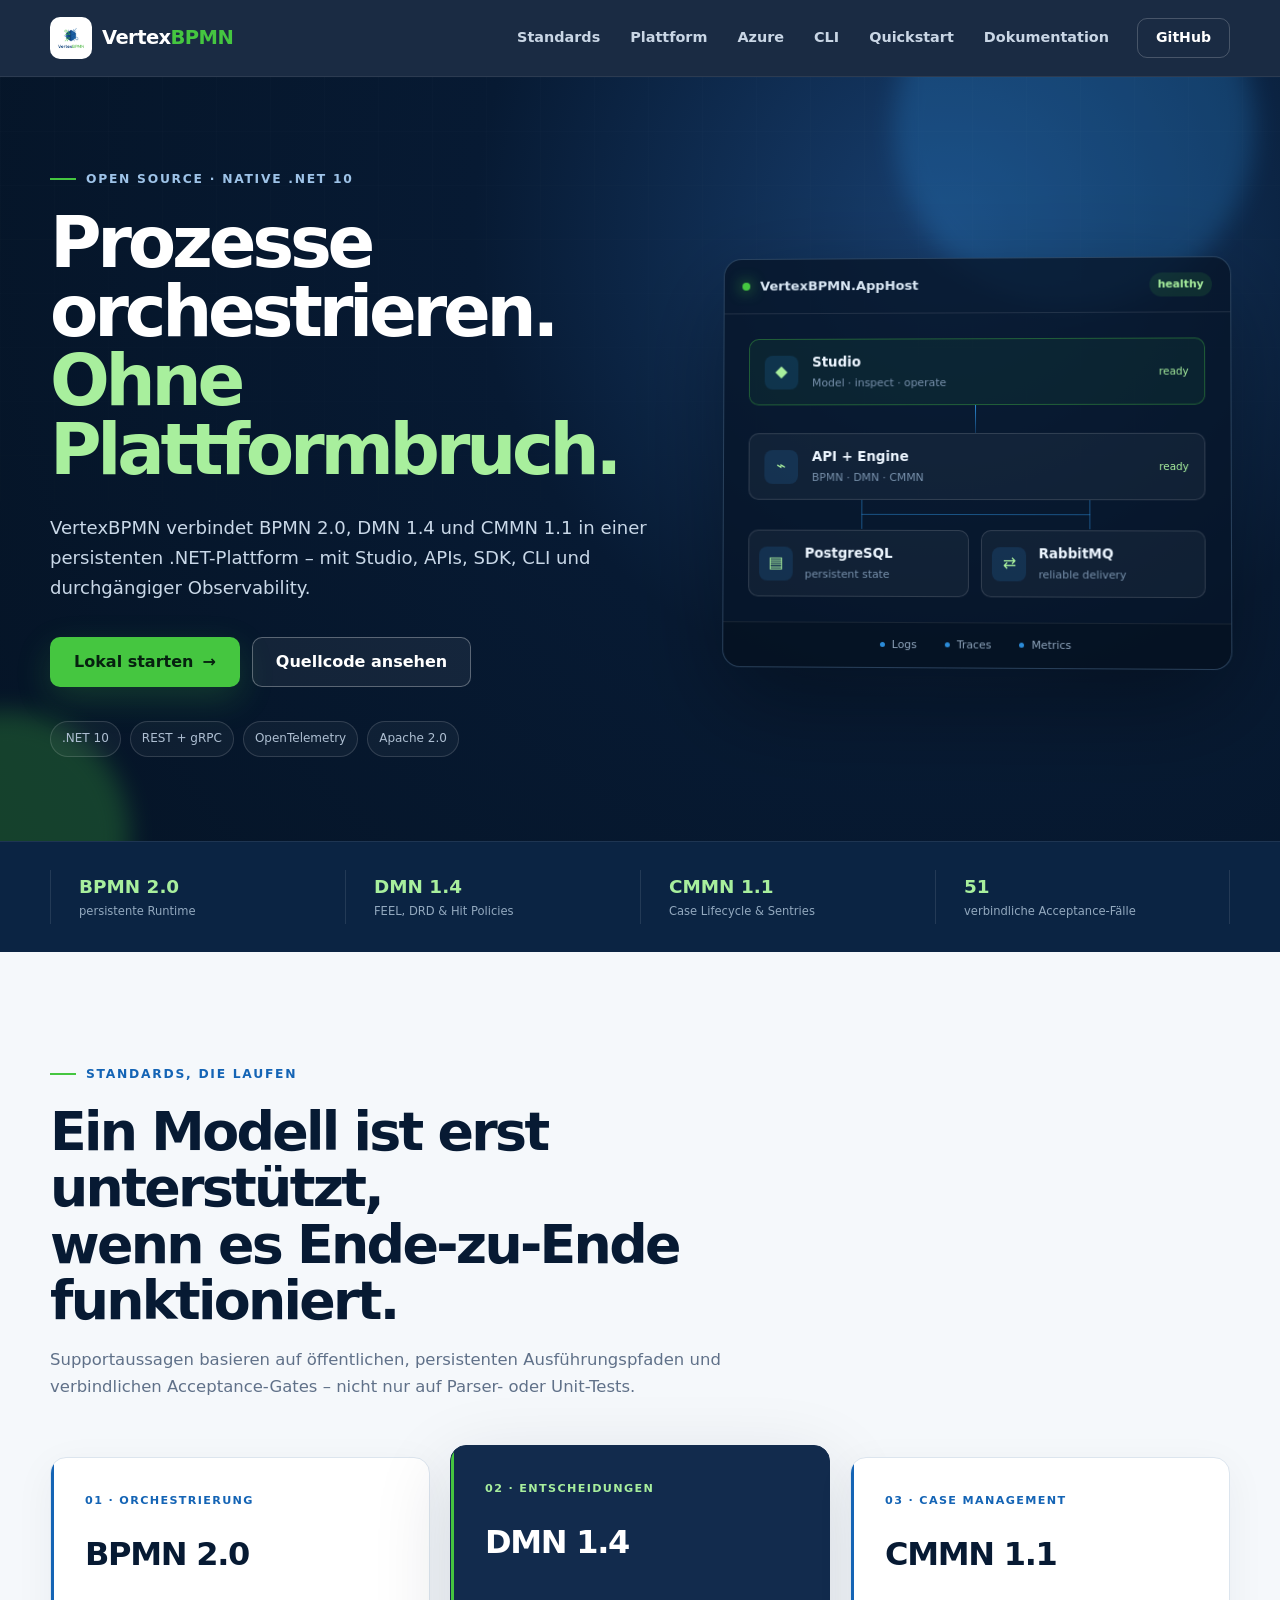
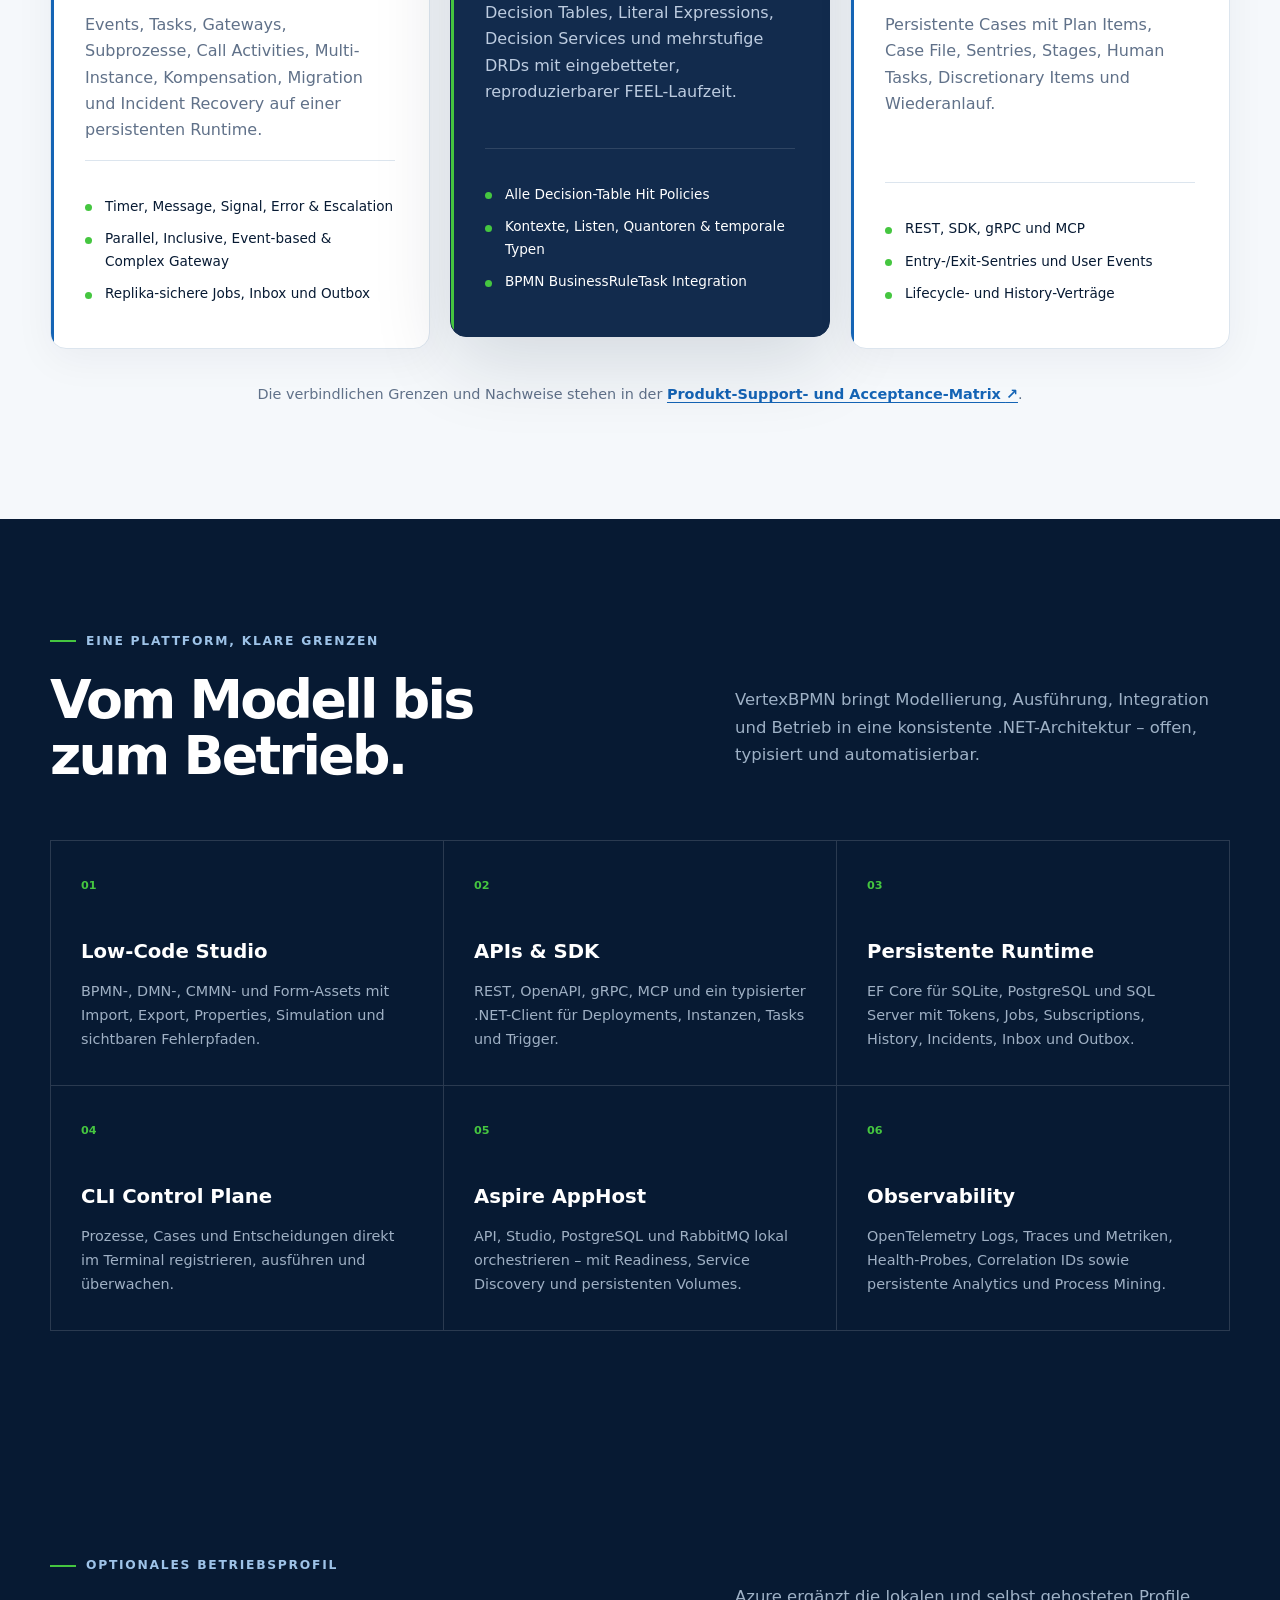
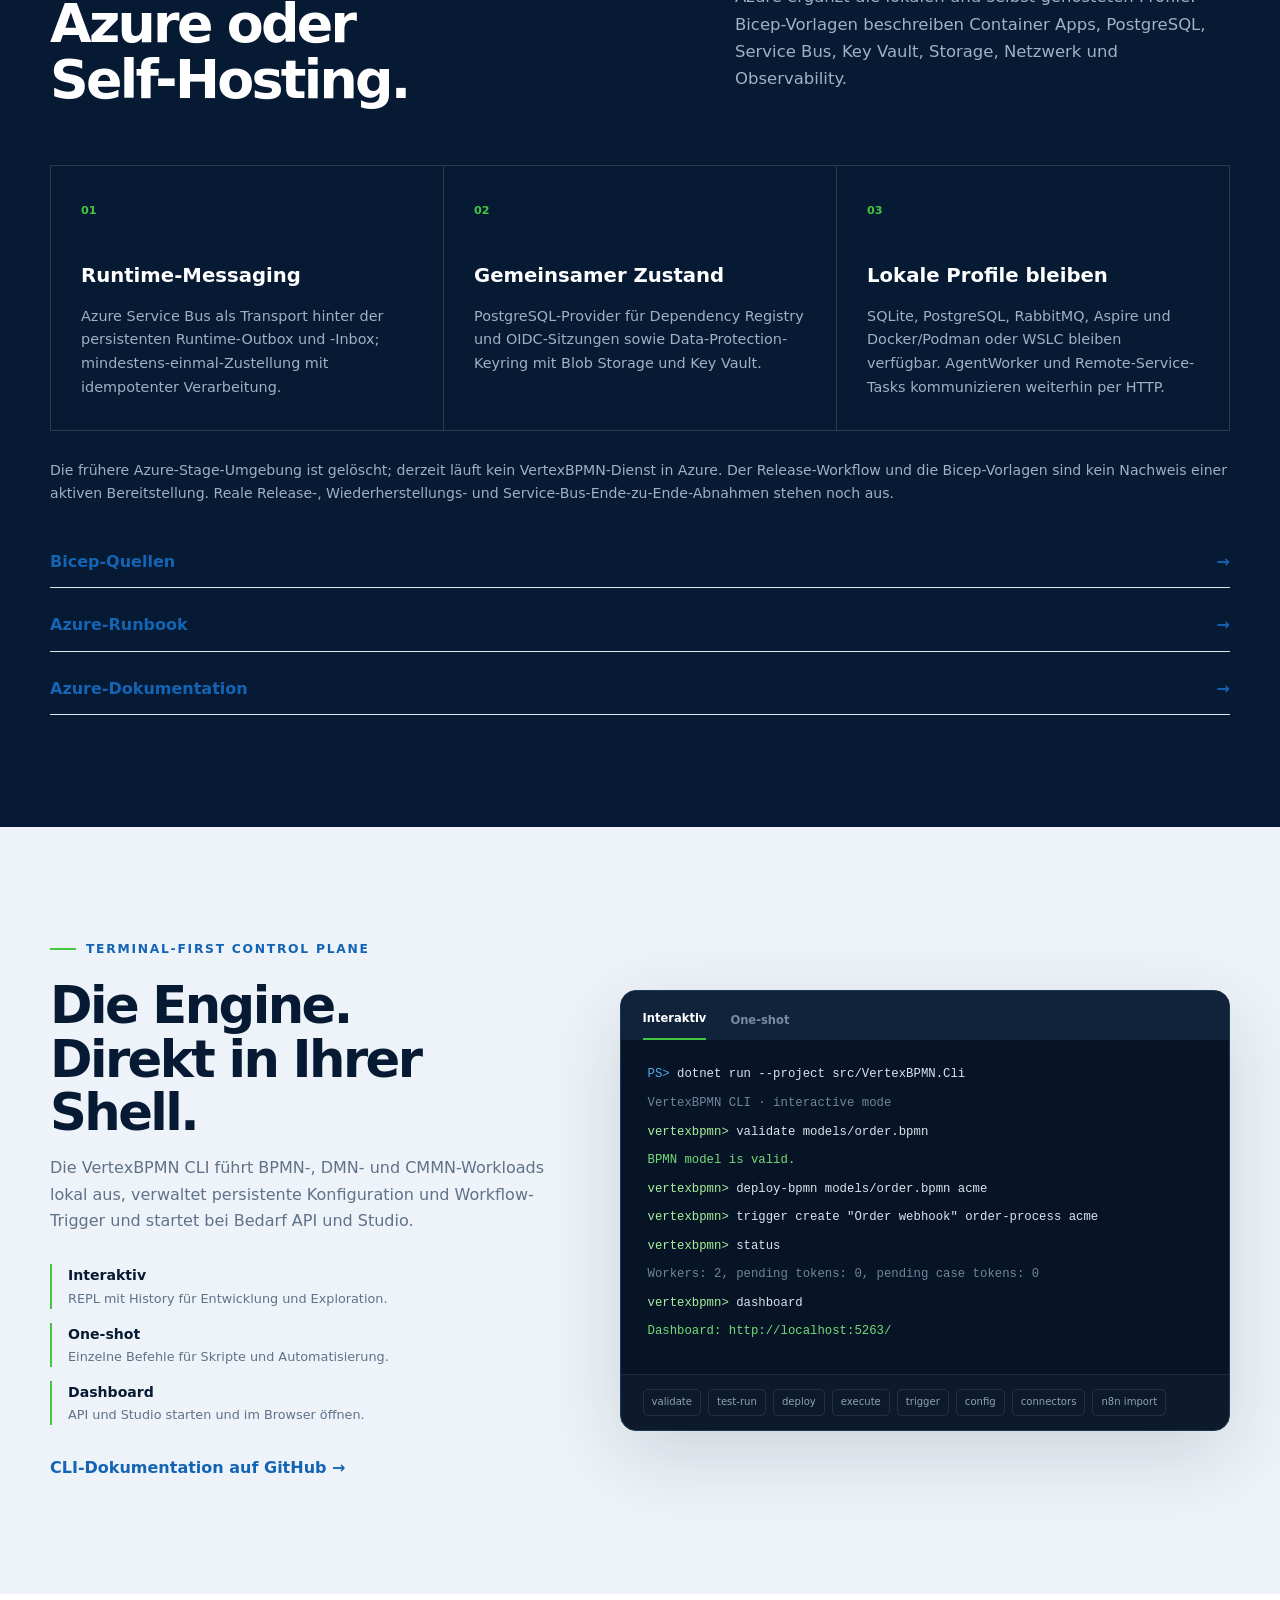
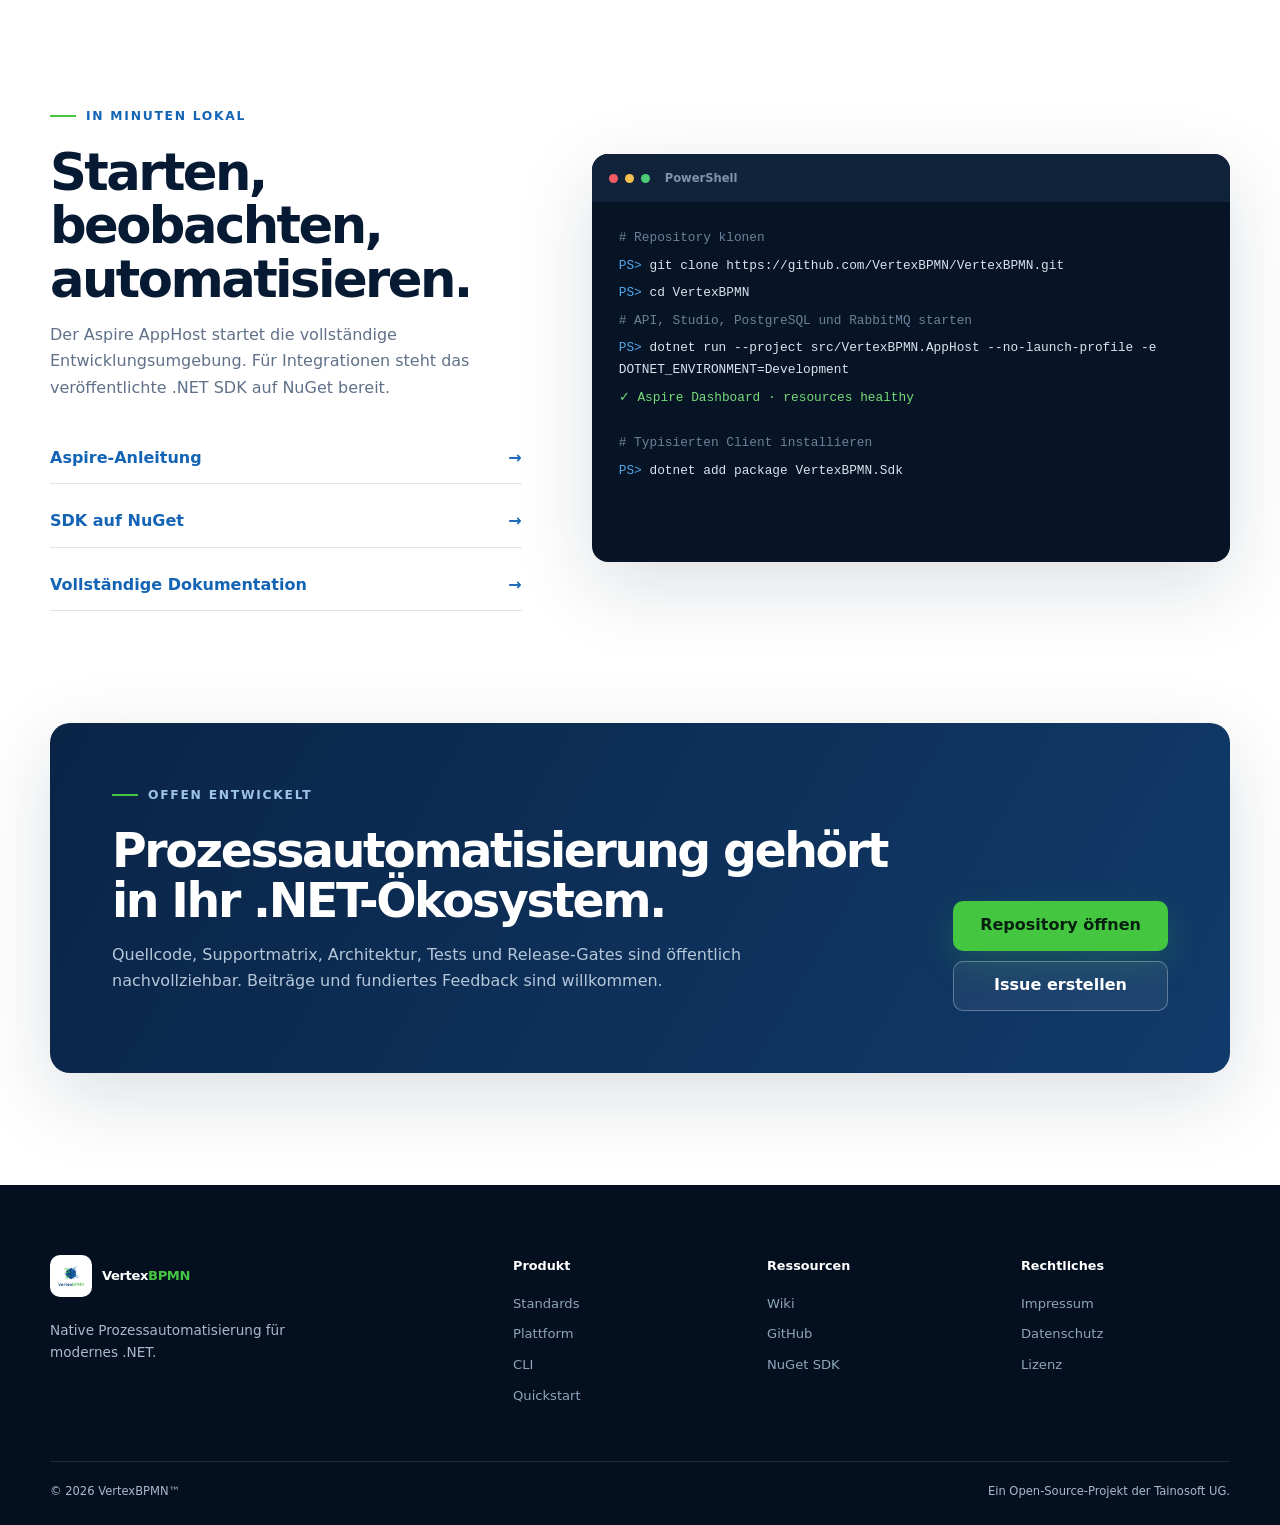
==== index.html @ 053baef5 "feat: document optional Azure hosting profile" ====
<!doctype html>
<html lang="de">
<head>
  <meta charset="utf-8">
  <meta name="viewport" content="width=device-width, initial-scale=1">
  <title>VertexBPMN – Prozessautomatisierung für .NET 10</title>
  <meta name="description" content="VertexBPMN ist eine offene Prozessautomatisierungsplattform für .NET 10 mit qualifizierter BPMN-, DMN- und CMMN-Unterstützung, Studio, REST, gRPC, SDK, CLI und Aspire AppHost.">
  <meta name="theme-color" content="#071a33">
  <meta property="og:type" content="website">
  <meta property="og:locale" content="de_DE">
  <meta property="og:title" content="VertexBPMN – Prozessautomatisierung für .NET 10">
  <meta property="og:description" content="Modelle ausführen, Entscheidungen automatisieren und Cases steuern – persistent, beobachtbar und cloud-native.">
  <meta property="og:image" content="https://vertexbpmn.com/assets/Hauptlogo.png">
  <meta property="og:url" content="https://vertexbpmn.com/">
  <link rel="canonical" href="https://vertexbpmn.com/">
  <link rel="icon" href="assets/logo.png">
  <link rel="stylesheet" href="styles.css">
</head>
<body>
  <a class="skip-link" href="#main">Zum Inhalt springen</a>

  <header class="site-header">
    <div class="container nav-shell">
      <a class="brand" href="#top" aria-label="VertexBPMN Startseite">
        <img src="assets/logo.png" alt="" width="44" height="44">
        <span>Vertex<span>BPMN</span></span>
      </a>
      <nav class="site-nav" aria-label="Hauptnavigation">
        <a href="#standards">Standards</a>
        <a href="#platform">Plattform</a>
        <a href="#deployment">Azure</a>
        <a href="#cli">CLI</a>
        <a href="#start">Quickstart</a>
        <a href="https://github.com/VertexBPMN/VertexBPMN/wiki">Dokumentation</a>
      </nav>
      <a class="button button-small button-ghost" href="https://github.com/VertexBPMN/VertexBPMN">GitHub</a>
    </div>
  </header>

  <main id="main">
    <section class="hero" id="top">
      <div class="hero-glow hero-glow-one"></div>
      <div class="hero-glow hero-glow-two"></div>
      <div class="container hero-grid">
        <div class="hero-copy">
          <p class="eyebrow"><span></span> Open Source · Native .NET 10</p>
          <h1>Prozesse orchestrieren.<br><strong>Ohne Plattformbruch.</strong></h1>
          <p class="hero-lead">VertexBPMN verbindet BPMN 2.0, DMN 1.4 und CMMN 1.1 in einer persistenten .NET-Plattform – mit Studio, APIs, SDK, CLI und durchgängiger Observability.</p>
          <div class="hero-actions">
            <a class="button button-primary" href="#start">Lokal starten <span aria-hidden="true">→</span></a>
            <a class="button button-secondary" href="https://github.com/VertexBPMN/VertexBPMN">Quellcode ansehen</a>
          </div>
          <div class="hero-badges" aria-label="Technologien">
            <span>.NET 10</span>
            <span>REST + gRPC</span>
            <span>OpenTelemetry</span>
            <span>Apache 2.0</span>
          </div>
        </div>

        <div class="runtime-card" aria-label="VertexBPMN Laufzeittopologie">
          <div class="runtime-header">
            <span class="status-dot"></span>
            <span>VertexBPMN.AppHost</span>
            <span class="runtime-state">healthy</span>
          </div>
          <div class="runtime-flow">
            <div class="runtime-node runtime-node-accent">
              <span class="node-icon">◆</span>
              <span><strong>Studio</strong><small>Model · inspect · operate</small></span>
              <span class="node-state">ready</span>
            </div>
            <div class="flow-line"><span></span></div>
            <div class="runtime-node">
              <span class="node-icon">⌁</span>
              <span><strong>API + Engine</strong><small>BPMN · DMN · CMMN</small></span>
              <span class="node-state">ready</span>
            </div>
            <div class="flow-split"><span></span><span></span></div>
            <div class="runtime-bottom">
              <div class="runtime-node compact"><span class="node-icon">▤</span><span><strong>PostgreSQL</strong><small>persistent state</small></span></div>
              <div class="runtime-node compact"><span class="node-icon">⇄</span><span><strong>RabbitMQ</strong><small>reliable delivery</small></span></div>
            </div>
          </div>
          <div class="telemetry-row"><span><i></i> Logs</span><span><i></i> Traces</span><span><i></i> Metrics</span></div>
        </div>
      </div>
    </section>

    <section class="proof-strip" aria-label="Qualifizierungsübersicht">
      <div class="container proof-grid">
        <div><strong>BPMN 2.0</strong><span>persistente Runtime</span></div>
        <div><strong>DMN 1.4</strong><span>FEEL, DRD &amp; Hit Policies</span></div>
        <div><strong>CMMN 1.1</strong><span>Case Lifecycle &amp; Sentries</span></div>
        <div><strong>51</strong><span>verbindliche Acceptance-Fälle</span></div>
      </div>
    </section>

    <section class="section" id="standards">
      <div class="container">
        <div class="section-heading">
          <p class="eyebrow dark"><span></span> Standards, die laufen</p>
          <h2>Ein Modell ist erst unterstützt,<br>wenn es Ende-zu-Ende funktioniert.</h2>
          <p>Supportaussagen basieren auf öffentlichen, persistenten Ausführungspfaden und verbindlichen Acceptance-Gates – nicht nur auf Parser- oder Unit-Tests.</p>
        </div>
        <div class="standard-grid">
          <article class="standard-card">
            <div class="card-kicker">01 · Orchestrierung</div>
            <h3>BPMN 2.0</h3>
            <p>Events, Tasks, Gateways, Subprozesse, Call Activities, Multi-Instance, Kompensation, Migration und Incident Recovery auf einer persistenten Runtime.</p>
            <ul><li>Timer, Message, Signal, Error &amp; Escalation</li><li>Parallel, Inclusive, Event-based &amp; Complex Gateway</li><li>Replika-sichere Jobs, Inbox und Outbox</li></ul>
          </article>
          <article class="standard-card featured">
            <div class="card-kicker">02 · Entscheidungen</div>
            <h3>DMN 1.4</h3>
            <p>Decision Tables, Literal Expressions, Decision Services und mehrstufige DRDs mit eingebetteter, reproduzierbarer FEEL-Laufzeit.</p>
            <ul><li>Alle Decision-Table Hit Policies</li><li>Kontexte, Listen, Quantoren &amp; temporale Typen</li><li>BPMN BusinessRuleTask Integration</li></ul>
          </article>
          <article class="standard-card">
            <div class="card-kicker">03 · Case Management</div>
            <h3>CMMN 1.1</h3>
            <p>Persistente Cases mit Plan Items, Case File, Sentries, Stages, Human Tasks, Discretionary Items und Wiederanlauf.</p>
            <ul><li>REST, SDK, gRPC und MCP</li><li>Entry-/Exit-Sentries und User Events</li><li>Lifecycle- und History-Verträge</li></ul>
          </article>
        </div>
        <p class="evidence-link">Die verbindlichen Grenzen und Nachweise stehen in der <a href="https://github.com/VertexBPMN/VertexBPMN/blob/master/docs/reference/product-support-matrix.md">Produkt-Support- und Acceptance-Matrix <span aria-hidden="true">↗</span></a>.</p>
      </div>
    </section>

    <section class="section platform-section" id="platform">
      <div class="container">
        <div class="section-heading split-heading">
          <div><p class="eyebrow"><span></span> Eine Plattform, klare Grenzen</p><h2>Vom Modell bis<br>zum Betrieb.</h2></div>
          <p>VertexBPMN bringt Modellierung, Ausführung, Integration und Betrieb in eine konsistente .NET-Architektur – offen, typisiert und automatisierbar.</p>
        </div>
        <div class="capability-grid">
          <article><span class="cap-number">01</span><h3>Low-Code Studio</h3><p>BPMN-, DMN-, CMMN- und Form-Assets mit Import, Export, Properties, Simulation und sichtbaren Fehlerpfaden.</p></article>
          <article><span class="cap-number">02</span><h3>APIs &amp; SDK</h3><p>REST, OpenAPI, gRPC, MCP und ein typisierter .NET-Client für Deployments, Instanzen, Tasks und Trigger.</p></article>
          <article><span class="cap-number">03</span><h3>Persistente Runtime</h3><p>EF Core für SQLite, PostgreSQL und SQL Server mit Tokens, Jobs, Subscriptions, History, Incidents, Inbox und Outbox.</p></article>
          <article><span class="cap-number">04</span><h3>CLI Control Plane</h3><p>Prozesse, Cases und Entscheidungen direkt im Terminal registrieren, ausführen und überwachen.</p></article>
          <article><span class="cap-number">05</span><h3>Aspire AppHost</h3><p>API, Studio, PostgreSQL und RabbitMQ lokal orchestrieren – mit Readiness, Service Discovery und persistenten Volumes.</p></article>
          <article><span class="cap-number">06</span><h3>Observability</h3><p>OpenTelemetry Logs, Traces und Metriken, Health-Probes, Correlation IDs sowie persistente Analytics und Process Mining.</p></article>
        </div>
      </div>
    </section>

    <section class="section platform-section" id="deployment">
      <div class="container">
        <div class="section-heading split-heading">
          <div><p class="eyebrow"><span></span> Optionales Betriebsprofil</p><h2>Azure oder<br>Self-Hosting.</h2></div>
          <p>Azure ergänzt die lokalen und selbst gehosteten Profile. Bicep-Vorlagen beschreiben Container Apps, PostgreSQL, Service Bus, Key Vault, Storage, Netzwerk und Observability.</p>
        </div>
        <div class="capability-grid">
          <article><span class="cap-number">01</span><h3>Runtime-Messaging</h3><p>Azure Service Bus als Transport hinter der persistenten Runtime-Outbox und -Inbox; mindestens-einmal-Zustellung mit idempotenter Verarbeitung.</p></article>
          <article><span class="cap-number">02</span><h3>Gemeinsamer Zustand</h3><p>PostgreSQL-Provider für Dependency Registry und OIDC-Sitzungen sowie Data-Protection-Keyring mit Blob Storage und Key Vault.</p></article>
          <article><span class="cap-number">03</span><h3>Lokale Profile bleiben</h3><p>SQLite, PostgreSQL, RabbitMQ, Aspire und Docker/Podman oder WSLC bleiben verfügbar. AgentWorker und Remote-Service-Tasks kommunizieren weiterhin per HTTP.</p></article>
        </div>
        <p class="section-note">Die frühere Azure-Stage-Umgebung ist gelöscht; derzeit läuft kein VertexBPMN-Dienst in Azure. Der Release-Workflow und die Bicep-Vorlagen sind kein Nachweis einer aktiven Bereitstellung. Reale Release-, Wiederherstellungs- und Service-Bus-Ende-zu-Ende-Abnahmen stehen noch aus.</p>
        <div class="quick-links">
          <a href="https://github.com/VertexBPMN/VertexBPMN/tree/master/infra">Bicep-Quellen <span aria-hidden="true">→</span></a>
          <a href="https://github.com/VertexBPMN/VertexBPMN/blob/master/docs/runbooks/azure-release.md">Azure-Runbook <span aria-hidden="true">→</span></a>
          <a href="https://github.com/VertexBPMN/VertexBPMN/wiki/Azure-Deployment">Azure-Dokumentation <span aria-hidden="true">→</span></a>
        </div>
      </div>
    </section>

    <section class="section cli-section" id="cli">
      <div class="container cli-grid">
        <div class="cli-copy">
          <p class="eyebrow dark"><span></span> Terminal-first Control Plane</p>
          <h2>Die Engine.<br>Direkt in Ihrer Shell.</h2>
          <p>Die VertexBPMN CLI führt BPMN-, DMN- und CMMN-Workloads lokal aus, verwaltet persistente Konfiguration und Workflow-Trigger und startet bei Bedarf API und Studio.</p>
          <div class="cli-modes">
            <div><strong>Interaktiv</strong><span>REPL mit History für Entwicklung und Exploration.</span></div>
            <div><strong>One-shot</strong><span>Einzelne Befehle für Skripte und Automatisierung.</span></div>
            <div><strong>Dashboard</strong><span>API und Studio starten und im Browser öffnen.</span></div>
          </div>
          <a class="text-link" href="https://github.com/VertexBPMN/VertexBPMN/blob/master/src/VertexBPMN.Cli/README.md">CLI-Dokumentation auf GitHub <span aria-hidden="true">→</span></a>
        </div>
        <div class="cli-console" aria-label="Beispiele für die VertexBPMN CLI">
          <div class="cli-console-tabs"><span class="active">Interaktiv</span><span>One-shot</span></div>
          <div class="cli-console-body">
            <p><span class="shell-prompt">PS&gt;</span> dotnet run --project src/VertexBPMN.Cli</p>
            <p class="console-muted">VertexBPMN CLI · interactive mode</p>
            <p><span class="vertex-prompt">vertexbpmn&gt;</span> validate models/order.bpmn</p>
            <p class="console-ok">BPMN model is valid.</p>
            <p><span class="vertex-prompt">vertexbpmn&gt;</span> deploy-bpmn models/order.bpmn acme</p>
            <p><span class="vertex-prompt">vertexbpmn&gt;</span> trigger create "Order webhook" order-process acme</p>
            <p><span class="vertex-prompt">vertexbpmn&gt;</span> status</p>
            <p class="console-muted">Workers: 2, pending tokens: 0, pending case tokens: 0</p>
            <p><span class="vertex-prompt">vertexbpmn&gt;</span> dashboard</p>
            <p class="console-ok">Dashboard: http://localhost:5263/</p>
          </div>
          <div class="cli-command-list"><span>validate</span><span>test-run</span><span>deploy</span><span>execute</span><span>trigger</span><span>config</span><span>connectors</span><span>n8n import</span></div>
        </div>
      </div>
    </section>

    <section class="section quickstart" id="start">
      <div class="container quickstart-grid">
        <div class="quickstart-copy">
          <p class="eyebrow dark"><span></span> In Minuten lokal</p>
          <h2>Starten, beobachten,<br>automatisieren.</h2>
          <p>Der Aspire AppHost startet die vollständige Entwicklungsumgebung. Für Integrationen steht das veröffentlichte .NET SDK auf NuGet bereit.</p>
          <div class="quick-links">
            <a href="https://github.com/VertexBPMN/VertexBPMN/wiki/Aspire-AppHost">Aspire-Anleitung <span aria-hidden="true">→</span></a>
            <a href="https://www.nuget.org/packages/VertexBPMN.Sdk">SDK auf NuGet <span aria-hidden="true">→</span></a>
            <a href="https://github.com/VertexBPMN/VertexBPMN/wiki">Vollständige Dokumentation <span aria-hidden="true">→</span></a>
          </div>
        </div>
        <div class="terminal" aria-label="Quickstart-Befehle">
          <div class="terminal-bar"><span></span><span></span><span></span><strong>PowerShell</strong></div>
          <div class="terminal-body">
            <p class="terminal-comment"># Repository klonen</p>
            <p><span class="prompt">PS&gt;</span> git clone https://github.com/VertexBPMN/VertexBPMN.git</p>
            <p><span class="prompt">PS&gt;</span> cd VertexBPMN</p>
            <p class="terminal-comment"># API, Studio, PostgreSQL und RabbitMQ starten</p>
            <p class="wrap"><span class="prompt">PS&gt;</span> dotnet run --project src/VertexBPMN.AppHost --no-launch-profile -e DOTNET_ENVIRONMENT=Development</p>
            <p class="terminal-success">✓ Aspire Dashboard · resources healthy</p>
            <p class="terminal-comment space-top"># Typisierten Client installieren</p>
            <p><span class="prompt">PS&gt;</span> dotnet add package VertexBPMN.Sdk</p>
          </div>
        </div>
      </div>
    </section>

    <section class="section open-source-section">
      <div class="container open-source-card">
        <div><p class="eyebrow"><span></span> Offen entwickelt</p><h2>Prozessautomatisierung gehört<br>in Ihr .NET-Ökosystem.</h2><p>Quellcode, Supportmatrix, Architektur, Tests und Release-Gates sind öffentlich nachvollziehbar. Beiträge und fundiertes Feedback sind willkommen.</p></div>
        <div class="open-source-actions"><a class="button button-primary" href="https://github.com/VertexBPMN/VertexBPMN">Repository öffnen</a><a class="button button-secondary" href="https://github.com/VertexBPMN/VertexBPMN/issues">Issue erstellen</a></div>
      </div>
    </section>
  </main>

  <footer>
    <div class="container footer-grid">
      <div class="footer-brand"><a class="brand light" href="#top"><img src="assets/logo.png" alt="" width="38" height="38"><span>Vertex<span>BPMN</span></span></a><p>Native Prozessautomatisierung für modernes .NET.</p></div>
      <div><strong>Produkt</strong><a href="#standards">Standards</a><a href="#platform">Plattform</a><a href="#cli">CLI</a><a href="#start">Quickstart</a></div>
      <div><strong>Ressourcen</strong><a href="https://github.com/VertexBPMN/VertexBPMN/wiki">Wiki</a><a href="https://github.com/VertexBPMN/VertexBPMN">GitHub</a><a href="https://www.nuget.org/packages/VertexBPMN.Sdk">NuGet SDK</a></div>
      <div><strong>Rechtliches</strong><a href="impressum.html">Impressum</a><a href="datenschutz.html">Datenschutz</a><a href="https://github.com/VertexBPMN/VertexBPMN/blob/master/LICENSE">Lizenz</a></div>
    </div>
    <div class="container footer-bottom"><span>© 2026 VertexBPMN™</span><span>Ein Open-Source-Projekt der Tainosoft UG.</span></div>
  </footer>
</body>
</html>
---- styles.css ----
:root {
  --ink: #071a33;
  --ink-soft: #122b4d;
  --blue: #1464b5;
  --blue-bright: #2b8bd8;
  --green: #45c640;
  --green-soft: #a8ef9d;
  --paper: #f5f8fb;
  --white: #ffffff;
  --muted: #607189;
  --line: #dce5ee;
  --container: 1180px;
  --shadow: 0 24px 80px rgba(7, 26, 51, .14);
}

* { box-sizing: border-box; }
html { scroll-behavior: smooth; }
body { margin: 0; font-family: Inter, ui-sans-serif, system-ui, -apple-system, BlinkMacSystemFont, "Segoe UI", sans-serif; color: var(--ink); background: var(--paper); line-height: 1.65; }
a { color: inherit; }
img { max-width: 100%; }
.container { width: min(calc(100% - 40px), var(--container)); margin-inline: auto; }
.skip-link { position: fixed; left: 16px; top: -60px; z-index: 9999; background: var(--white); padding: 10px 16px; border-radius: 8px; }
.skip-link:focus { top: 16px; }

.site-header { position: sticky; top: 0; z-index: 100; background: rgba(7, 26, 51, .92); border-bottom: 1px solid rgba(255,255,255,.08); backdrop-filter: blur(18px); }
.nav-shell { min-height: 76px; display: flex; align-items: center; gap: 28px; }
.brand { display: inline-flex; align-items: center; gap: 10px; font-size: 1.22rem; font-weight: 800; text-decoration: none; letter-spacing: -.03em; color: var(--white); }
.brand img { width: 42px; height: 42px; object-fit: cover; border-radius: 10px; }
.brand span span { color: var(--green); }
.site-nav { display: flex; align-items: center; justify-content: center; gap: 30px; margin-left: auto; }
.site-nav a { color: #c9d6e5; text-decoration: none; font-size: .9rem; font-weight: 650; }
.site-nav a:hover, .site-nav a:focus-visible { color: var(--white); }
.button { display: inline-flex; justify-content: center; align-items: center; gap: 9px; min-height: 50px; padding: 0 23px; border: 1px solid transparent; border-radius: 10px; font-weight: 750; text-decoration: none; transition: transform .2s ease, background .2s ease, border-color .2s ease; }
.button:hover { transform: translateY(-2px); }
.button-small { min-height: 40px; padding-inline: 18px; font-size: .88rem; }
.button-primary { background: var(--green); color: #06210f; box-shadow: 0 12px 35px rgba(69, 198, 64, .2); }
.button-primary:hover { background: #5bdb55; }
.button-secondary { color: var(--white); border-color: rgba(255,255,255,.3); background: rgba(255,255,255,.06); }
.button-secondary:hover, .button-ghost:hover { border-color: rgba(255,255,255,.6); background: rgba(255,255,255,.12); }
.button-ghost { color: var(--white); border-color: rgba(255,255,255,.2); }

.hero { position: relative; overflow: hidden; color: var(--white); background: radial-gradient(circle at 74% 20%, #173e6e 0, var(--ink) 42%, #051426 100%); padding: 92px 0 84px; }
.hero::after { content: ""; position: absolute; inset: 0; pointer-events: none; opacity: .22; background-image: linear-gradient(rgba(255,255,255,.05) 1px, transparent 1px), linear-gradient(90deg, rgba(255,255,255,.05) 1px, transparent 1px); background-size: 54px 54px; mask-image: linear-gradient(to bottom, black, transparent 85%); }
.hero-glow { position: absolute; border-radius: 50%; filter: blur(12px); opacity: .25; }
.hero-glow-one { width: 360px; height: 360px; right: 2%; top: -130px; background: var(--blue-bright); }
.hero-glow-two { width: 250px; height: 250px; left: -120px; bottom: -120px; background: var(--green); }
.hero-grid { position: relative; z-index: 1; display: grid; grid-template-columns: 1.08fr .92fr; gap: 74px; align-items: center; }
.eyebrow { margin: 0 0 20px; display: flex; align-items: center; gap: 10px; color: #9ec3e8; font-size: .77rem; font-weight: 800; letter-spacing: .14em; text-transform: uppercase; }
.eyebrow span { width: 26px; height: 2px; background: var(--green); }
.eyebrow.dark { color: var(--blue); }
.hero h1 { margin: 0; max-width: 760px; font-size: clamp(2.9rem, 5.5vw, 5.4rem); line-height: .98; letter-spacing: -.06em; }
.hero h1 strong { color: var(--green-soft); font-weight: 800; }
.hero-lead { max-width: 670px; margin: 28px 0 34px; color: #c9d8e8; font-size: 1.13rem; }
.hero-actions { display: flex; flex-wrap: wrap; gap: 12px; }
.hero-badges { margin-top: 34px; display: flex; flex-wrap: wrap; gap: 9px; }
.hero-badges span { padding: 7px 11px; border: 1px solid rgba(255,255,255,.14); border-radius: 100px; color: #aebfd2; font-size: .75rem; background: rgba(255,255,255,.04); }

.runtime-card { background: rgba(6, 20, 39, .78); border: 1px solid rgba(143,190,232,.25); border-radius: 18px; box-shadow: 0 35px 100px rgba(0,0,0,.35); overflow: hidden; transform: perspective(1200px) rotateY(-2deg) rotateX(1deg); }
.runtime-header { height: 55px; padding: 0 18px; display: flex; align-items: center; gap: 10px; border-bottom: 1px solid rgba(255,255,255,.1); color: #d9e7f4; font-size: .82rem; font-weight: 700; }
.status-dot { width: 8px; height: 8px; border-radius: 50%; background: var(--green); box-shadow: 0 0 15px var(--green); }
.runtime-state { margin-left: auto; padding: 3px 8px; border-radius: 30px; color: var(--green-soft); background: rgba(69,198,64,.12); font-size: .67rem; }
.runtime-flow { padding: 25px; }
.runtime-node { min-height: 67px; display: grid; grid-template-columns: 36px 1fr auto; align-items: center; gap: 12px; padding: 12px 15px; border-radius: 10px; border: 1px solid rgba(255,255,255,.13); background: rgba(255,255,255,.045); }
.runtime-node-accent { border-color: rgba(69,198,64,.36); background: rgba(69,198,64,.06); }
.runtime-node strong, .runtime-node small { display: block; }
.runtime-node strong { color: #edf6ff; font-size: .84rem; }
.runtime-node small { color: #7891ac; font-size: .68rem; }
.node-icon { width: 34px; height: 34px; display: grid; place-items: center; border-radius: 8px; color: var(--green-soft); background: rgba(42,137,216,.16); }
.node-state { color: var(--green-soft); font-size: .65rem; }
.flow-line { height: 28px; display: grid; place-items: center; }
.flow-line span { width: 1px; height: 100%; background: linear-gradient(var(--blue-bright), rgba(43,139,216,.25)); }
.flow-split { position: relative; height: 30px; }
.flow-split::before { content: ""; position: absolute; left: 25%; right: 25%; top: 14px; border-top: 1px solid rgba(43,139,216,.5); }
.flow-split span { position: absolute; top: 0; width: 1px; height: 29px; background: rgba(43,139,216,.5); }
.flow-split span:first-child { left: 25%; }.flow-split span:last-child { right: 25%; }
.runtime-bottom { display: grid; grid-template-columns: 1fr 1fr; gap: 12px; }
.runtime-node.compact { grid-template-columns: 34px 1fr; padding: 10px; }
.telemetry-row { display: flex; justify-content: center; gap: 28px; padding: 13px; color: #8da3ba; font-size: .68rem; border-top: 1px solid rgba(255,255,255,.08); background: rgba(0,0,0,.16); }
.telemetry-row span { display: flex; align-items: center; gap: 7px; }
.telemetry-row i { width: 5px; height: 5px; border-radius: 50%; background: var(--blue-bright); }

.proof-strip { color: var(--white); background: #0b2443; border-top: 1px solid rgba(255,255,255,.08); }
.proof-grid { min-height: 110px; display: grid; grid-template-columns: repeat(4, 1fr); align-items: center; }
.proof-grid div { min-height: 54px; padding: 0 28px; display: flex; flex-direction: column; justify-content: center; border-left: 1px solid rgba(255,255,255,.1); }
.proof-grid div:last-child { border-right: 1px solid rgba(255,255,255,.1); }
.proof-grid strong { color: var(--green-soft); font-size: 1.15rem; }.proof-grid span { color: #93a9bf; font-size: .72rem; }

.section { padding: 112px 0; }
.section-heading { max-width: 770px; margin-bottom: 56px; }
.section-heading h2 { margin: 0; font-size: clamp(2.3rem, 4.2vw, 4.1rem); line-height: 1.05; letter-spacing: -.05em; }
.section-heading > p:last-child { max-width: 680px; color: var(--muted); font-size: 1.03rem; }
.standard-grid { display: grid; grid-template-columns: repeat(3, 1fr); gap: 20px; }
.standard-card { position: relative; min-height: 470px; padding: 34px; display: flex; flex-direction: column; border: 1px solid var(--line); border-radius: 16px; background: var(--white); box-shadow: 0 10px 40px rgba(7,26,51,.05); overflow: hidden; }
.standard-card::before { content: ""; position: absolute; left: 0; top: 0; bottom: 0; width: 3px; background: var(--blue); }
.standard-card.featured { color: var(--white); background: var(--ink-soft); border-color: var(--ink-soft); transform: translateY(-12px); box-shadow: var(--shadow); }
.standard-card.featured::before { background: var(--green); }
.card-kicker { color: var(--blue); font-size: .7rem; font-weight: 800; letter-spacing: .12em; text-transform: uppercase; }
.featured .card-kicker { color: var(--green-soft); }
.standard-card h3 { margin: 18px 0 15px; font-size: 2rem; letter-spacing: -.04em; }
.standard-card p { color: var(--muted); }.featured p { color: #bdcce0; }
.standard-card ul { margin: auto 0 0; padding: 24px 0 0; border-top: 1px solid var(--line); list-style: none; }
.featured ul { border-color: rgba(255,255,255,.12); }
.standard-card li { position: relative; margin: 10px 0; padding-left: 20px; font-size: .85rem; }
.standard-card li::before { content: ""; position: absolute; left: 0; top: .7em; width: 7px; height: 7px; border-radius: 50%; background: var(--green); }
.evidence-link { margin: 34px 0 0; text-align: center; color: var(--muted); font-size: .9rem; }
.evidence-link a { color: var(--blue); font-weight: 750; text-underline-offset: 3px; }

.platform-section { color: var(--white); background: var(--ink); }
.split-heading { max-width: none; display: grid; grid-template-columns: 1.1fr .9fr; gap: 80px; align-items: end; }
.split-heading > p { color: #9eb1c6 !important; }
.capability-grid { display: grid; grid-template-columns: repeat(3, 1fr); border-top: 1px solid rgba(255,255,255,.14); border-left: 1px solid rgba(255,255,255,.14); }
.capability-grid article { min-height: 245px; padding: 30px; border-right: 1px solid rgba(255,255,255,.14); border-bottom: 1px solid rgba(255,255,255,.14); transition: background .2s ease; }
.capability-grid article:hover { background: rgba(255,255,255,.045); }
.cap-number { color: var(--green); font-size: .7rem; font-weight: 800; }
.capability-grid h3 { margin: 38px 0 12px; font-size: 1.23rem; }.capability-grid p { margin: 0; color: #9fb0c4; font-size: .9rem; }
.platform-section .section-note { margin: 28px 0 0; color: #9fb0c4; font-size: .88rem; }

.cli-section { background: #edf3f8; }
.cli-grid { display: grid; grid-template-columns: .9fr 1.1fr; gap: 70px; align-items: center; }
.cli-copy h2 { margin: 0; font-size: clamp(2.4rem, 4vw, 4rem); line-height: 1.04; letter-spacing: -.05em; }
.cli-copy > p:not(.eyebrow) { color: var(--muted); }
.cli-modes { margin: 30px 0; display: grid; gap: 14px; }
.cli-modes div { padding-left: 16px; border-left: 2px solid var(--green); }
.cli-modes strong, .cli-modes span { display: block; }
.cli-modes strong { font-size: .88rem; }.cli-modes span { color: var(--muted); font-size: .8rem; }
.text-link { color: var(--blue); font-weight: 750; text-decoration: none; }
.cli-console { overflow: hidden; border: 1px solid #1c3858; border-radius: 16px; color: #d8e4f0; background: #061426; box-shadow: var(--shadow); }
.cli-console-tabs { height: 49px; padding: 0 22px; display: flex; align-items: end; gap: 24px; background: #10233b; }
.cli-console-tabs span { padding: 14px 0 10px; color: #768ba2; font-size: .72rem; font-weight: 700; }
.cli-console-tabs .active { color: var(--white); border-bottom: 2px solid var(--green); }
.cli-console-body { min-height: 330px; padding: 24px 27px; font: .77rem/1.75 "Cascadia Code", "SFMono-Regular", Consolas, monospace; }
.cli-console-body p { margin: 0 0 7px; overflow-wrap: anywhere; }
.shell-prompt { color: #54a9ee; }.vertex-prompt { color: var(--green-soft); }.console-muted { color: #6f859c; }.console-ok { color: #76db78; }
.cli-command-list { padding: 14px 22px; display: flex; flex-wrap: wrap; gap: 7px; border-top: 1px solid rgba(255,255,255,.08); background: rgba(255,255,255,.025); }
.cli-command-list span { padding: 4px 8px; border: 1px solid rgba(255,255,255,.1); border-radius: 5px; color: #8ba2b9; font-size: .63rem; }

.quickstart { background: var(--white); }
.quickstart-grid { display: grid; grid-template-columns: .85fr 1.15fr; gap: 70px; align-items: center; }
.quickstart h2 { margin: 0; font-size: clamp(2.4rem, 4vw, 4rem); line-height: 1.04; letter-spacing: -.05em; }
.quickstart-copy > p:not(.eyebrow) { color: var(--muted); }
.quick-links { margin-top: 32px; display: grid; gap: 12px; }
.quick-links a { padding: 12px 0; display: flex; justify-content: space-between; border-bottom: 1px solid var(--line); color: var(--blue); font-weight: 750; text-decoration: none; }
.terminal { overflow: hidden; border-radius: 16px; background: #061426; box-shadow: var(--shadow); }
.terminal-bar { height: 48px; padding: 0 17px; display: flex; align-items: center; gap: 7px; color: #8093a9; background: #10233b; font-size: .72rem; }
.terminal-bar span { width: 9px; height: 9px; border-radius: 50%; background: #f15b64; }.terminal-bar span:nth-child(2) { background: #f3bf4f; }.terminal-bar span:nth-child(3) { background: #4cca75; }
.terminal-bar strong { margin-left: 8px; font-weight: 600; }
.terminal-body { min-height: 360px; padding: 25px 27px; color: #d8e4f0; font: .8rem/1.75 "Cascadia Code", "SFMono-Regular", Consolas, monospace; }
.terminal-body p { margin: 0 0 5px; }.terminal-comment { color: #6c8299; }.terminal-success { color: #76db78; }.prompt { color: #54a9ee; }.space-top { padding-top: 18px; }.wrap { overflow-wrap: anywhere; }

.open-source-section { padding-top: 0; background: var(--white); }
.open-source-card { padding: 62px; display: grid; grid-template-columns: 1fr auto; gap: 60px; align-items: end; color: var(--white); border-radius: 20px; background: linear-gradient(120deg, #0a2446, #113b6b); overflow: hidden; box-shadow: var(--shadow); }
.open-source-card h2 { margin: 0; font-size: clamp(2rem, 3.7vw, 3.5rem); line-height: 1.06; letter-spacing: -.05em; }.open-source-card p:not(.eyebrow) { max-width: 680px; color: #b6c7d9; }
.open-source-actions { display: grid; gap: 10px; min-width: 215px; }

footer { padding: 70px 0 24px; color: #a8bacd; background: #04101f; }
.footer-grid { display: grid; grid-template-columns: 2fr repeat(3, 1fr); gap: 45px; }
.footer-brand p { max-width: 260px; font-size: .85rem; }.brand.light { color: var(--white); }
.footer-grid > div:not(.footer-brand) { display: flex; flex-direction: column; gap: 9px; }
.footer-grid strong { margin-bottom: 8px; color: var(--white); font-size: .8rem; }.footer-grid a { color: #8fa5bc; text-decoration: none; font-size: .82rem; }.footer-grid a:hover { color: var(--green-soft); }
.footer-bottom { margin-top: 55px; padding-top: 20px; display: flex; justify-content: space-between; border-top: 1px solid rgba(255,255,255,.1); font-size: .72rem; }

@media (max-width: 980px) {
  .site-nav { display: none; }.nav-shell .button { margin-left: auto; }
  .hero-grid, .cli-grid, .quickstart-grid { grid-template-columns: 1fr; }.runtime-card { max-width: 650px; transform: none; }
  .standard-grid { grid-template-columns: 1fr; }.standard-card { min-height: auto; }.standard-card.featured { transform: none; }
  .capability-grid { grid-template-columns: repeat(2, 1fr); }
  .open-source-card { grid-template-columns: 1fr; align-items: start; }.open-source-actions { grid-template-columns: repeat(2, 1fr); }
  .footer-grid { grid-template-columns: 2fr 1fr 1fr; }.footer-grid > div:last-child { grid-column: 2; }
}

@media (max-width: 680px) {
  .container { width: min(calc(100% - 28px), var(--container)); }
  .site-header { position: relative; }.nav-shell { min-height: 68px; }.nav-shell .button { display: none; }
  .hero { padding: 70px 0 58px; }.hero-grid { gap: 48px; }.hero h1 { font-size: clamp(2.6rem, 13vw, 4rem); }
  .runtime-flow { padding: 16px; }.runtime-bottom { grid-template-columns: 1fr; margin-top: 12px; }.flow-split { display: none; }.telemetry-row { gap: 14px; }
  .proof-grid { grid-template-columns: 1fr 1fr; padding: 14px 0; }.proof-grid div, .proof-grid div:last-child { padding: 15px; border: 0; }
  .section { padding: 78px 0; }.section-heading { margin-bottom: 38px; }.split-heading { grid-template-columns: 1fr; gap: 18px; }
  .standard-card { padding: 28px; }.capability-grid { grid-template-columns: 1fr; }.capability-grid article { min-height: 205px; }
  .terminal-body { padding: 20px 17px; font-size: .72rem; }
  .open-source-card { width: min(calc(100% - 28px), var(--container)); padding: 34px 25px; }.open-source-actions { grid-template-columns: 1fr; }
  .footer-grid { grid-template-columns: 1fr 1fr; }.footer-brand { grid-column: 1 / -1; }.footer-grid > div:last-child { grid-column: auto; }
  .footer-bottom { flex-direction: column; gap: 4px; }
}

@media (prefers-reduced-motion: reduce) {
  html { scroll-behavior: auto; }
  *, *::before, *::after { transition: none !important; }
}
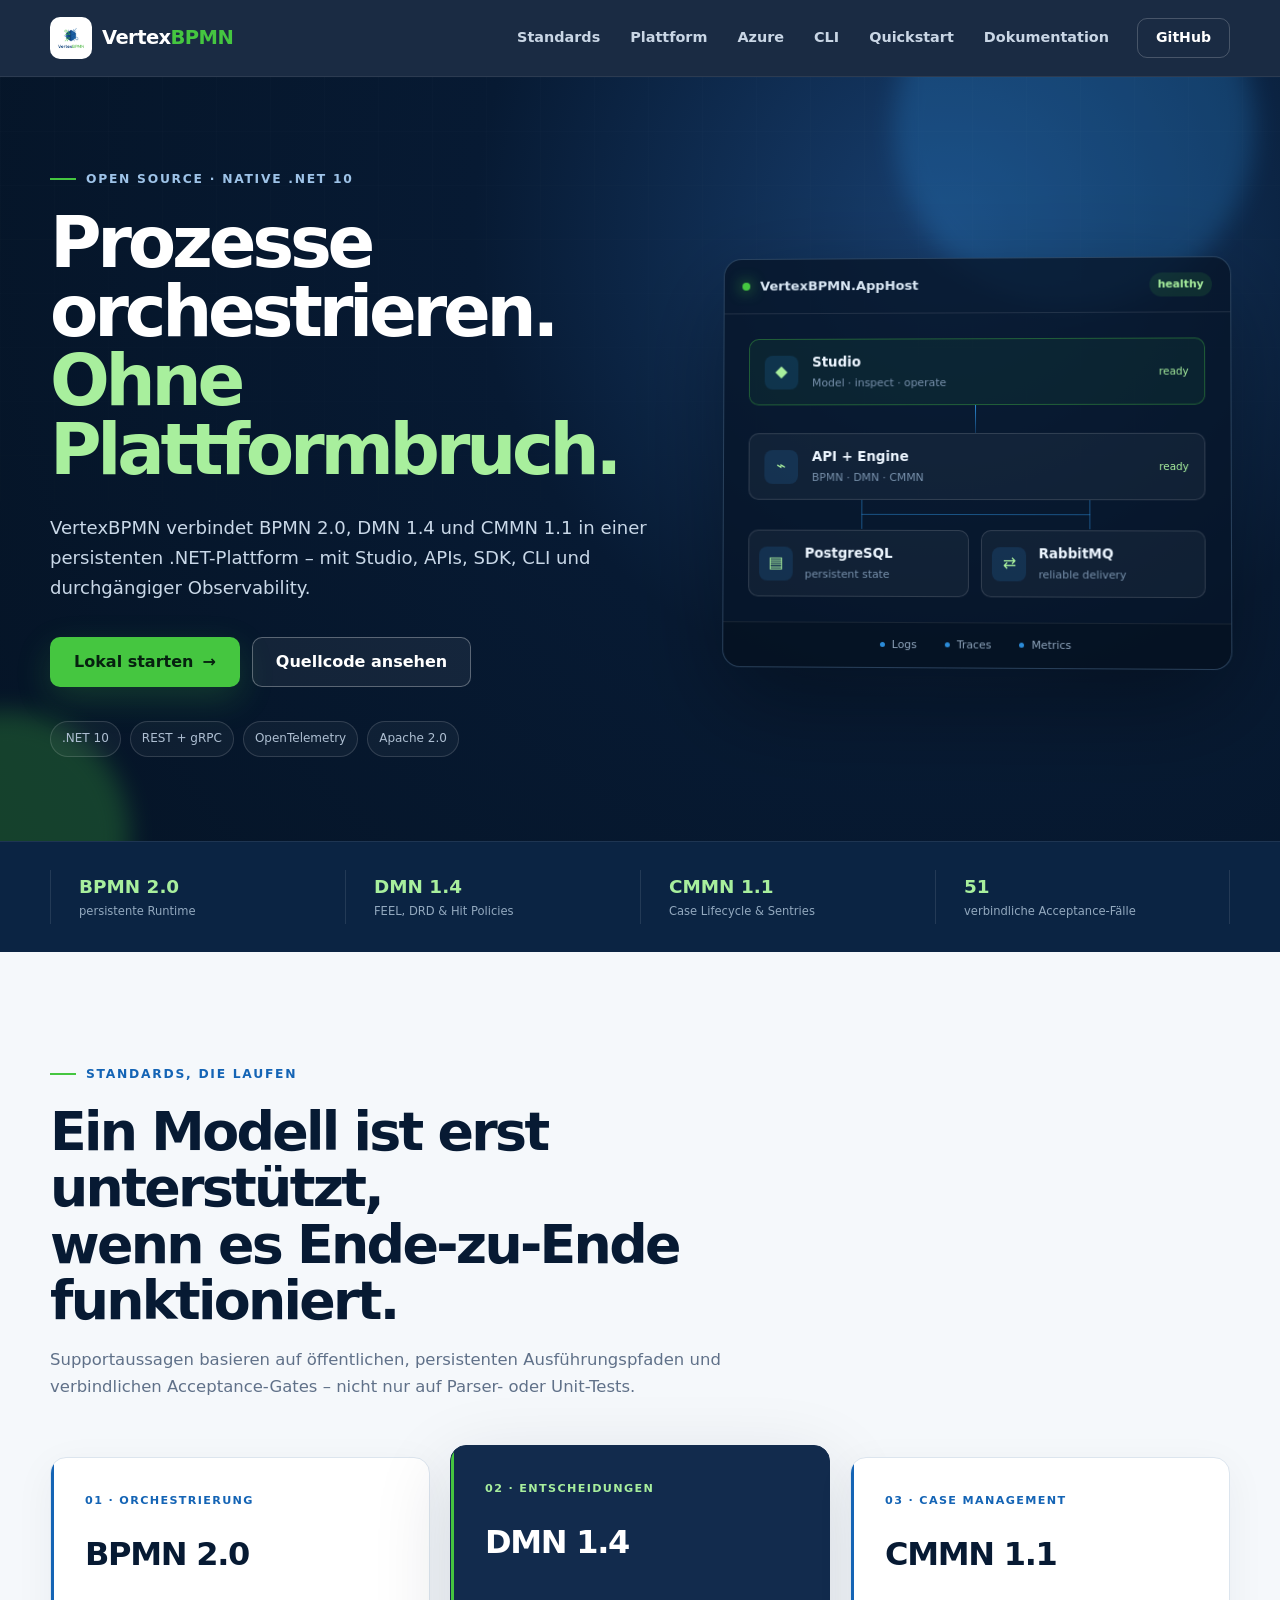
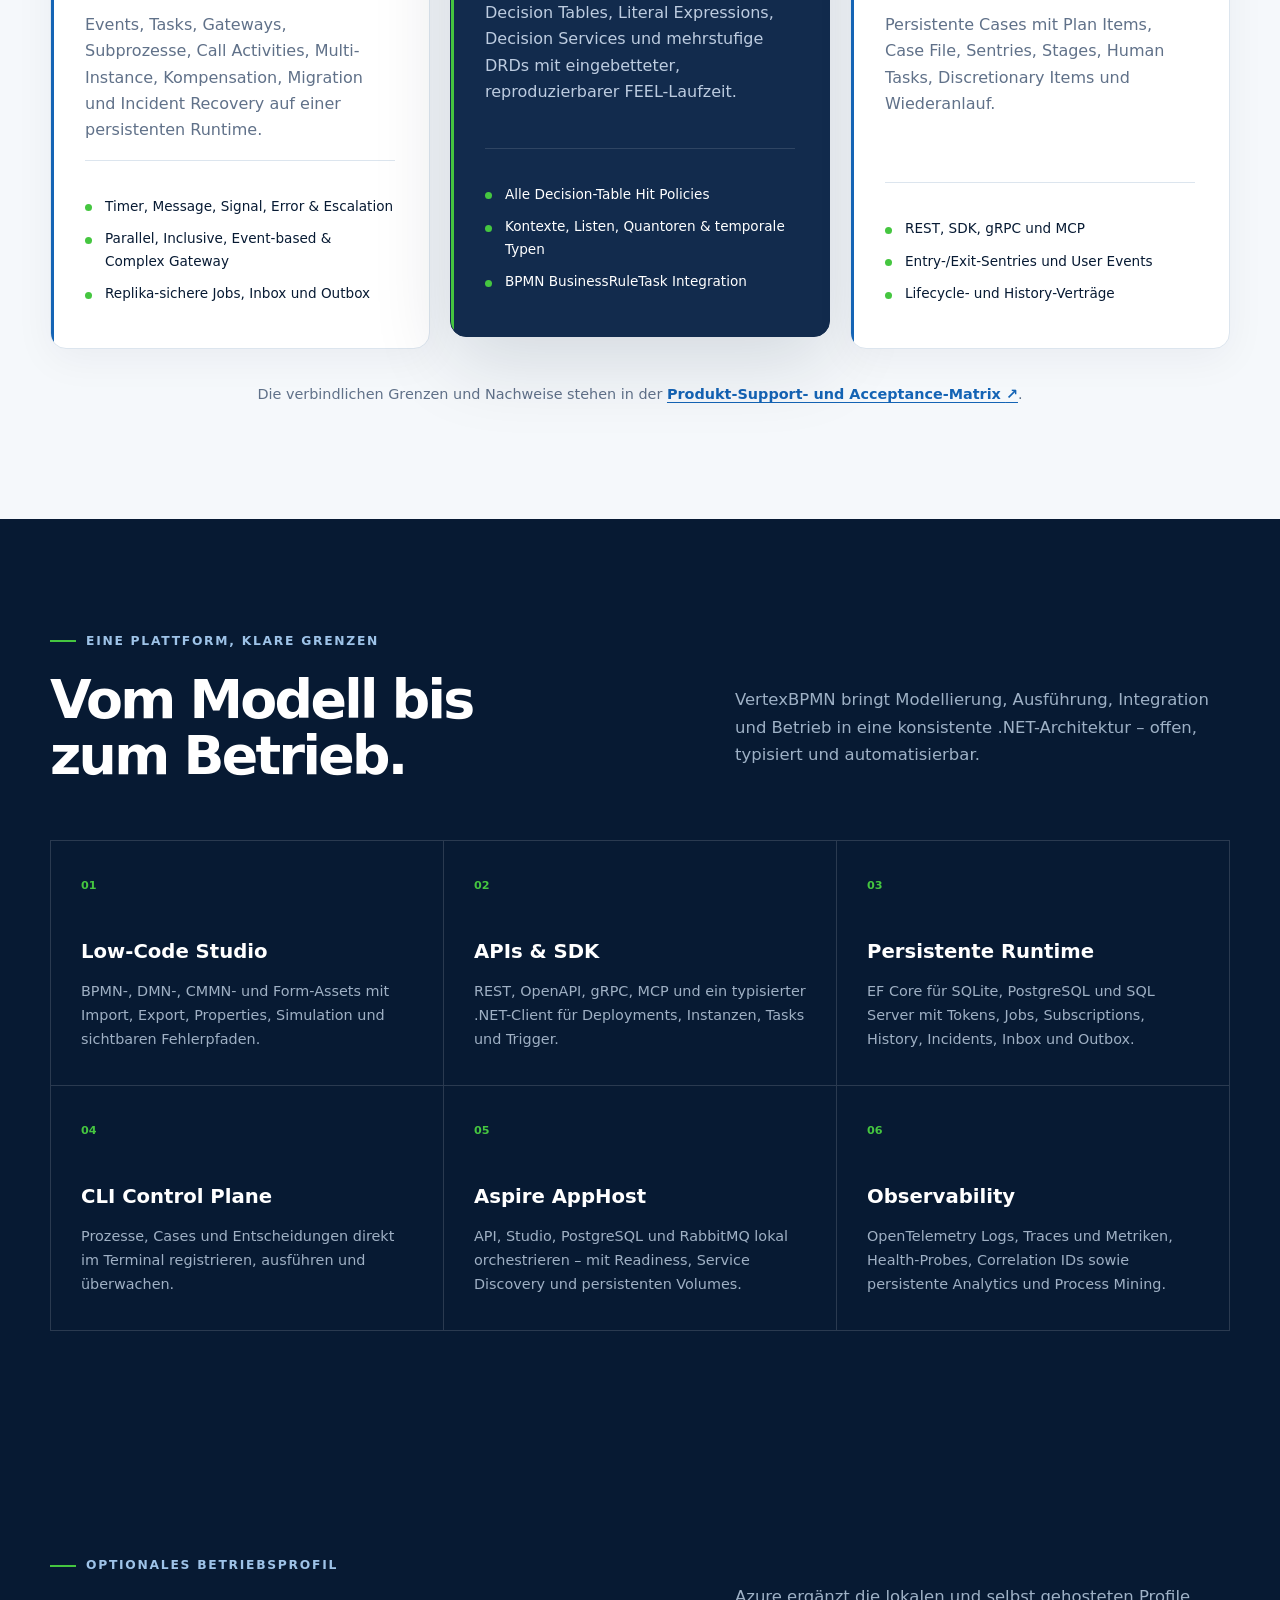
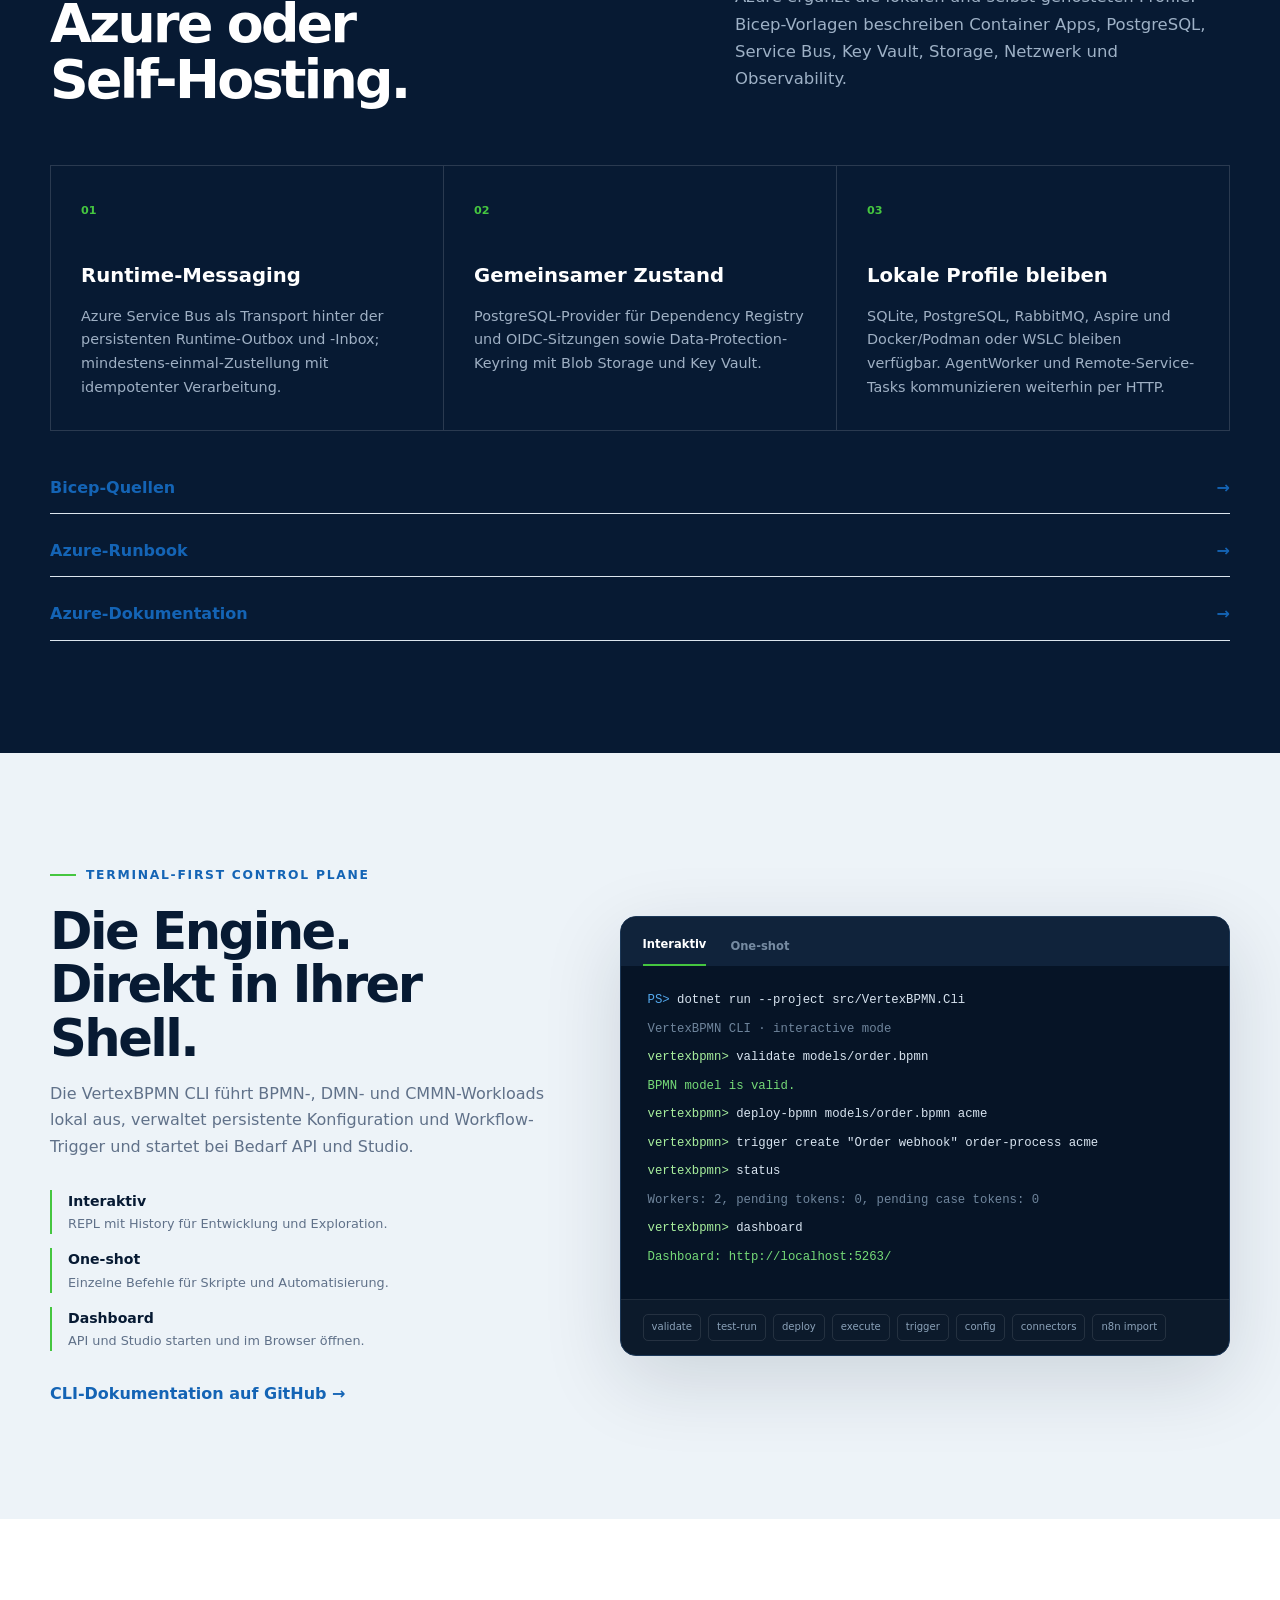
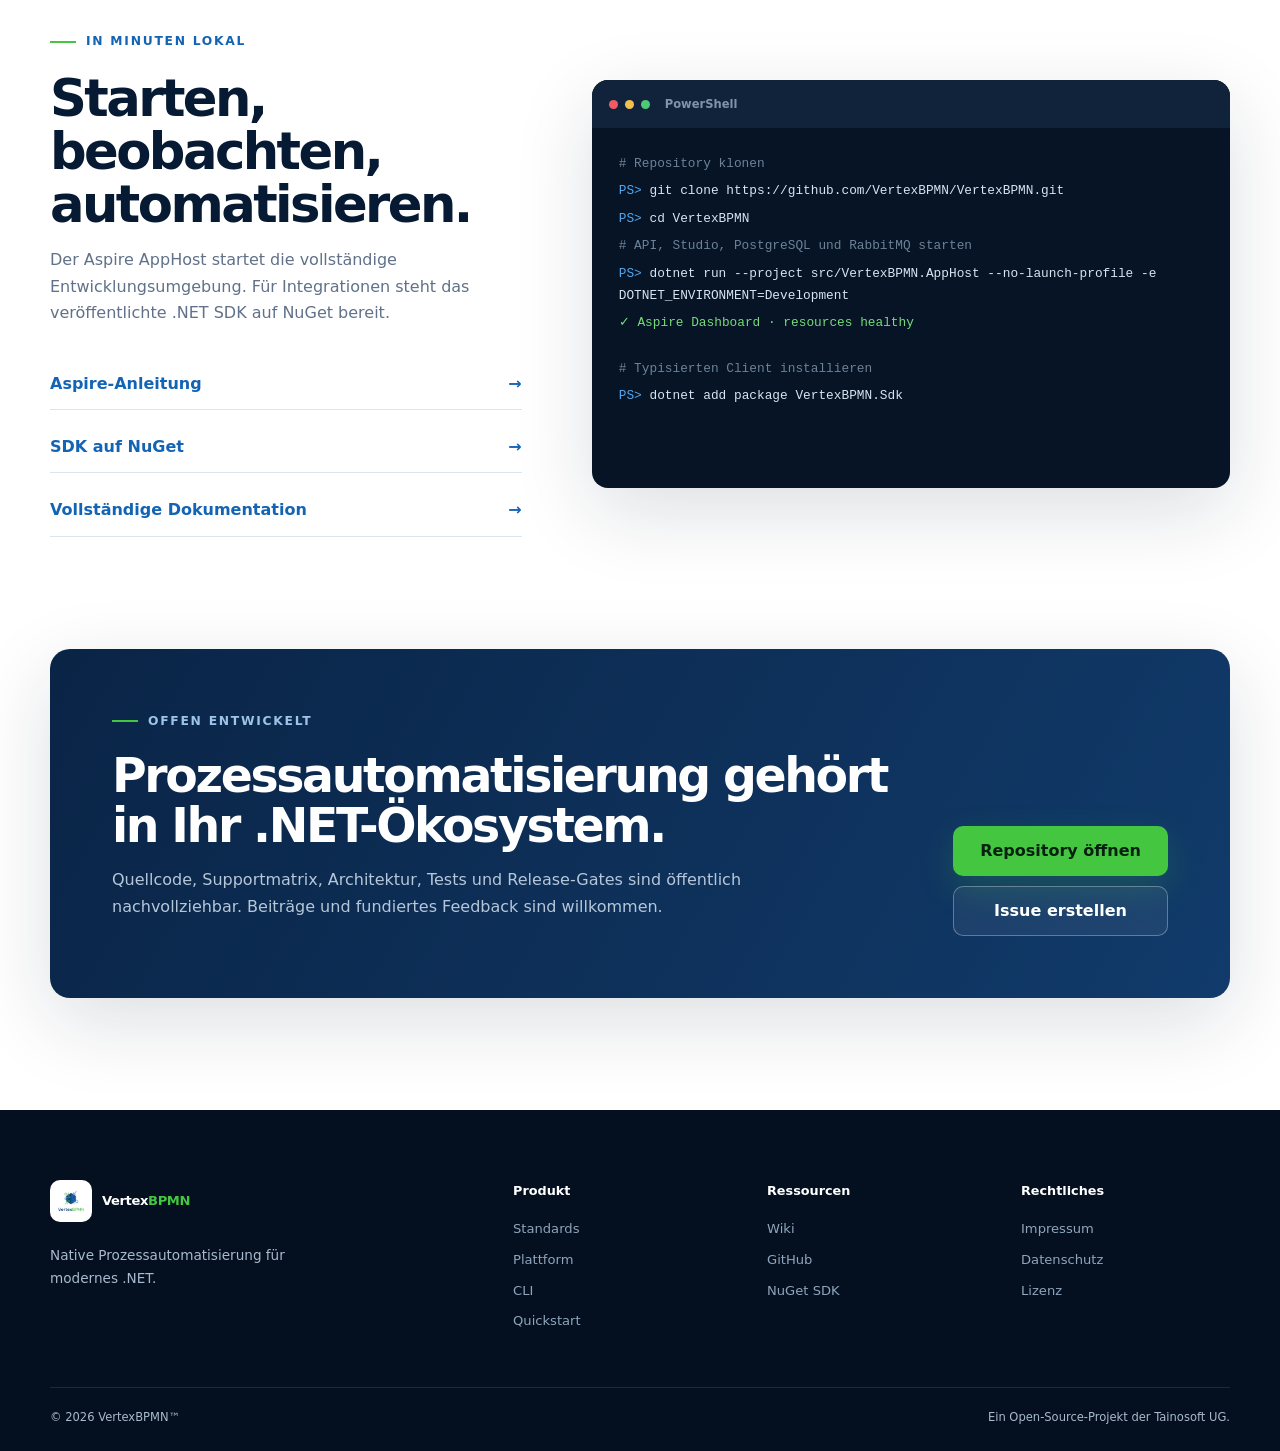
==== commit c0a0c9c6: "docs: remove Azure stage status from website" ====
--- a/index.html
+++ b/index.html
@@ -155,7 +155,6 @@
           <article><span class="cap-number">02</span><h3>Gemeinsamer Zustand</h3><p>PostgreSQL-Provider für Dependency Registry und OIDC-Sitzungen sowie Data-Protection-Keyring mit Blob Storage und Key Vault.</p></article>
           <article><span class="cap-number">03</span><h3>Lokale Profile bleiben</h3><p>SQLite, PostgreSQL, RabbitMQ, Aspire und Docker/Podman oder WSLC bleiben verfügbar. AgentWorker und Remote-Service-Tasks kommunizieren weiterhin per HTTP.</p></article>
         </div>
-        <p class="section-note">Die frühere Azure-Stage-Umgebung ist gelöscht; derzeit läuft kein VertexBPMN-Dienst in Azure. Der Release-Workflow und die Bicep-Vorlagen sind kein Nachweis einer aktiven Bereitstellung. Reale Release-, Wiederherstellungs- und Service-Bus-Ende-zu-Ende-Abnahmen stehen noch aus.</p>
         <div class="quick-links">
           <a href="https://github.com/VertexBPMN/VertexBPMN/tree/master/infra">Bicep-Quellen <span aria-hidden="true">→</span></a>
           <a href="https://github.com/VertexBPMN/VertexBPMN/blob/master/docs/runbooks/azure-release.md">Azure-Runbook <span aria-hidden="true">→</span></a>
--- a/styles.css
+++ b/styles.css
@@ -113,7 +113,6 @@
 .capability-grid article:hover { background: rgba(255,255,255,.045); }
 .cap-number { color: var(--green); font-size: .7rem; font-weight: 800; }
 .capability-grid h3 { margin: 38px 0 12px; font-size: 1.23rem; }.capability-grid p { margin: 0; color: #9fb0c4; font-size: .9rem; }
-.platform-section .section-note { margin: 28px 0 0; color: #9fb0c4; font-size: .88rem; }
 
 .cli-section { background: #edf3f8; }
 .cli-grid { display: grid; grid-template-columns: .9fr 1.1fr; gap: 70px; align-items: center; }
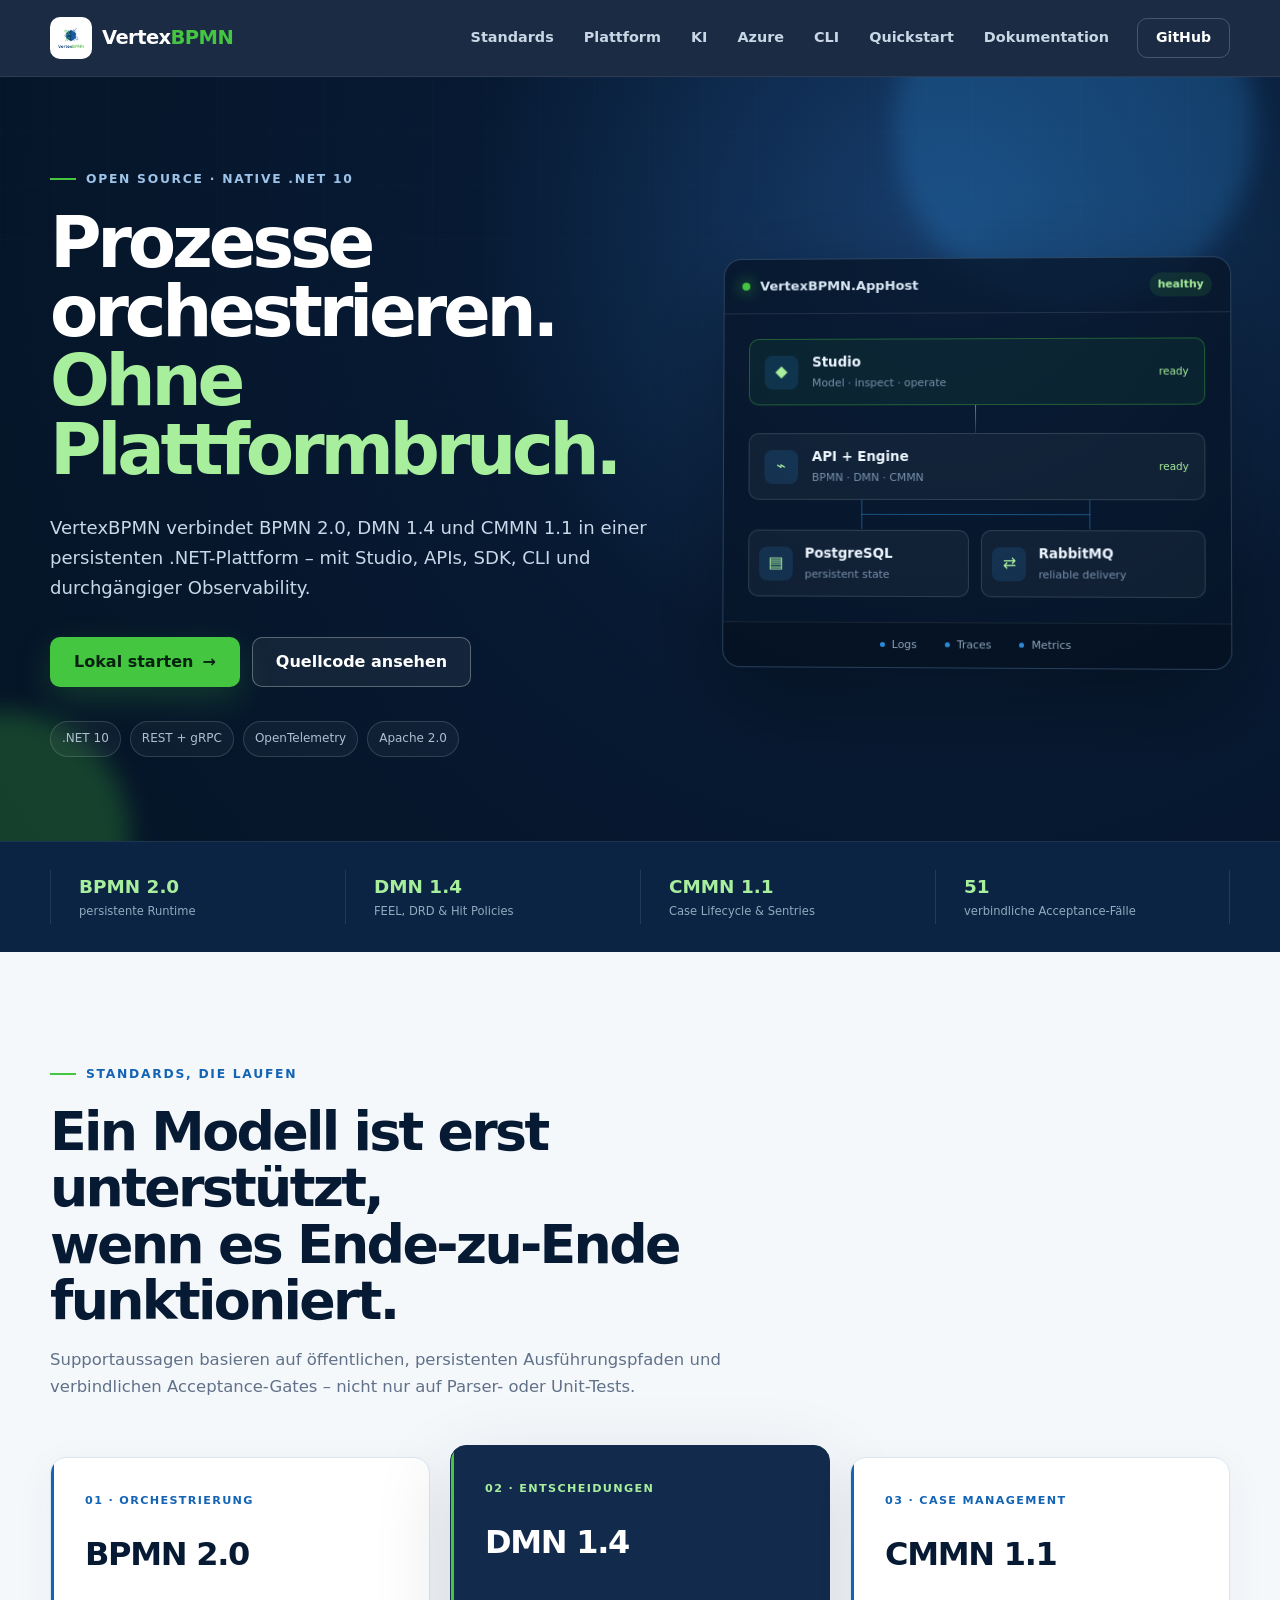
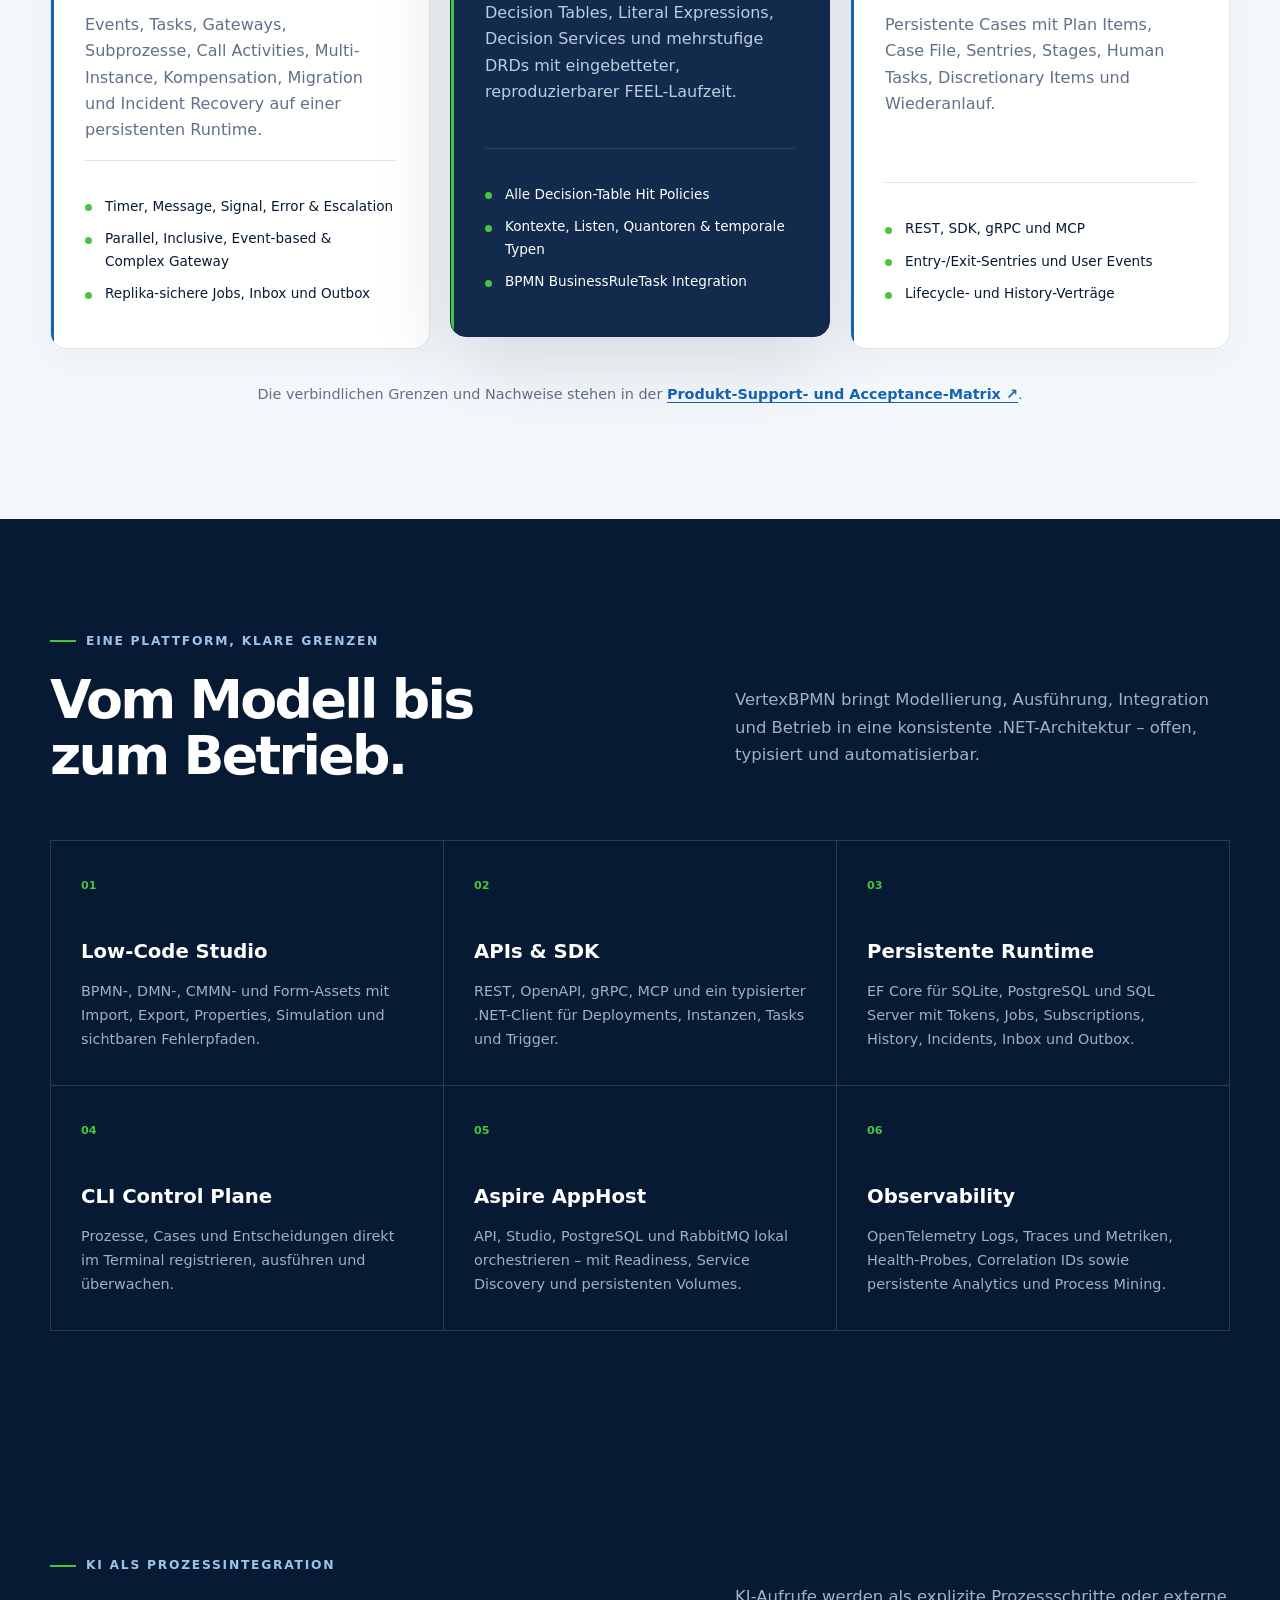
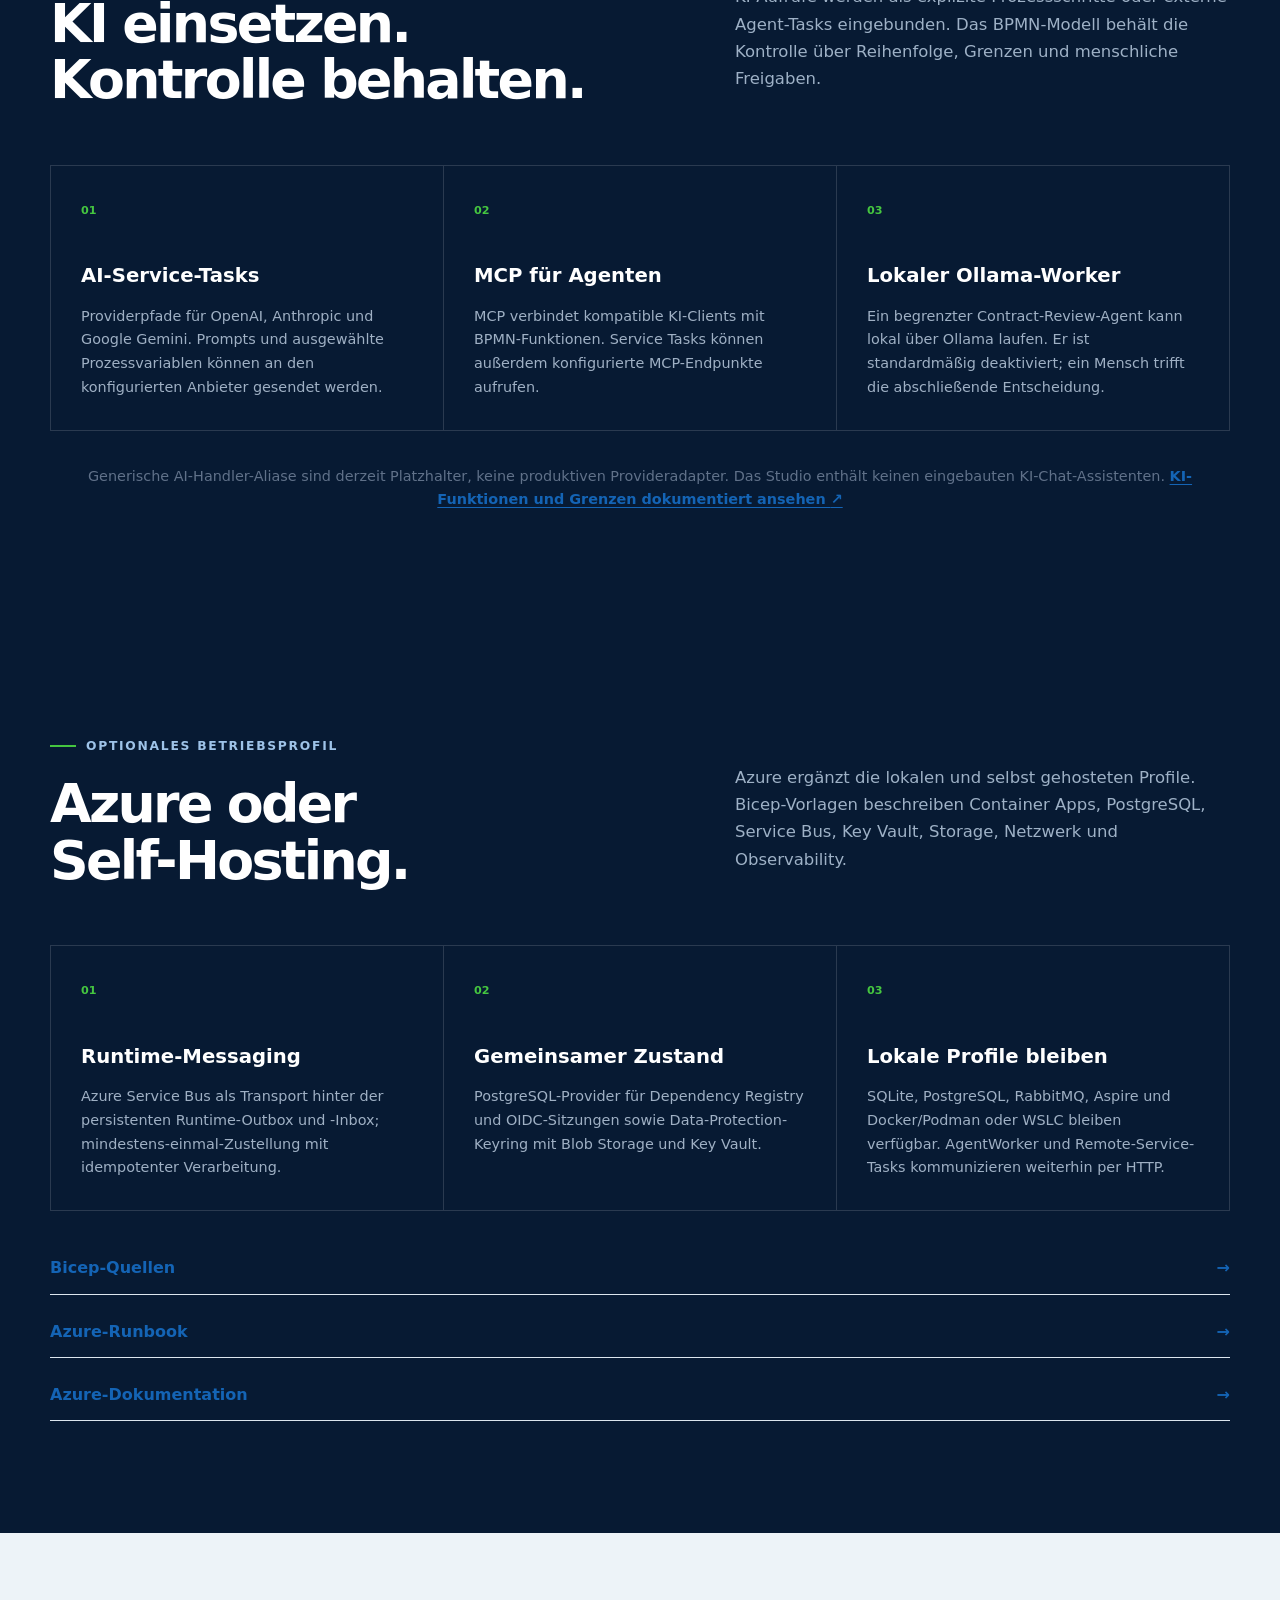
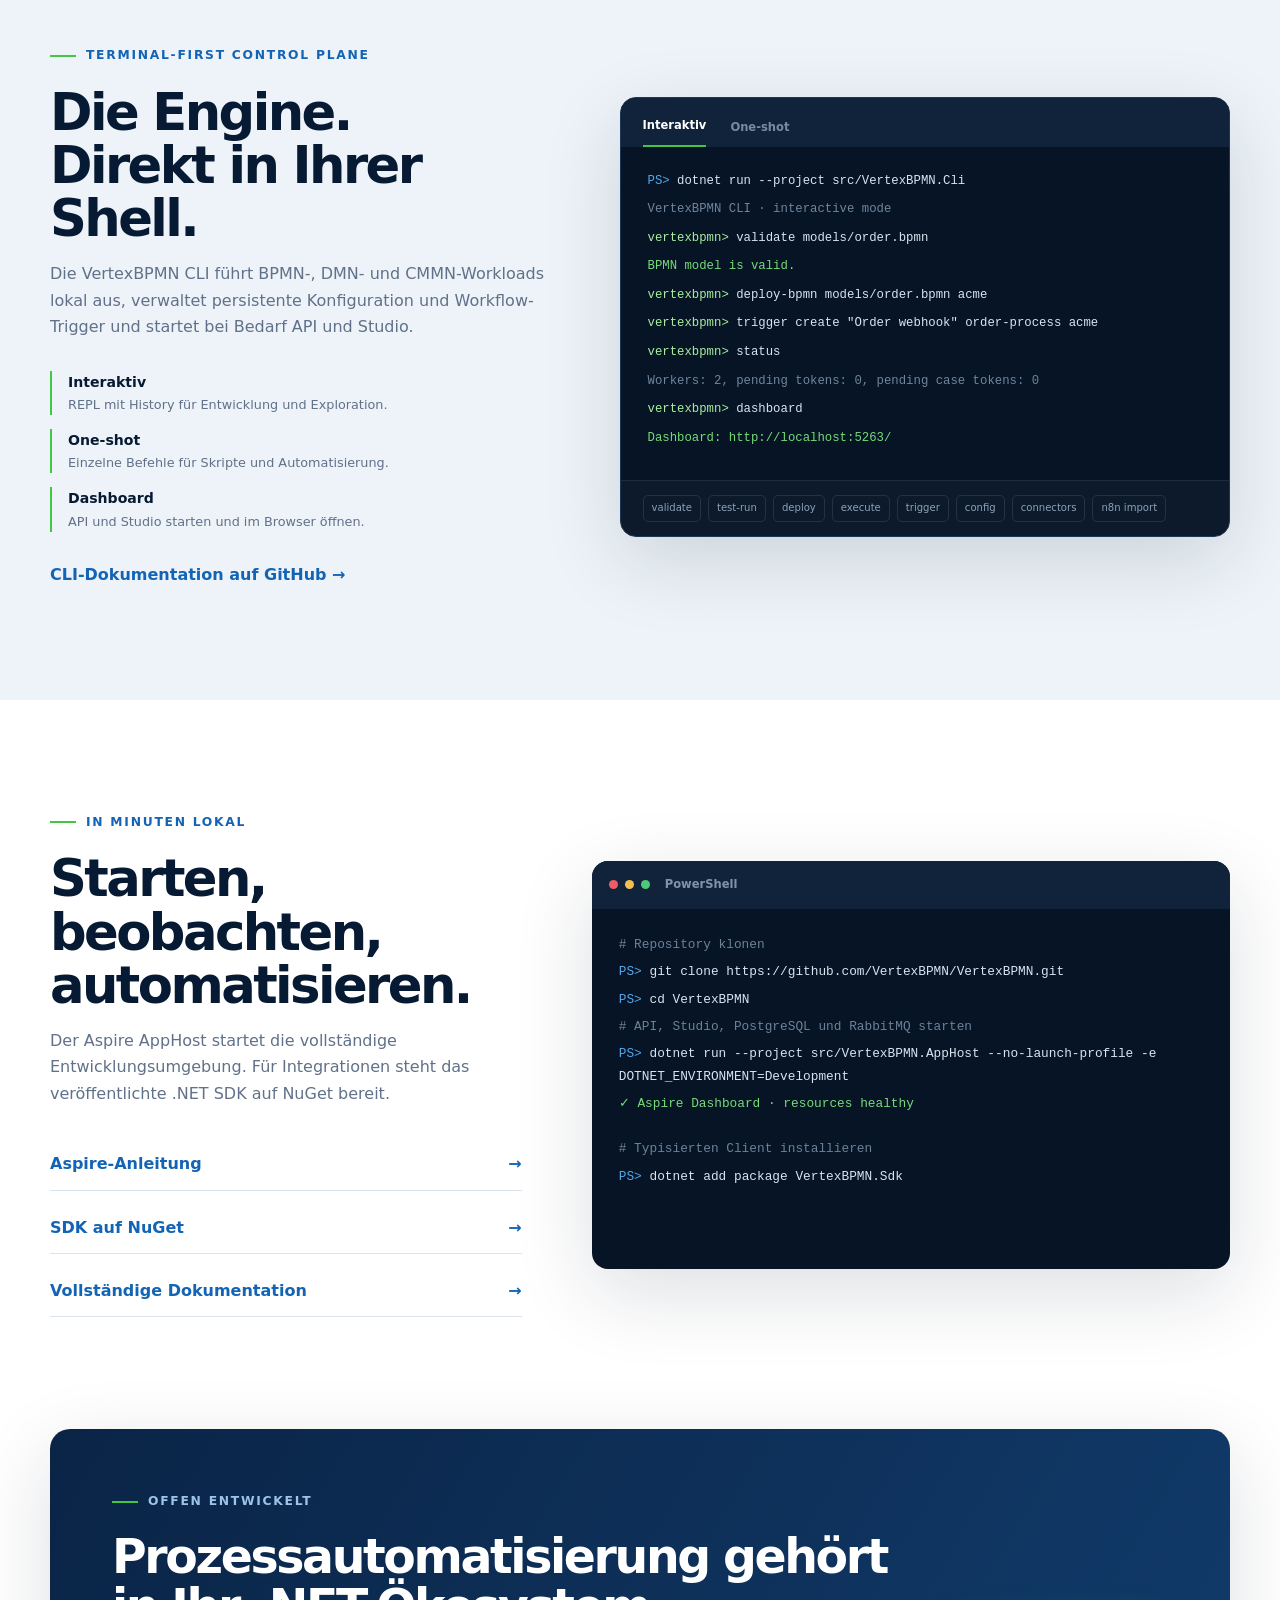
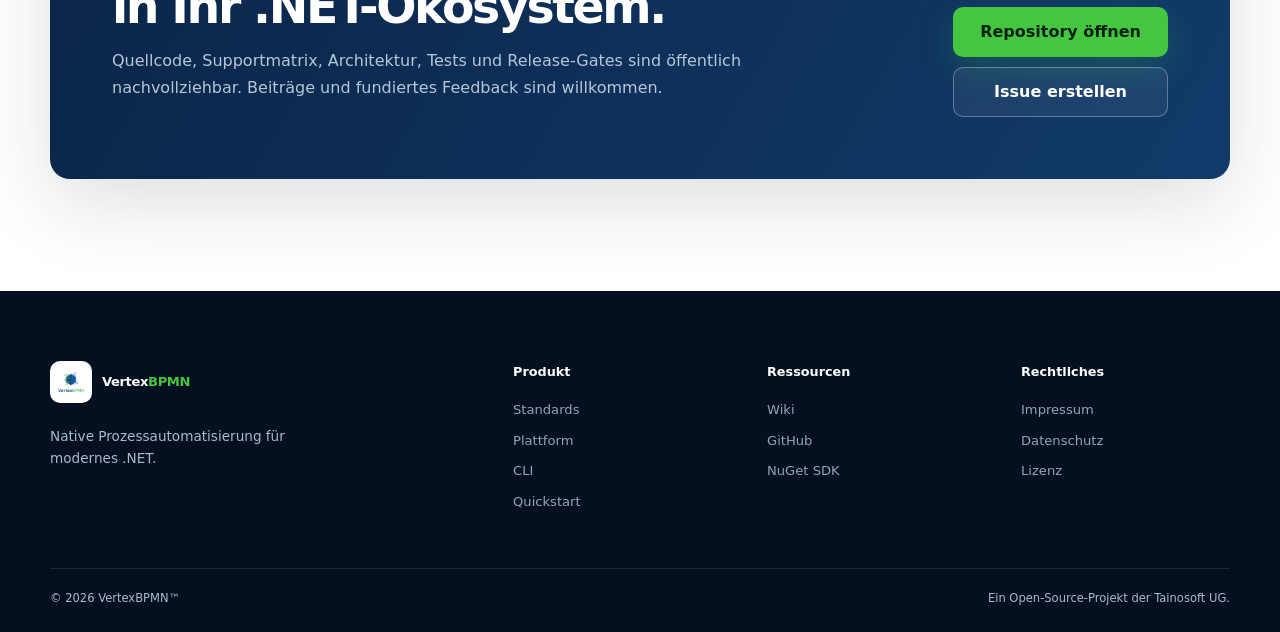
==== commit 620e7d27: "docs: add AI integration overview" ====
--- a/index.html
+++ b/index.html
@@ -28,6 +28,7 @@
       <nav class="site-nav" aria-label="Hauptnavigation">
         <a href="#standards">Standards</a>
         <a href="#platform">Plattform</a>
+        <a href="#ai">KI</a>
         <a href="#deployment">Azure</a>
         <a href="#cli">CLI</a>
         <a href="#start">Quickstart</a>
@@ -144,6 +145,21 @@
       </div>
     </section>
 
+    <section class="section platform-section" id="ai">
+      <div class="container">
+        <div class="section-heading split-heading">
+          <div><p class="eyebrow"><span></span> KI als Prozessintegration</p><h2>KI einsetzen.<br>Kontrolle behalten.</h2></div>
+          <p>KI-Aufrufe werden als explizite Prozessschritte oder externe Agent-Tasks eingebunden. Das BPMN-Modell behält die Kontrolle über Reihenfolge, Grenzen und menschliche Freigaben.</p>
+        </div>
+        <div class="capability-grid">
+          <article><span class="cap-number">01</span><h3>AI-Service-Tasks</h3><p>Providerpfade für OpenAI, Anthropic und Google Gemini. Prompts und ausgewählte Prozessvariablen können an den konfigurierten Anbieter gesendet werden.</p></article>
+          <article><span class="cap-number">02</span><h3>MCP für Agenten</h3><p>MCP verbindet kompatible KI-Clients mit BPMN-Funktionen. Service Tasks können außerdem konfigurierte MCP-Endpunkte aufrufen.</p></article>
+          <article><span class="cap-number">03</span><h3>Lokaler Ollama-Worker</h3><p>Ein begrenzter Contract-Review-Agent kann lokal über Ollama laufen. Er ist standardmäßig deaktiviert; ein Mensch trifft die abschließende Entscheidung.</p></article>
+        </div>
+        <p class="evidence-link">Generische AI-Handler-Aliase sind derzeit Platzhalter, keine produktiven Provideradapter. Das Studio enthält keinen eingebauten KI-Chat-Assistenten. <a href="https://github.com/VertexBPMN/VertexBPMN/wiki/KI-Integration">KI-Funktionen und Grenzen dokumentiert ansehen <span aria-hidden="true">↗</span></a></p>
+      </div>
+    </section>
+
     <section class="section platform-section" id="deployment">
       <div class="container">
         <div class="section-heading split-heading">
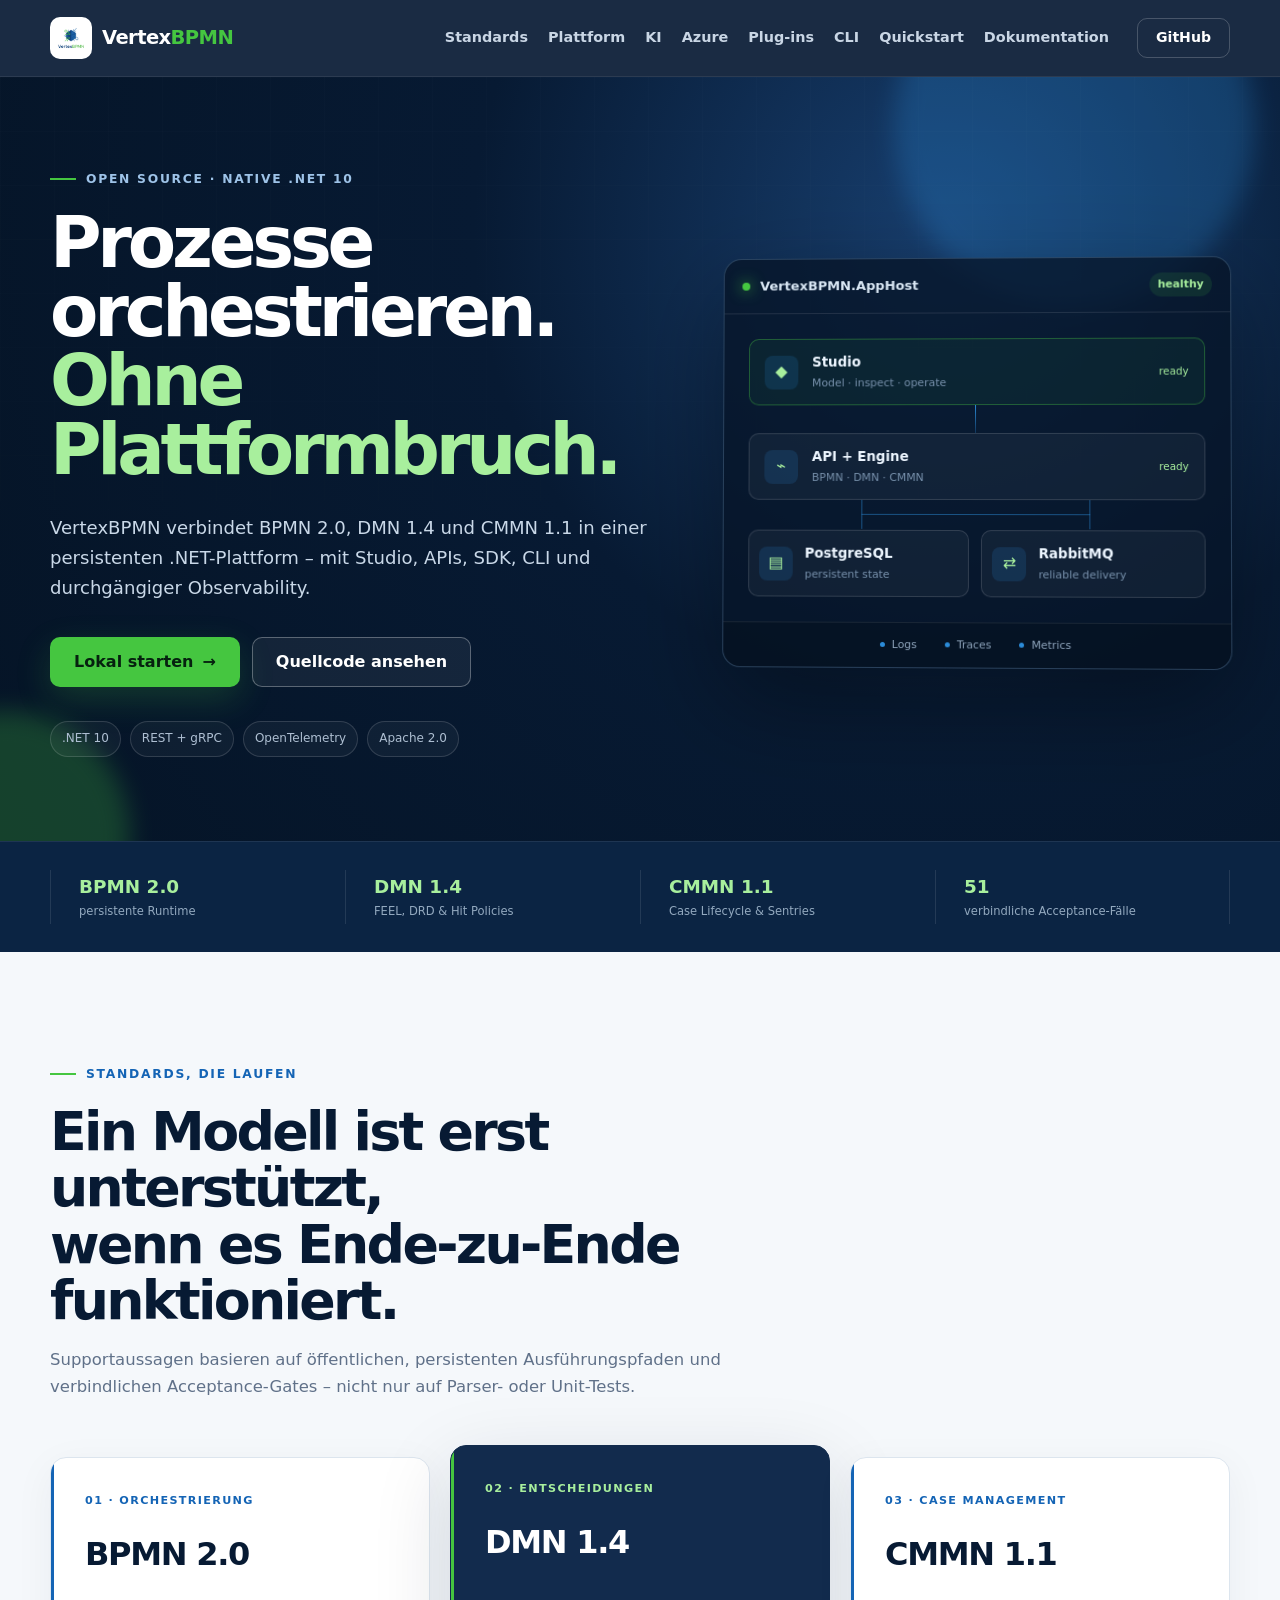
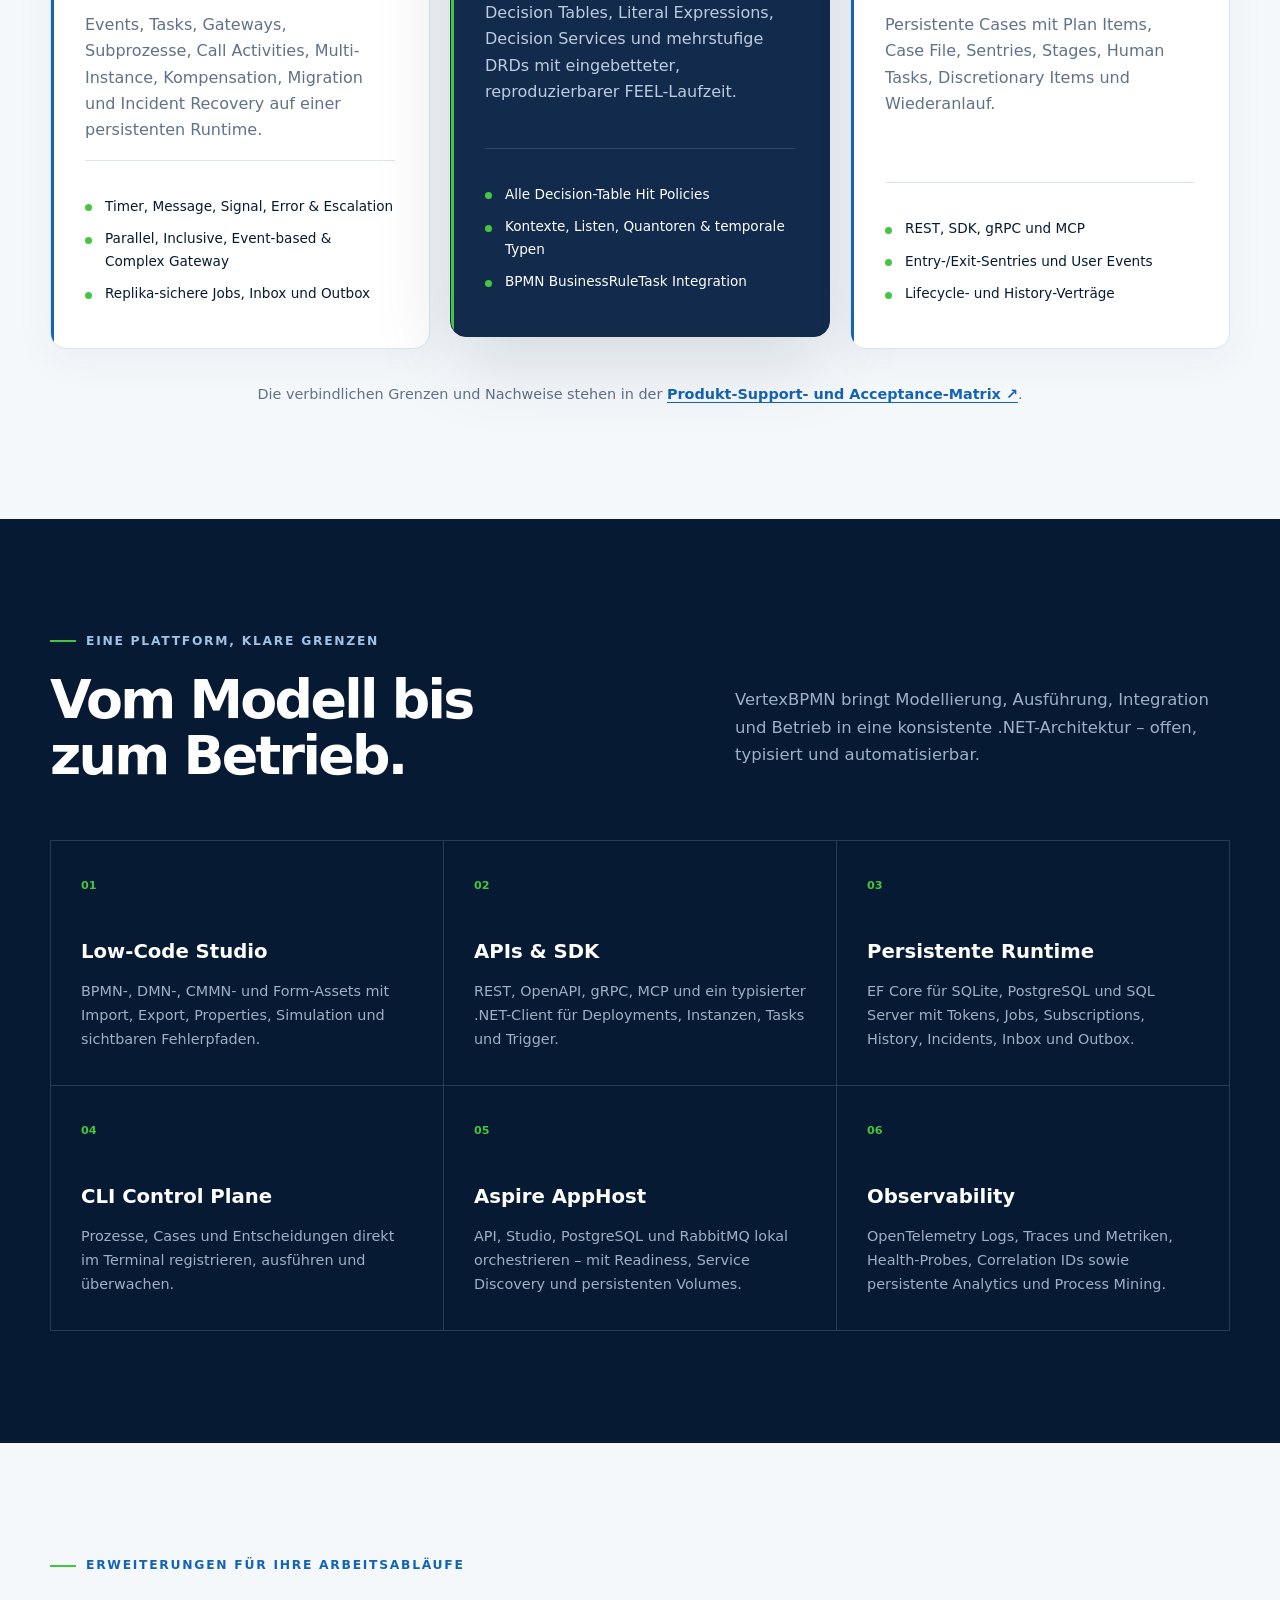
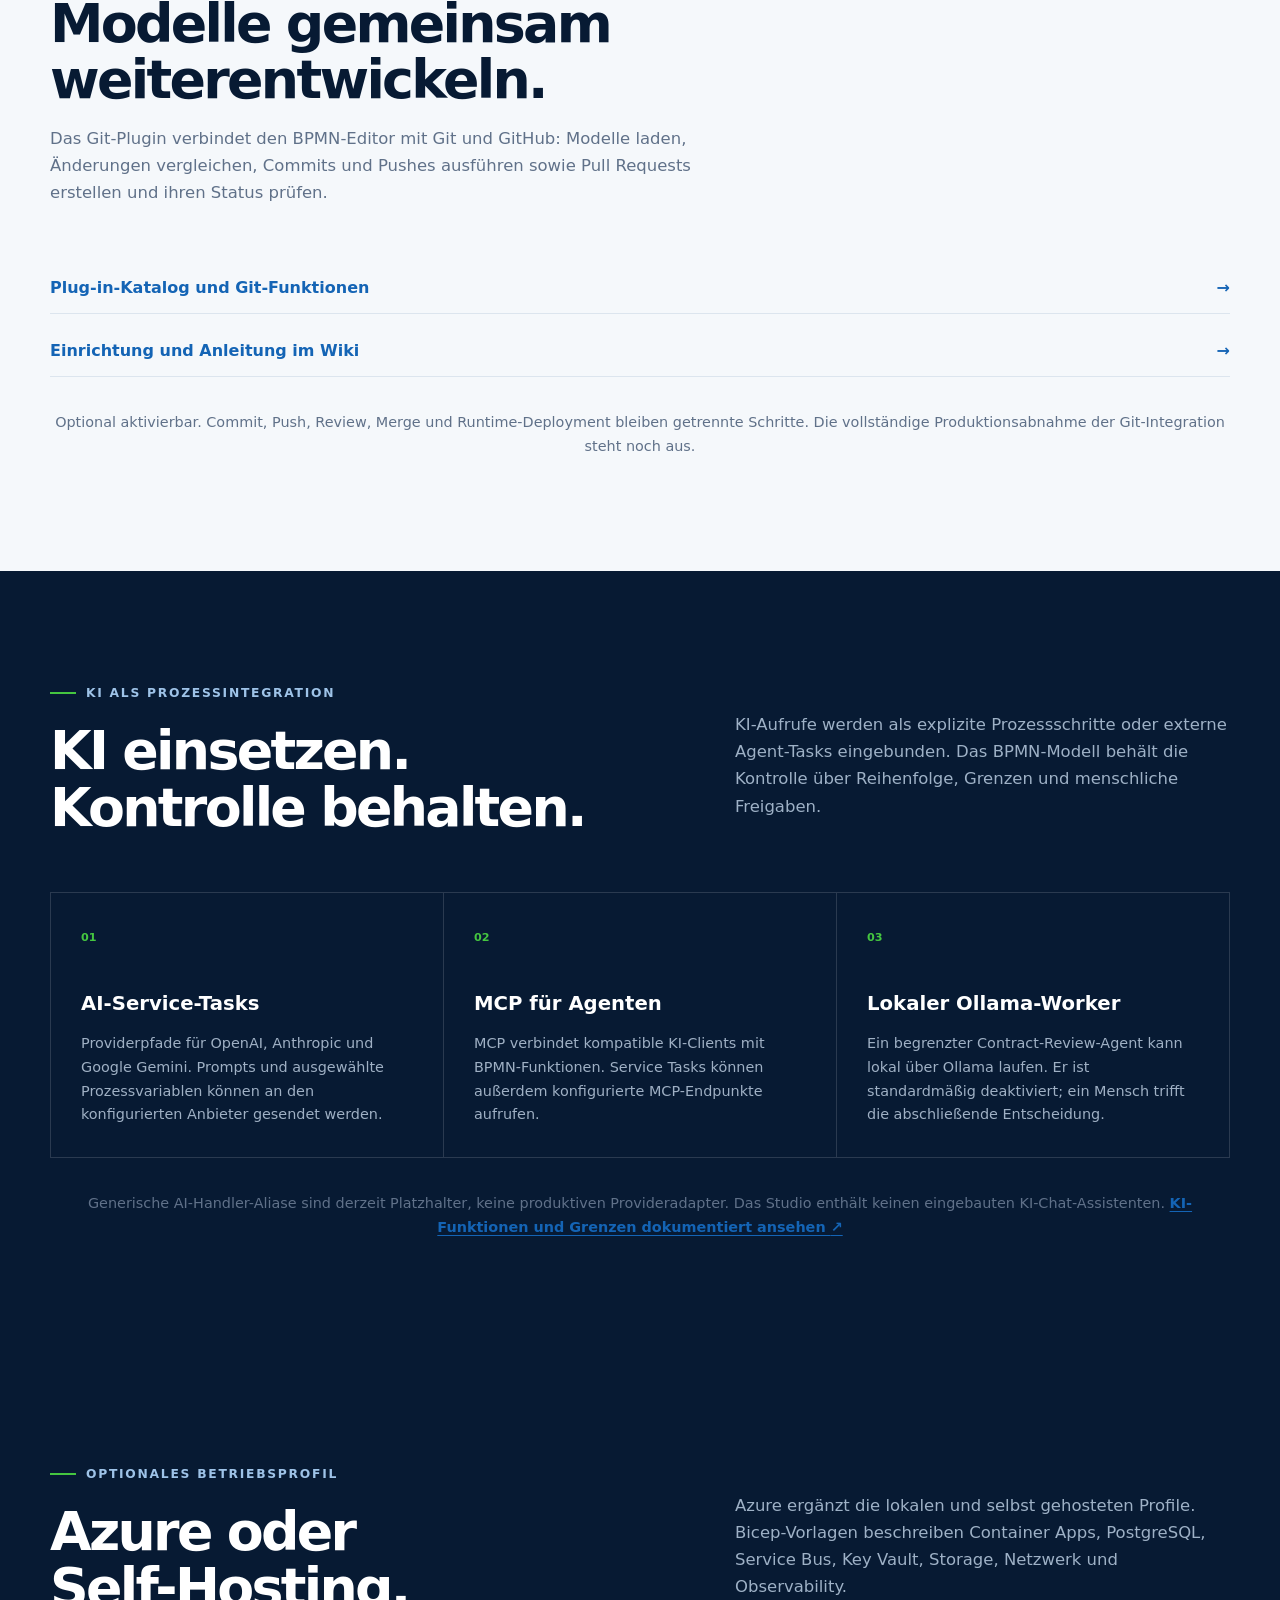
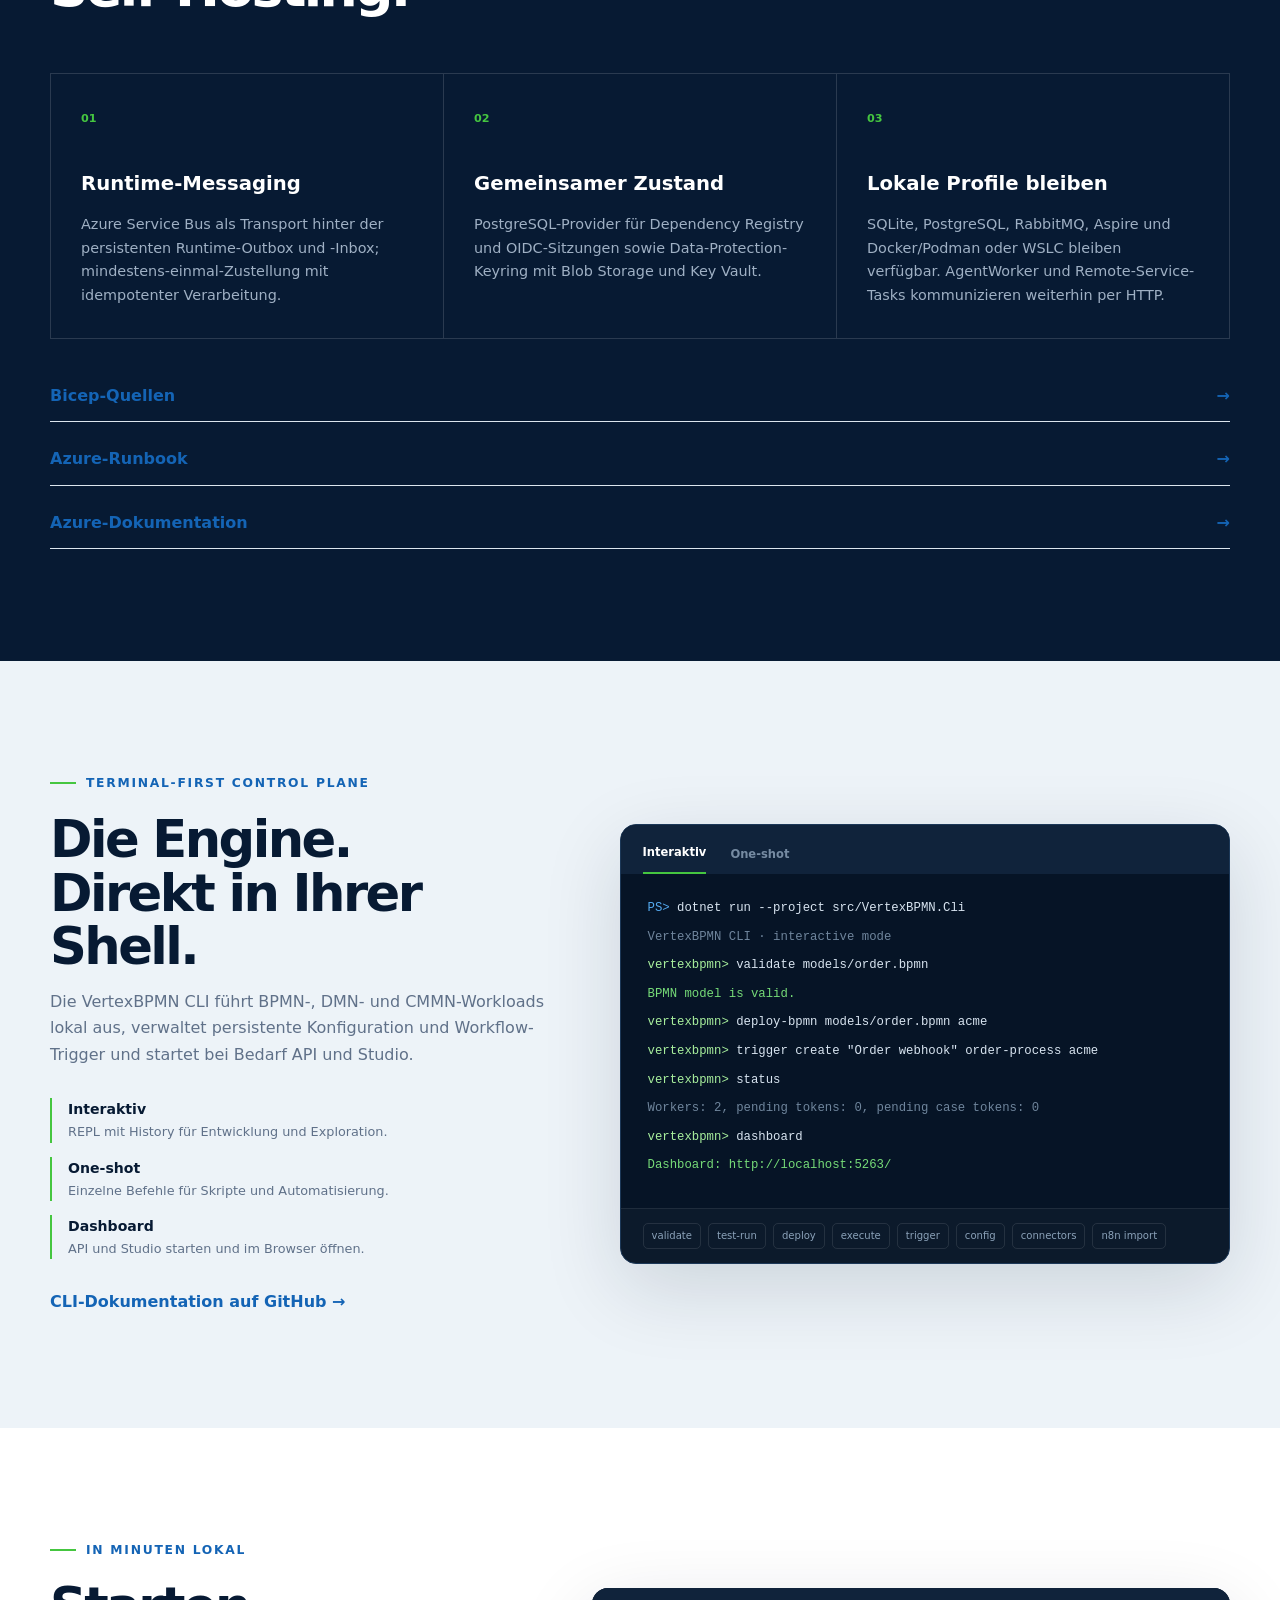
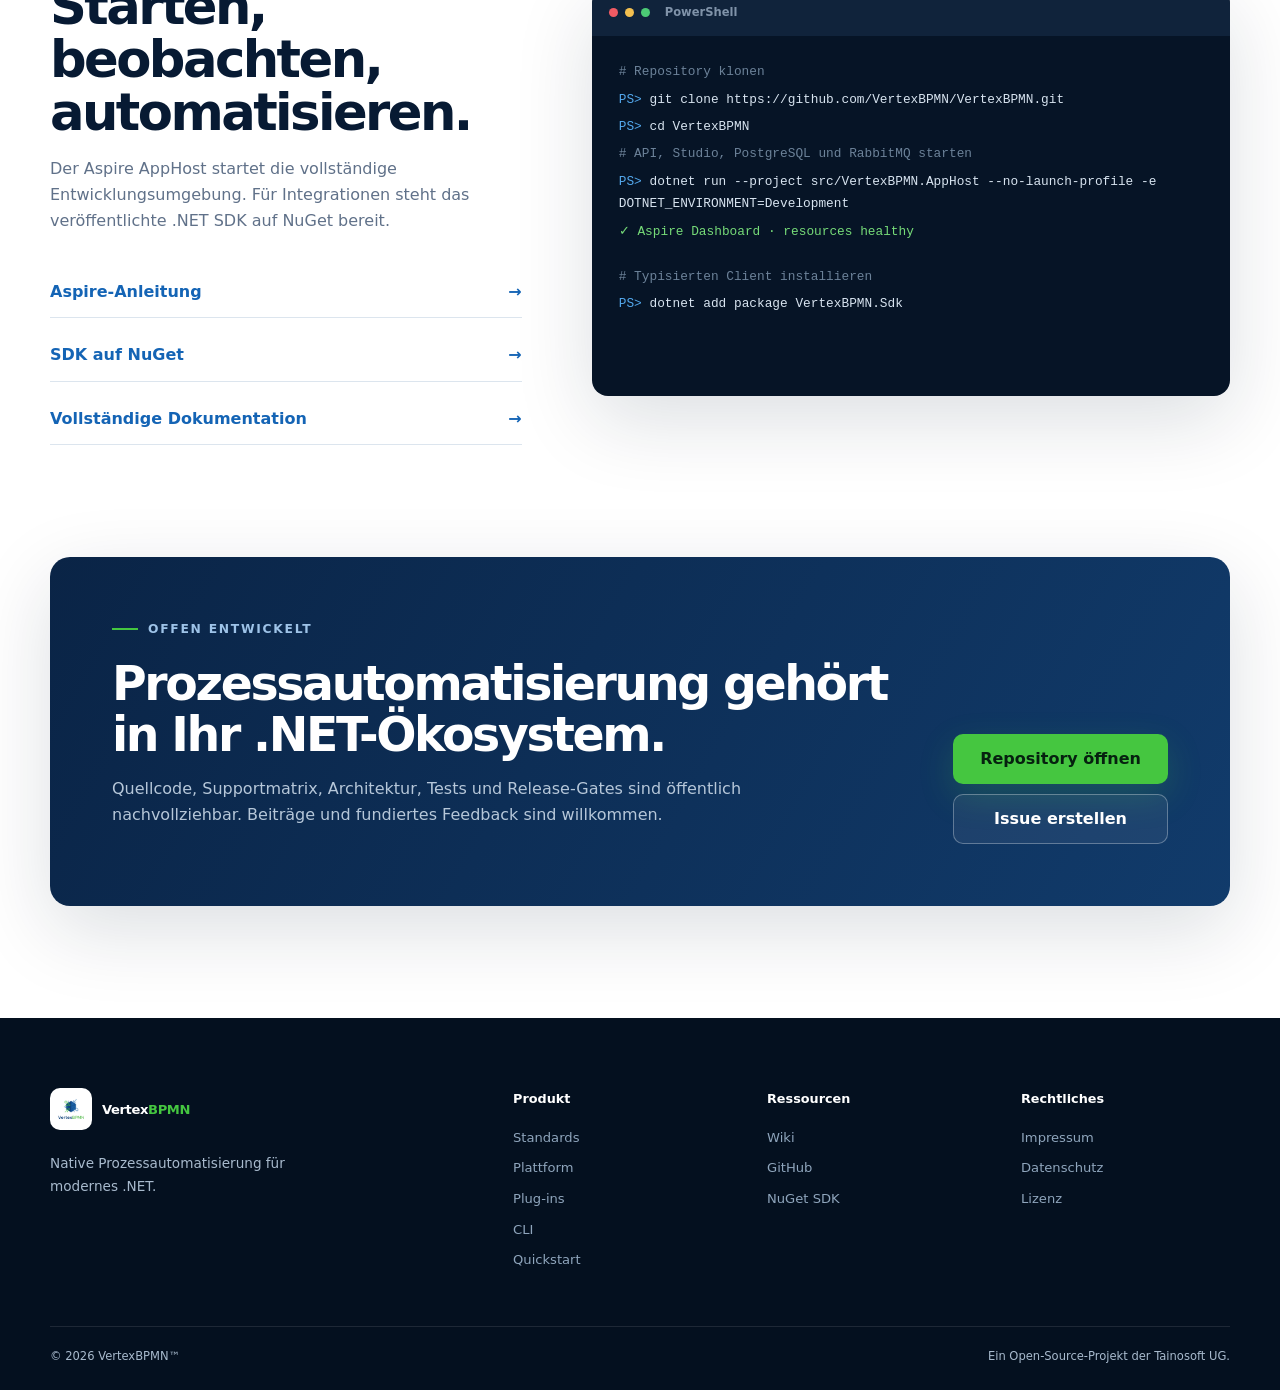
==== commit 3edef7a8: "plugins.html added" ====
--- a/index.html
+++ b/index.html
@@ -30,6 +30,7 @@
         <a href="#platform">Plattform</a>
         <a href="#ai">KI</a>
         <a href="#deployment">Azure</a>
+        <a href="plugins.html">Plug-ins</a>
         <a href="#cli">CLI</a>
         <a href="#start">Quickstart</a>
         <a href="https://github.com/VertexBPMN/VertexBPMN/wiki">Dokumentation</a>
@@ -145,6 +146,20 @@
       </div>
     </section>
 
+    <section class="section" id="plugins">
+      <div class="container">
+        <div class="section-heading">
+          <p class="eyebrow dark"><span></span> Erweiterungen für Ihre Arbeitsabläufe</p>
+          <h2>Modelle gemeinsam<br>weiterentwickeln.</h2>
+          <p>Das Git-Plugin verbindet den BPMN-Editor mit Git und GitHub: Modelle laden, Änderungen vergleichen, Commits und Pushes ausführen sowie Pull Requests erstellen und ihren Status prüfen.</p>
+        </div>
+        <div class="quick-links">
+          <a href="plugins.html">Plug-in-Katalog und Git-Funktionen <span aria-hidden="true">→</span></a>
+          <a href="https://github.com/VertexBPMN/VertexBPMN/wiki/Git-Plugin">Einrichtung und Anleitung im Wiki <span aria-hidden="true">→</span></a>
+        </div>
+        <p class="evidence-link">Optional aktivierbar. Commit, Push, Review, Merge und Runtime-Deployment bleiben getrennte Schritte. Die vollständige Produktionsabnahme der Git-Integration steht noch aus.</p>
+      </div>
+    </section>
     <section class="section platform-section" id="ai">
       <div class="container">
         <div class="section-heading split-heading">
@@ -250,7 +265,8 @@
   <footer>
     <div class="container footer-grid">
       <div class="footer-brand"><a class="brand light" href="#top"><img src="assets/logo.png" alt="" width="38" height="38"><span>Vertex<span>BPMN</span></span></a><p>Native Prozessautomatisierung für modernes .NET.</p></div>
-      <div><strong>Produkt</strong><a href="#standards">Standards</a><a href="#platform">Plattform</a><a href="#cli">CLI</a><a href="#start">Quickstart</a></div>
+      <div><strong>Produkt</strong><a href="#standards">Standards</a><a href="#platform">Plattform</a><a href="plugins.html">Plug-ins</a>
+        <a href="#cli">CLI</a><a href="#start">Quickstart</a></div>
       <div><strong>Ressourcen</strong><a href="https://github.com/VertexBPMN/VertexBPMN/wiki">Wiki</a><a href="https://github.com/VertexBPMN/VertexBPMN">GitHub</a><a href="https://www.nuget.org/packages/VertexBPMN.Sdk">NuGet SDK</a></div>
       <div><strong>Rechtliches</strong><a href="impressum.html">Impressum</a><a href="datenschutz.html">Datenschutz</a><a href="https://github.com/VertexBPMN/VertexBPMN/blob/master/LICENSE">Lizenz</a></div>
     </div>
--- a/styles.css
+++ b/styles.css
@@ -185,3 +185,18 @@
   html { scroll-behavior: auto; }
   *, *::before, *::after { transition: none !important; }
 }
+
+/* Plug-in catalogue and documentation use the shared site design. */
+.plugin-intro { max-width: 960px; }
+.plugin-catalog { max-width: 620px; }
+.plugin-catalog .standard-card { min-height: auto; }
+.plugin-catalog .standard-card ul { margin-top: 20px; }
+.plugin-documentation { max-width: 900px; }
+.plugin-steps { padding-left: 24px; }
+.plugin-steps li { padding-left: 8px; margin-bottom: 18px; }
+.plugins-page code { overflow-wrap: anywhere; }
+.plugins-page section[id] { scroll-margin-top: 90px; }
+.site-nav a[aria-current="page"] { color: var(--green-soft); }
+@media (min-width: 981px) {
+  .site-nav { gap: 20px; }
+}
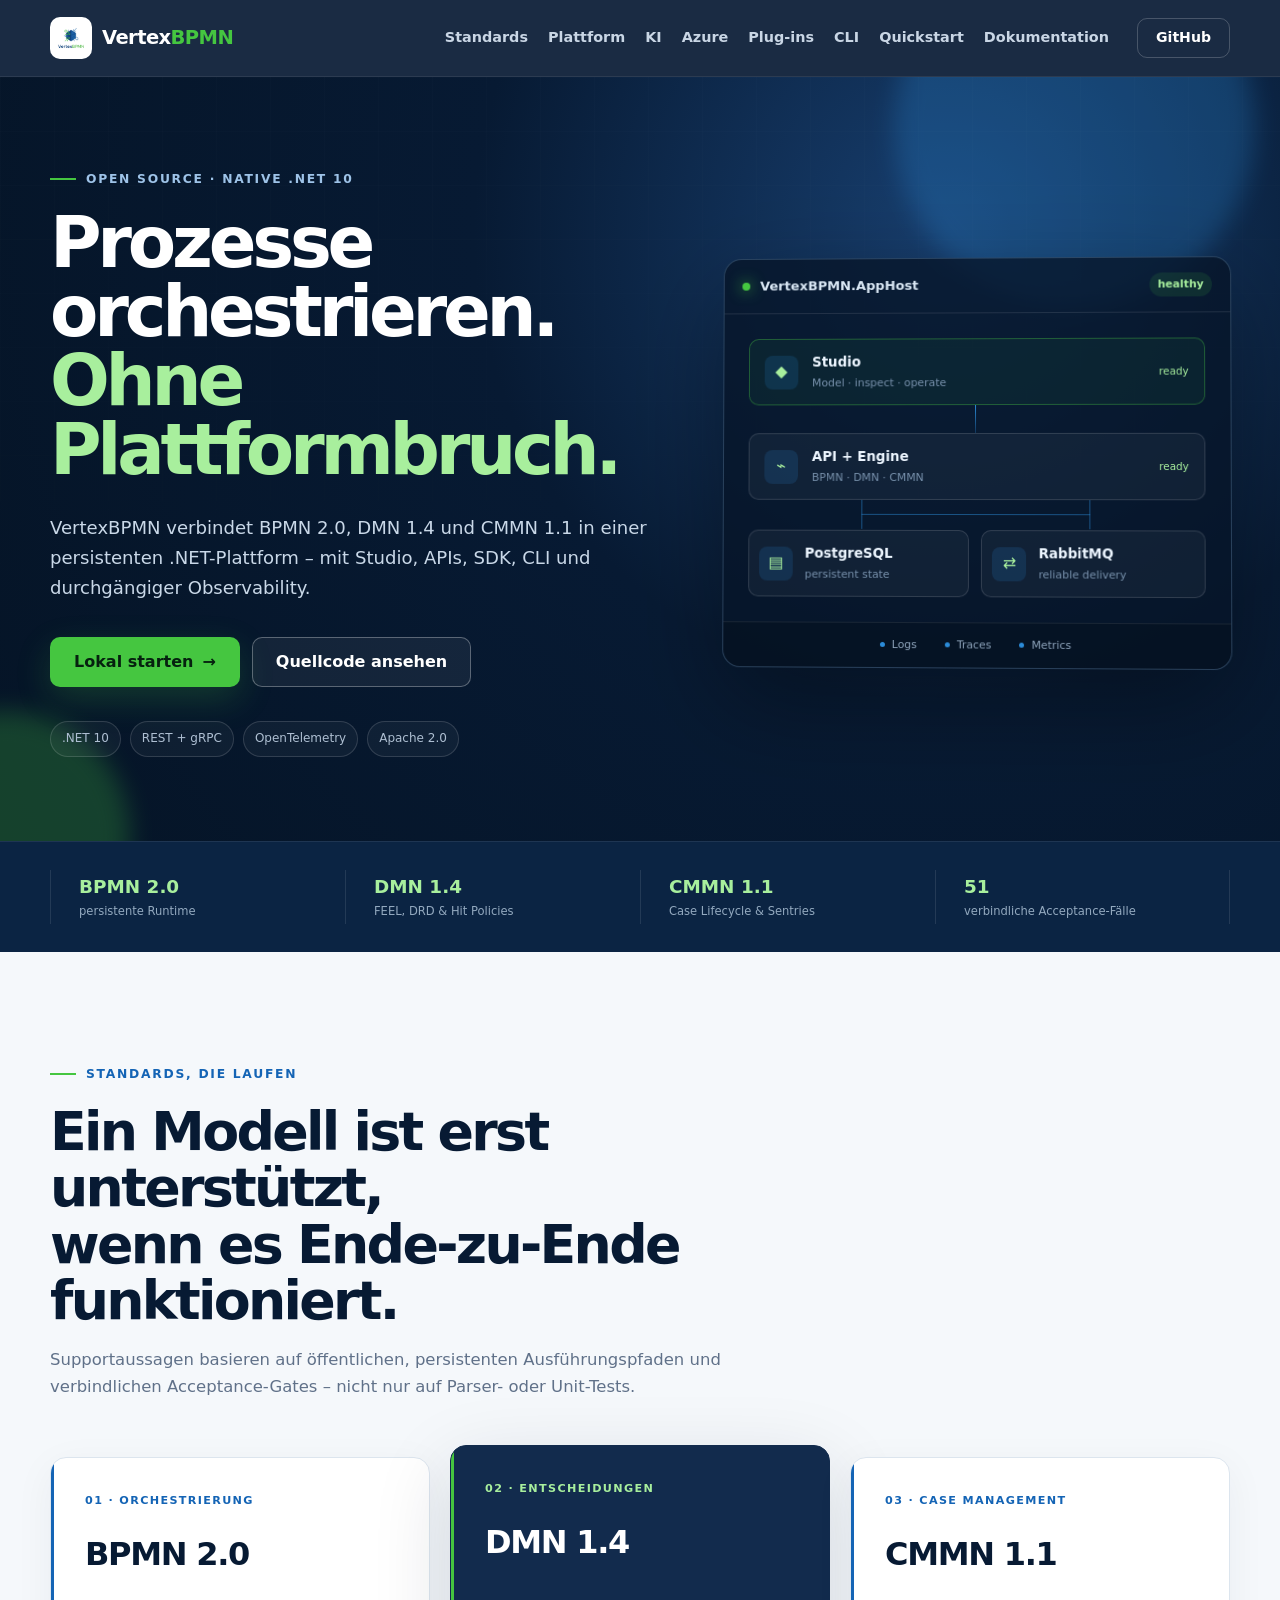
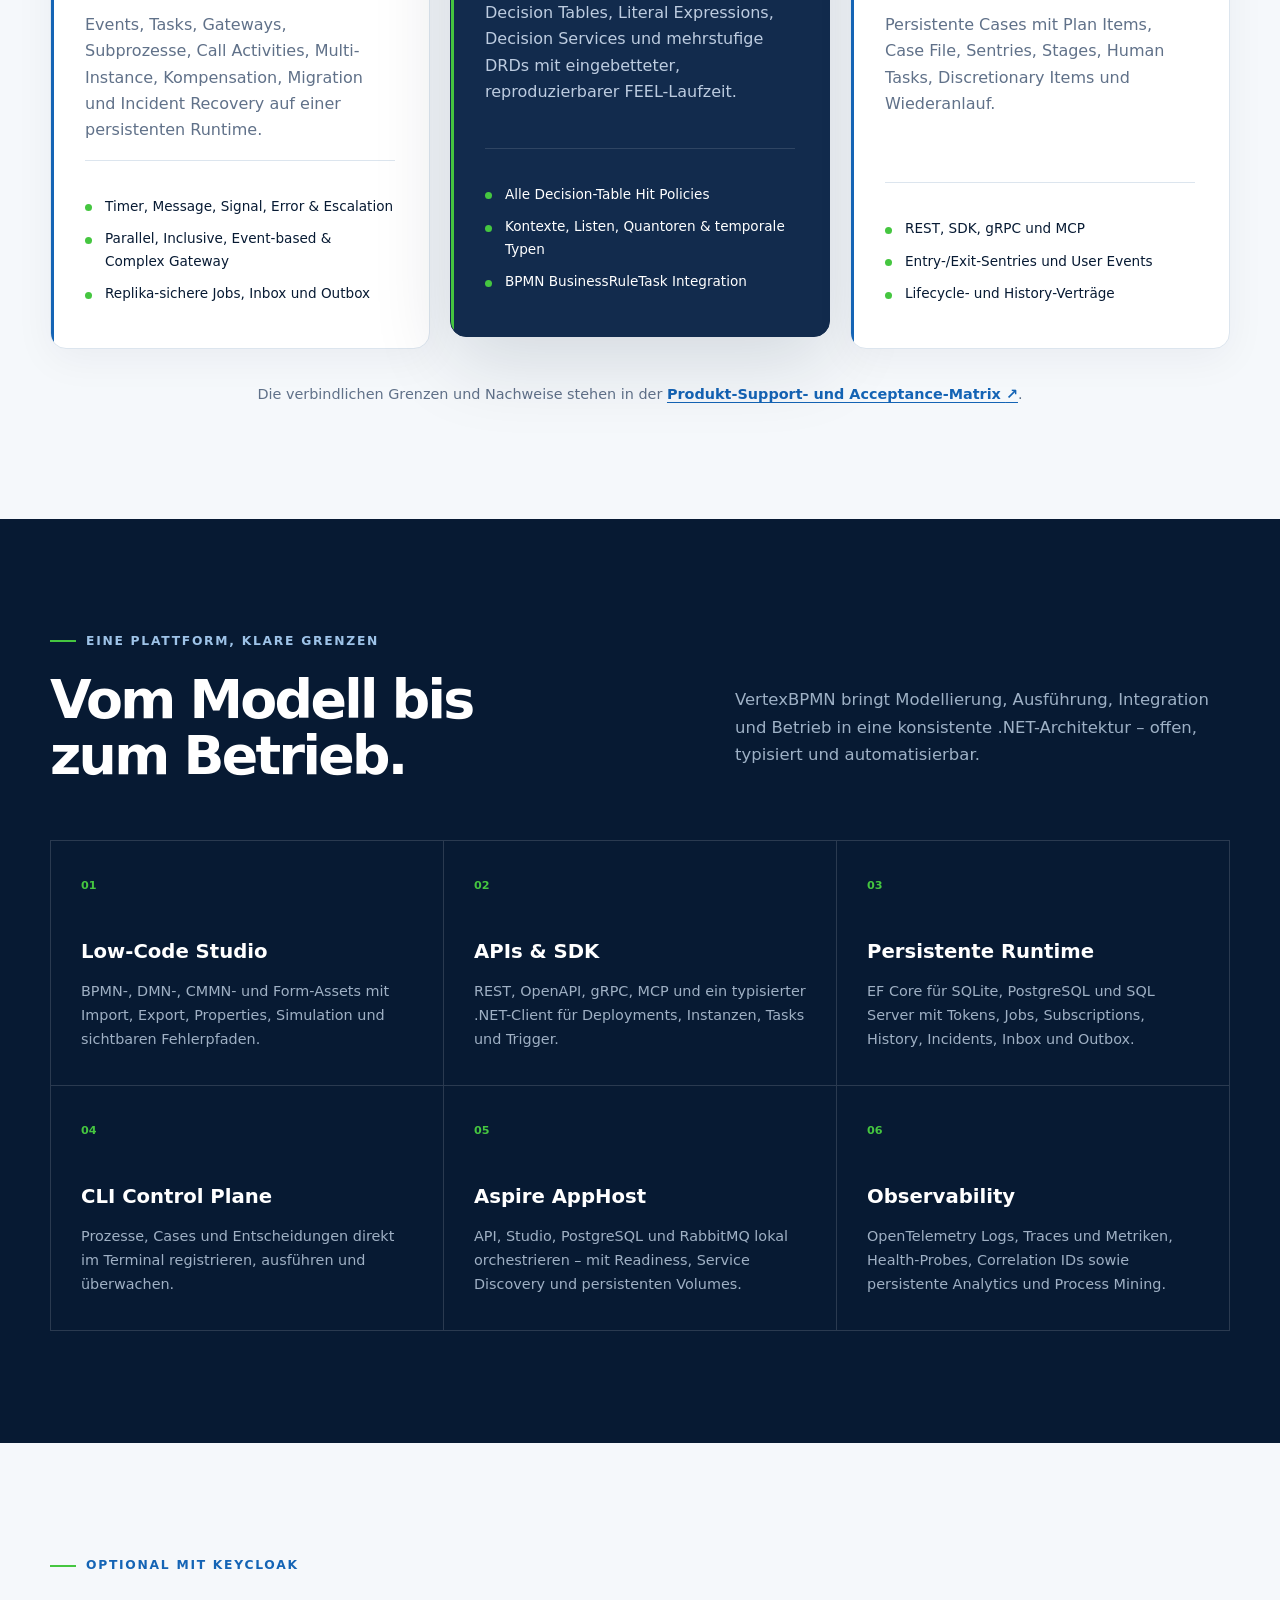
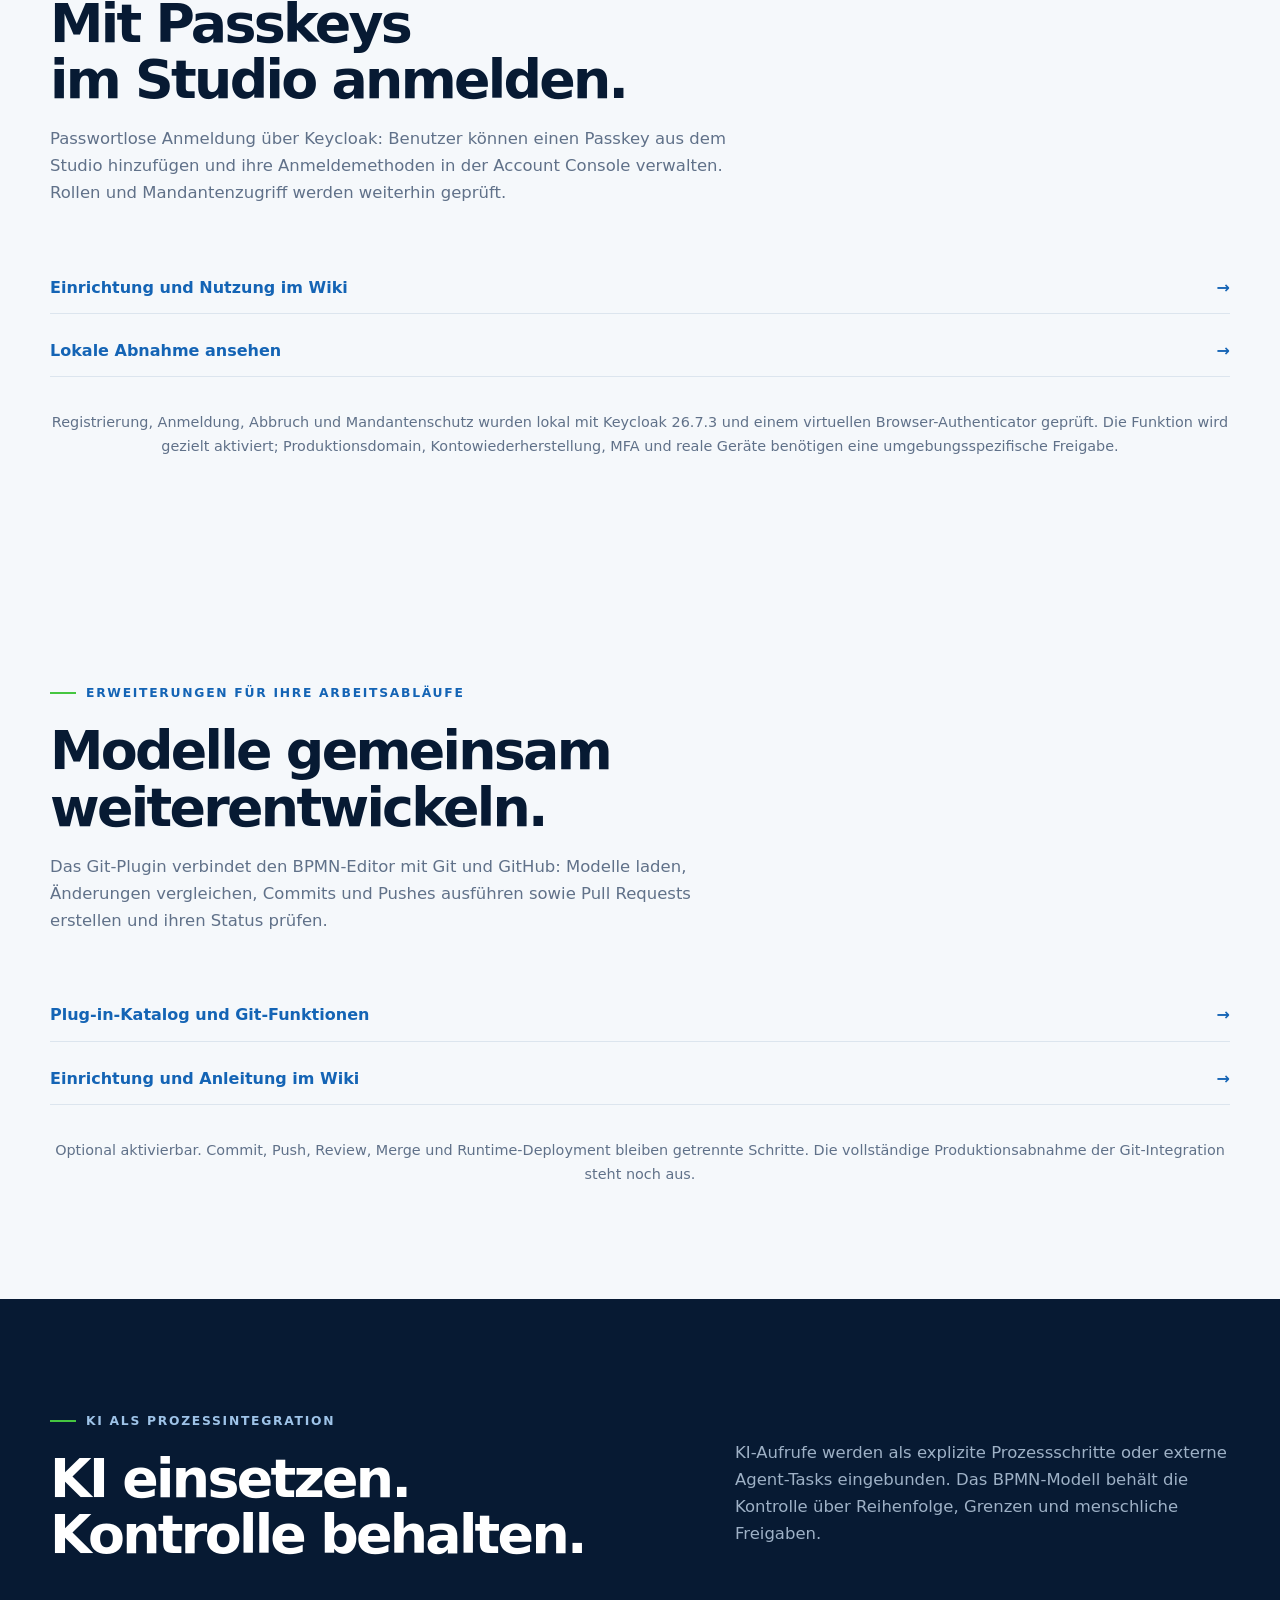
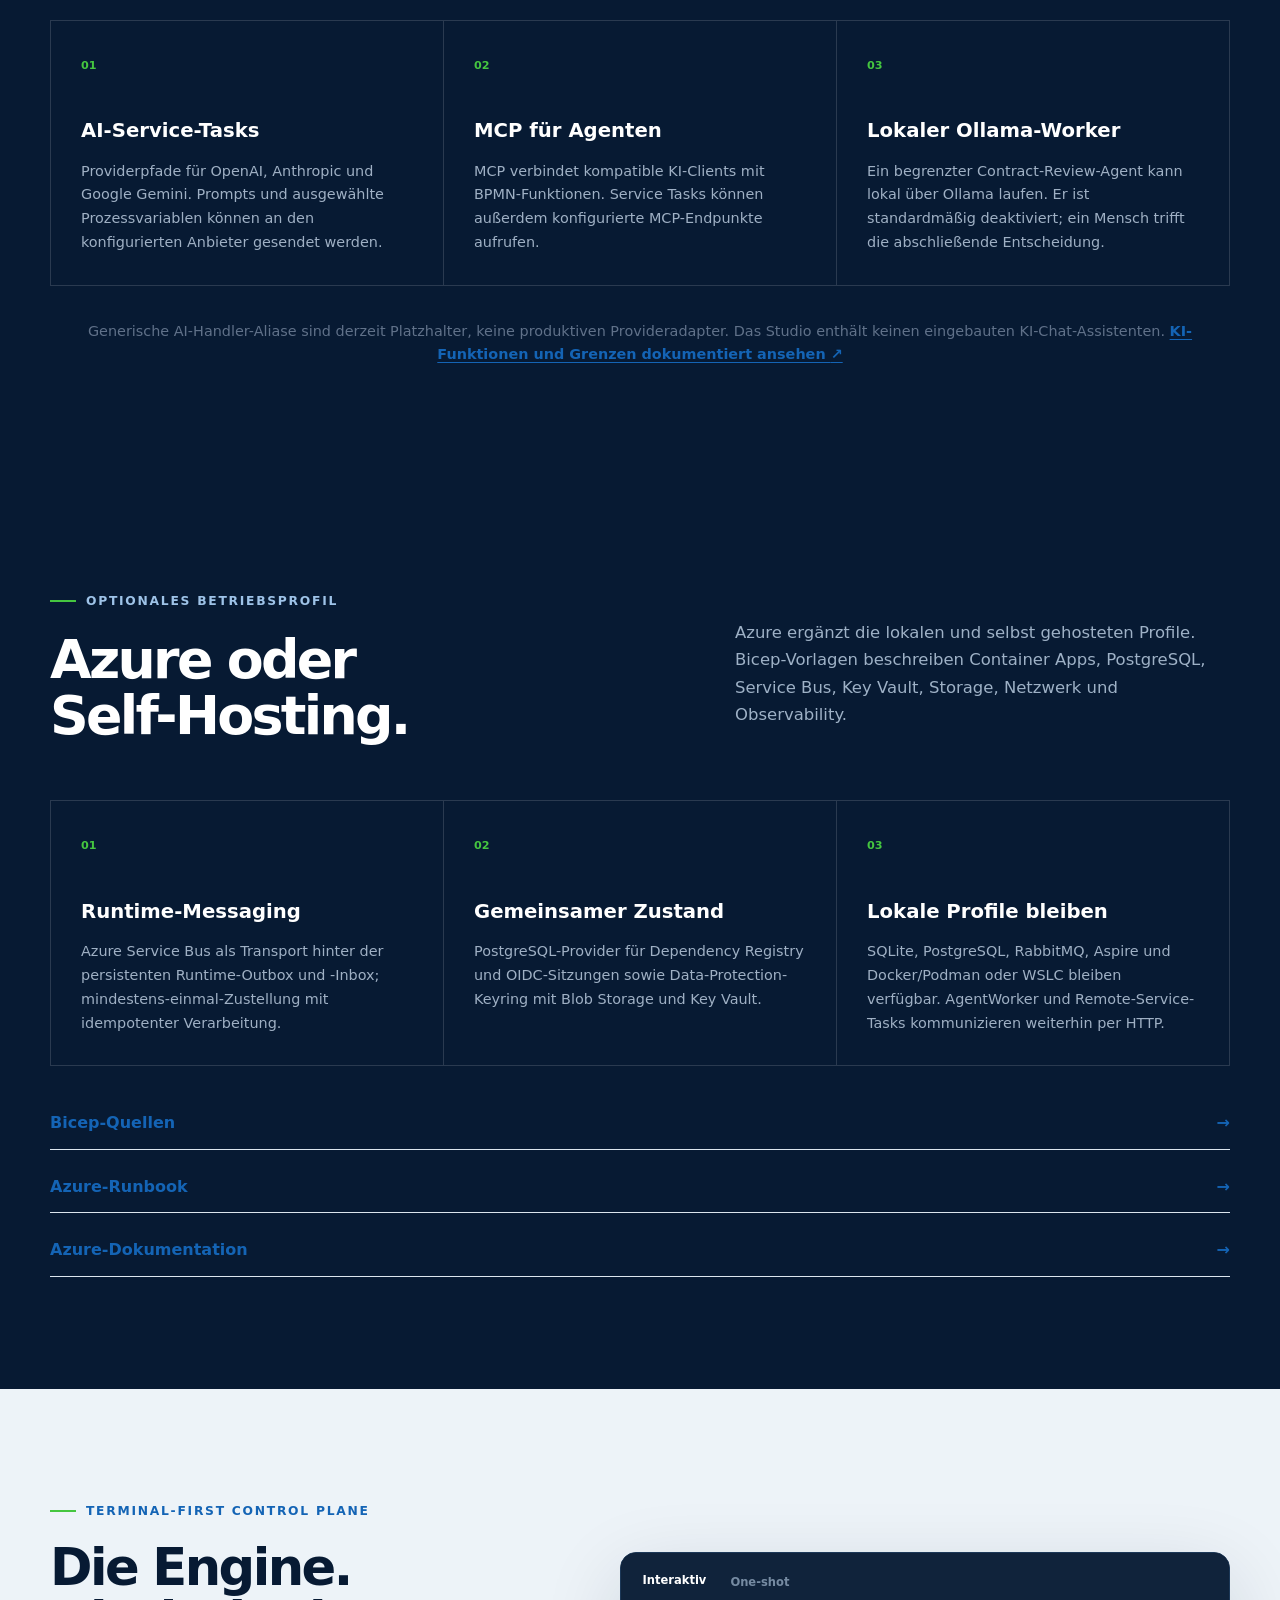
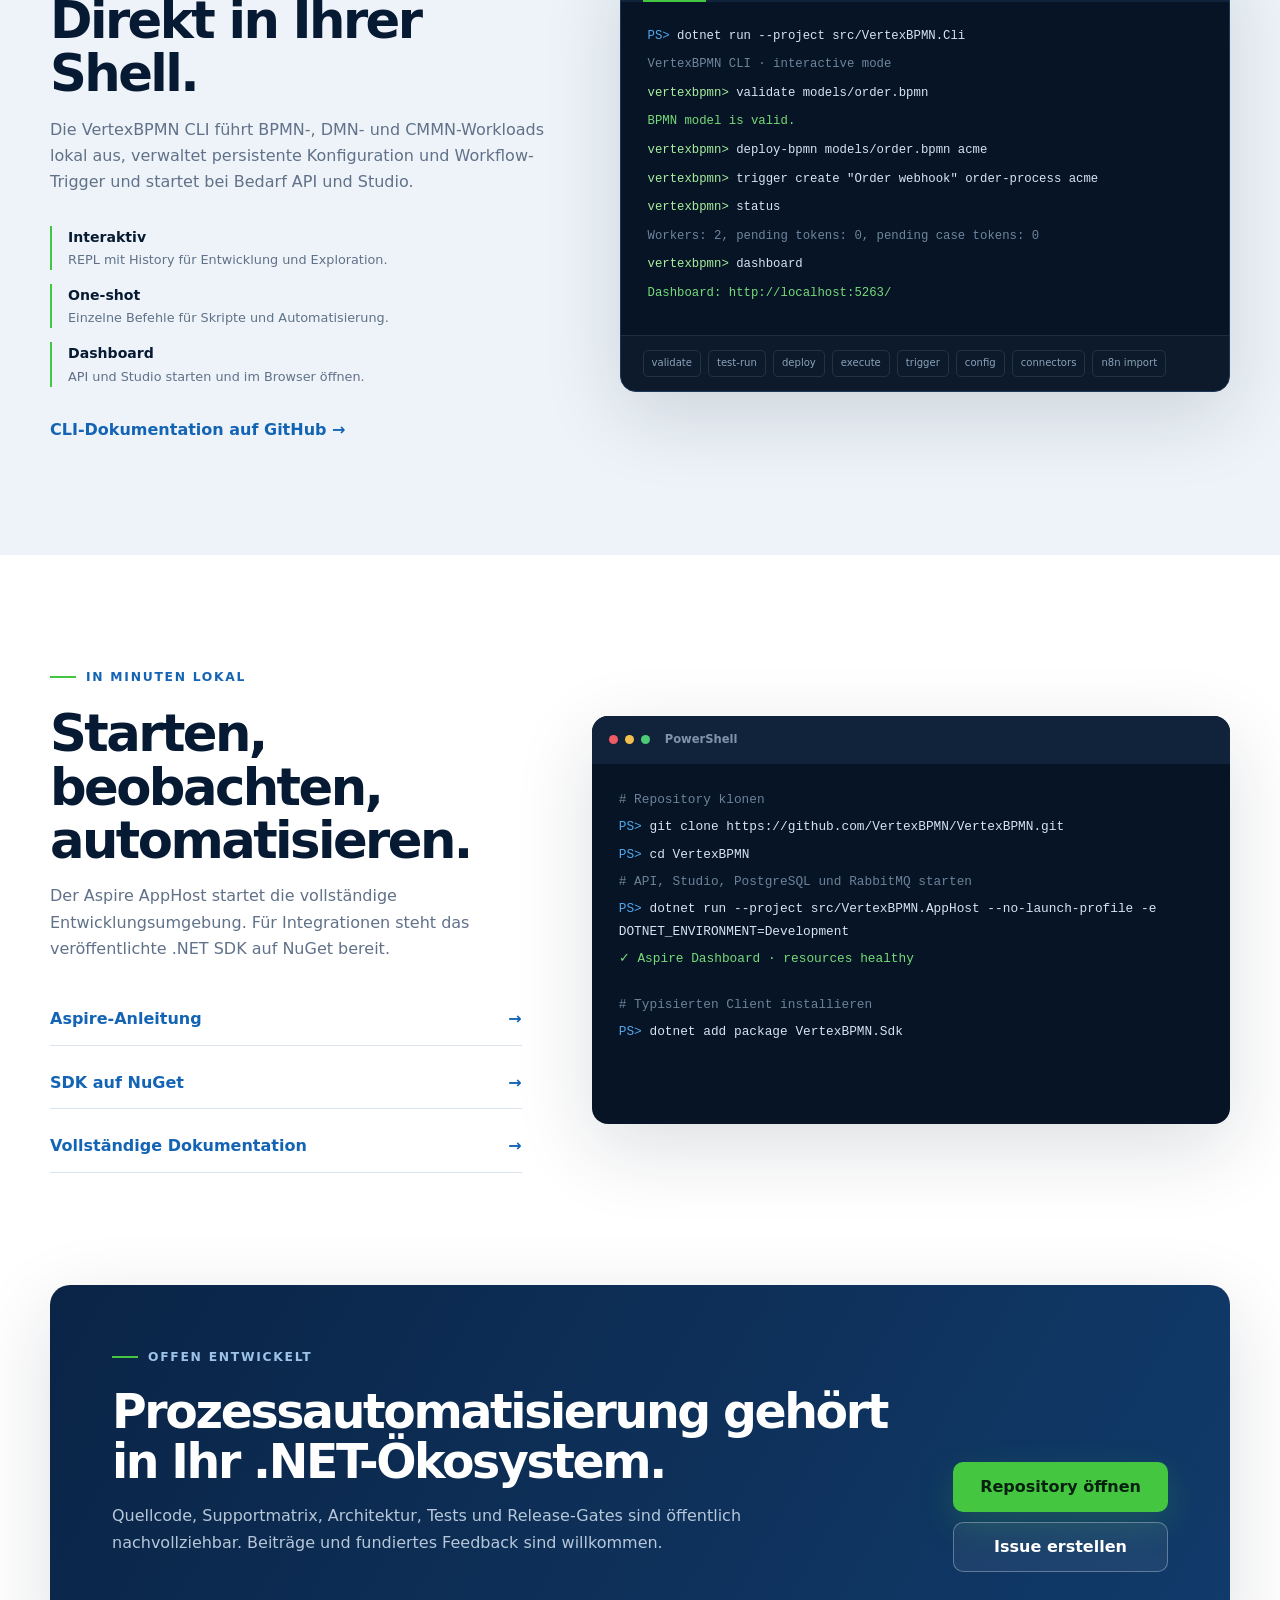
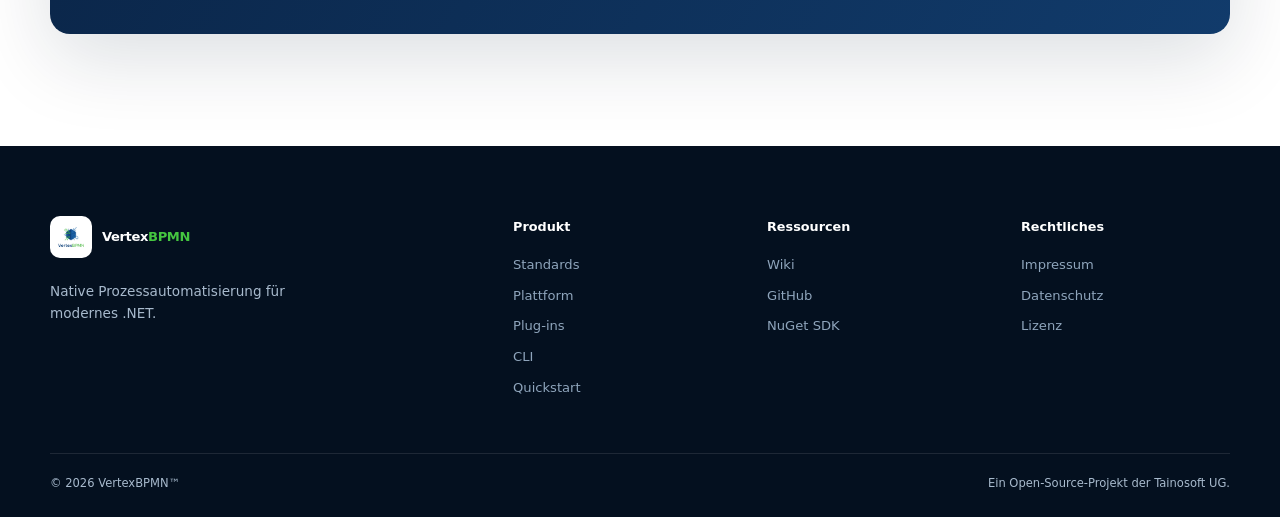
==== commit 5a384f0f: "docs: present optional Keycloak passkeys on website" ====
--- a/index.html
+++ b/index.html
@@ -146,6 +146,21 @@
       </div>
     </section>
 
+    <section class="section" id="passkeys">
+      <div class="container">
+        <div class="section-heading">
+          <p class="eyebrow dark"><span></span> Optional mit Keycloak</p>
+          <h2>Mit Passkeys<br>im Studio anmelden.</h2>
+          <p>Passwortlose Anmeldung über Keycloak: Benutzer können einen Passkey aus dem Studio hinzufügen und ihre Anmeldemethoden in der Account Console verwalten. Rollen und Mandantenzugriff werden weiterhin geprüft.</p>
+        </div>
+        <div class="quick-links">
+          <a href="https://github.com/VertexBPMN/VertexBPMN/wiki/Passkeys">Einrichtung und Nutzung im Wiki <span aria-hidden="true">→</span></a>
+          <a href="https://github.com/VertexBPMN/VertexBPMN/blob/codex/keycloak-passkeys/docs/reviews/2026-10-13_Keycloak-Passkeys_AIA-und-Tenant-Abnahme.md">Lokale Abnahme ansehen <span aria-hidden="true">→</span></a>
+        </div>
+        <p class="evidence-link">Registrierung, Anmeldung, Abbruch und Mandantenschutz wurden lokal mit Keycloak 26.7.3 und einem virtuellen Browser-Authenticator geprüft. Die Funktion wird gezielt aktiviert; Produktionsdomain, Kontowiederherstellung, MFA und reale Geräte benötigen eine umgebungsspezifische Freigabe.</p>
+      </div>
+    </section>
+
     <section class="section" id="plugins">
       <div class="container">
         <div class="section-heading">
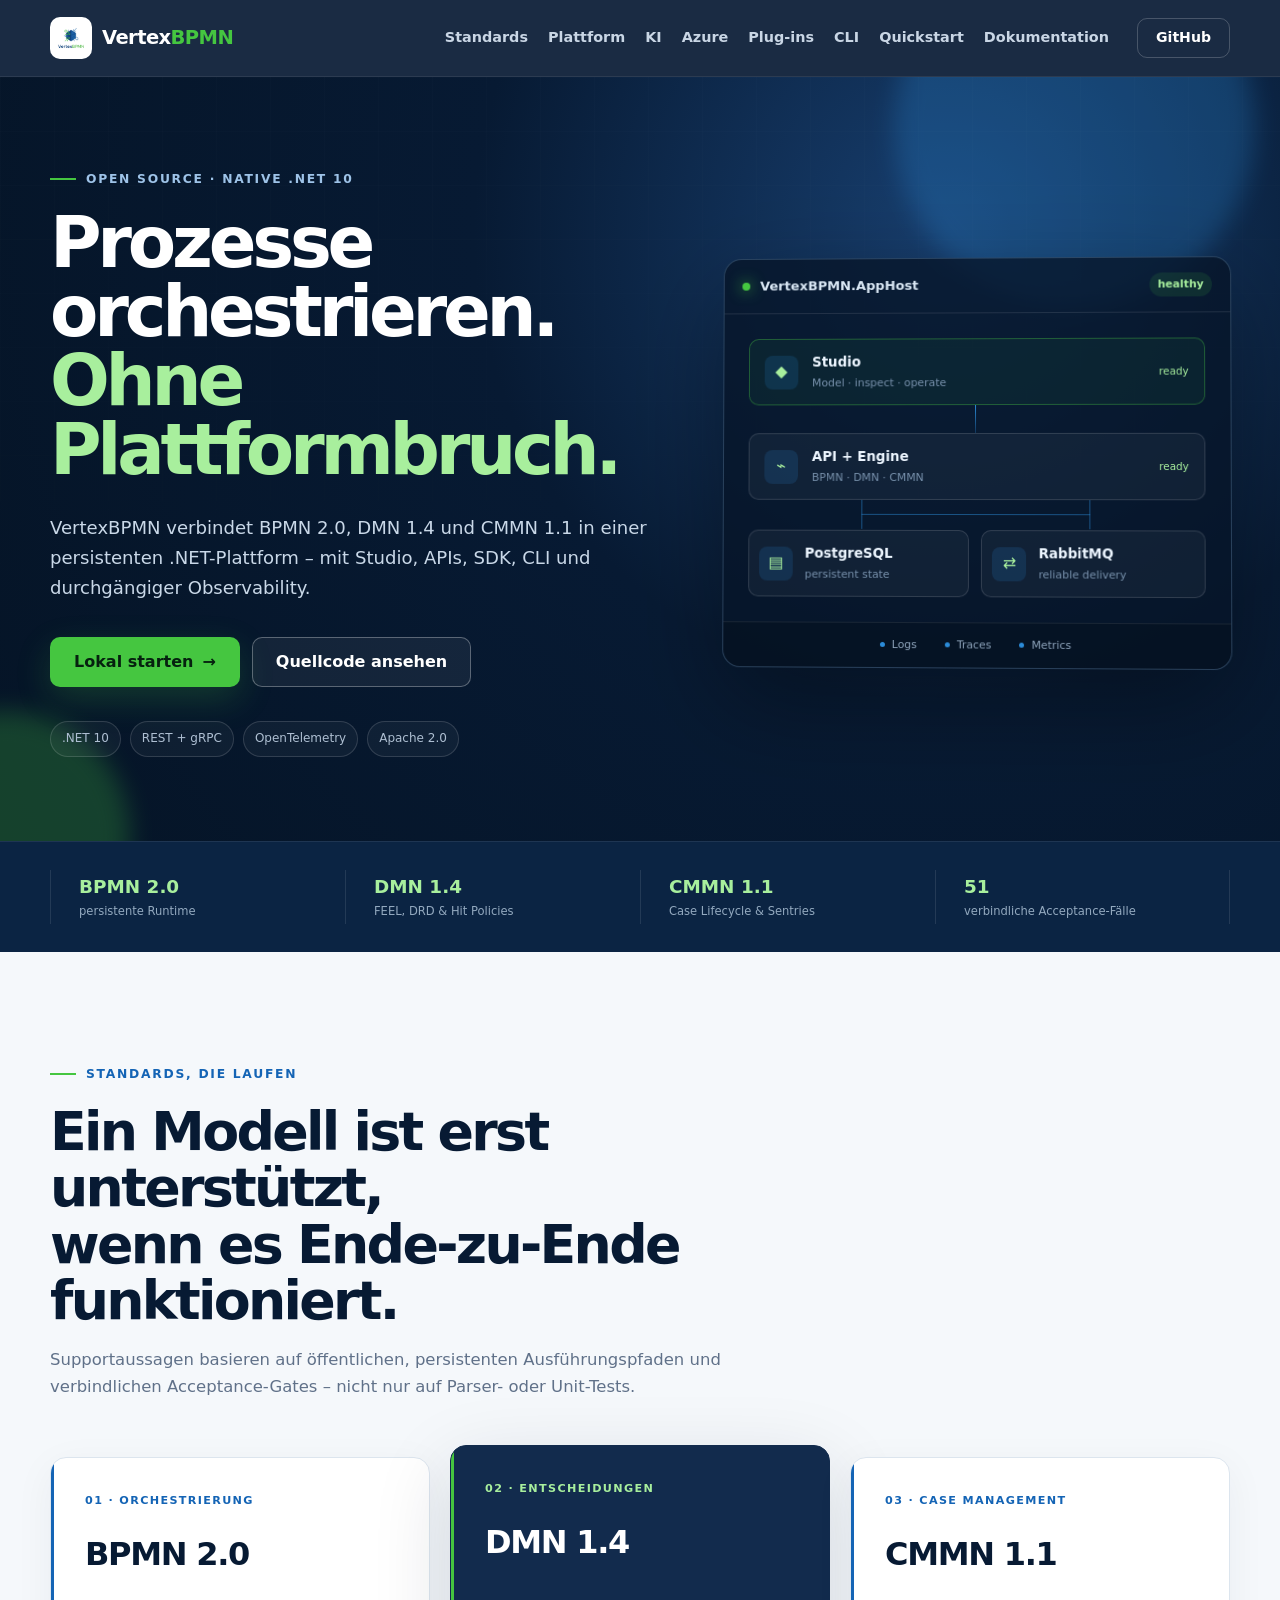
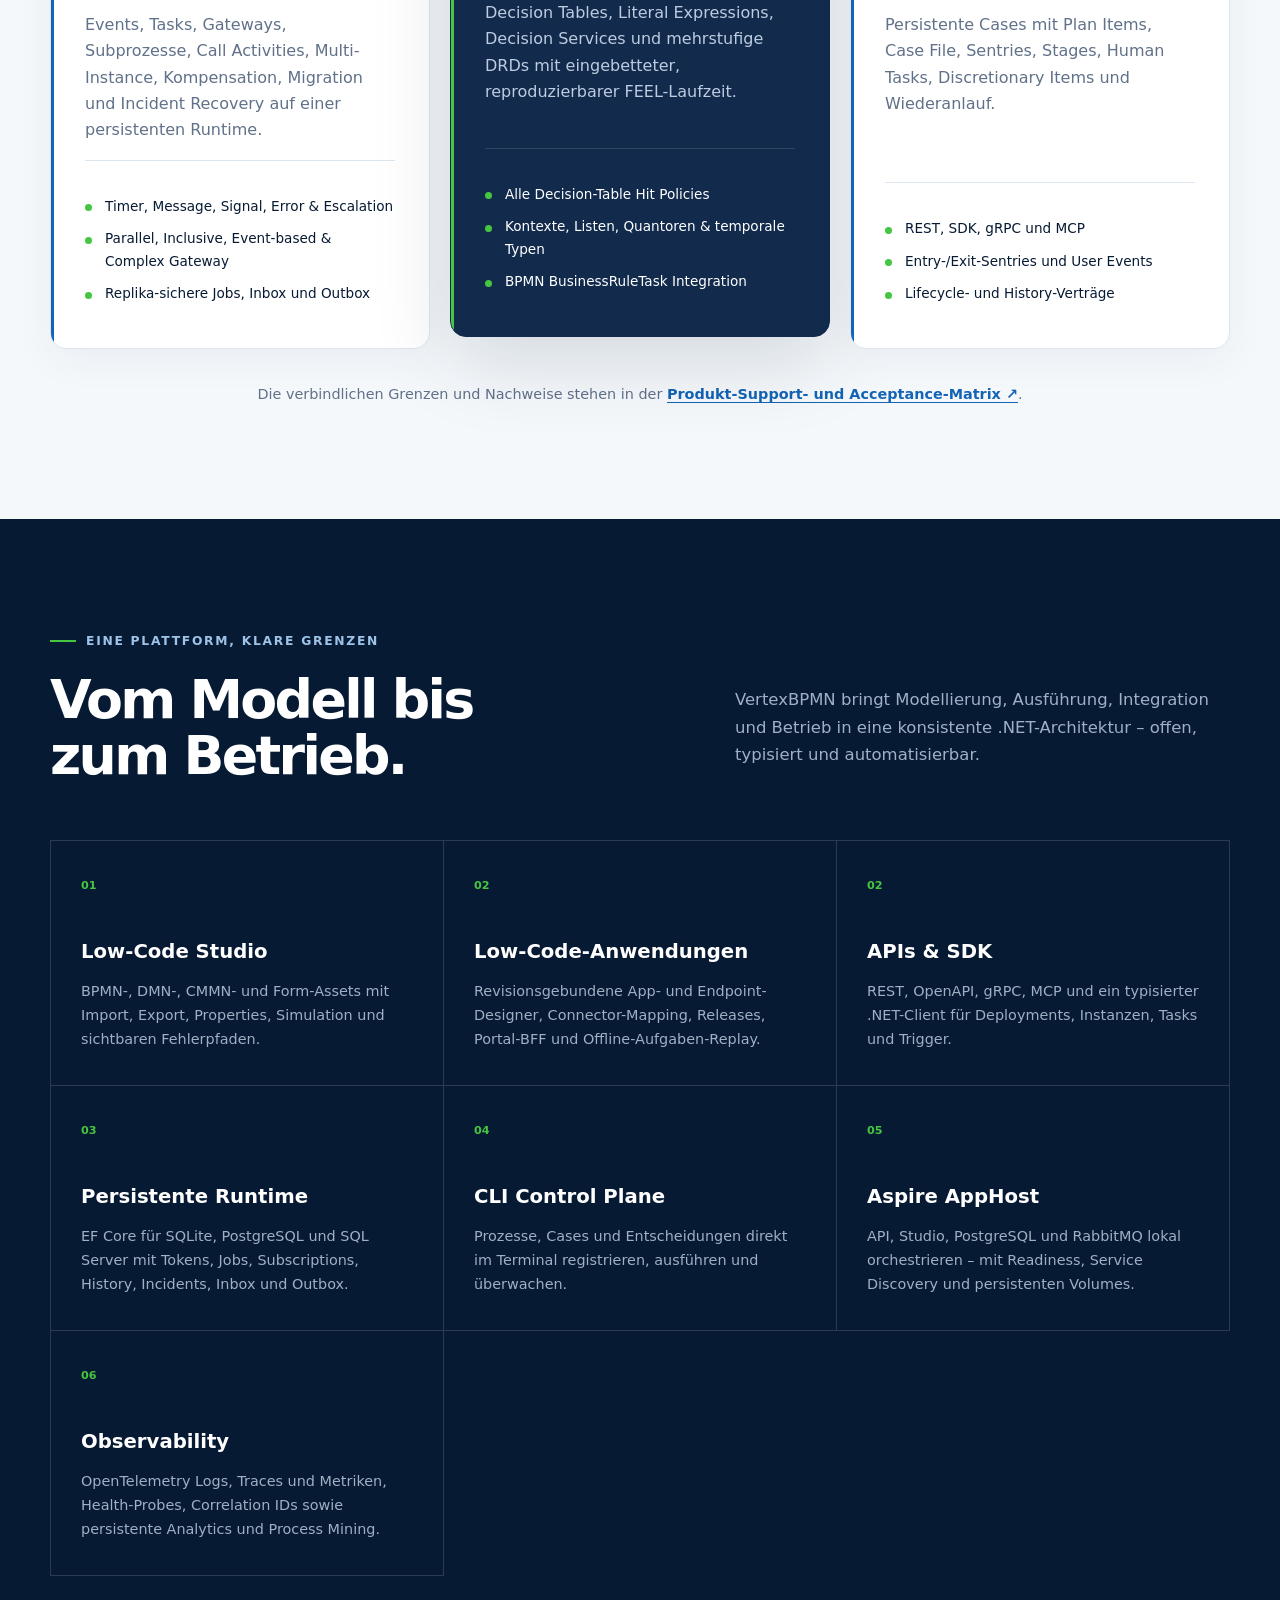
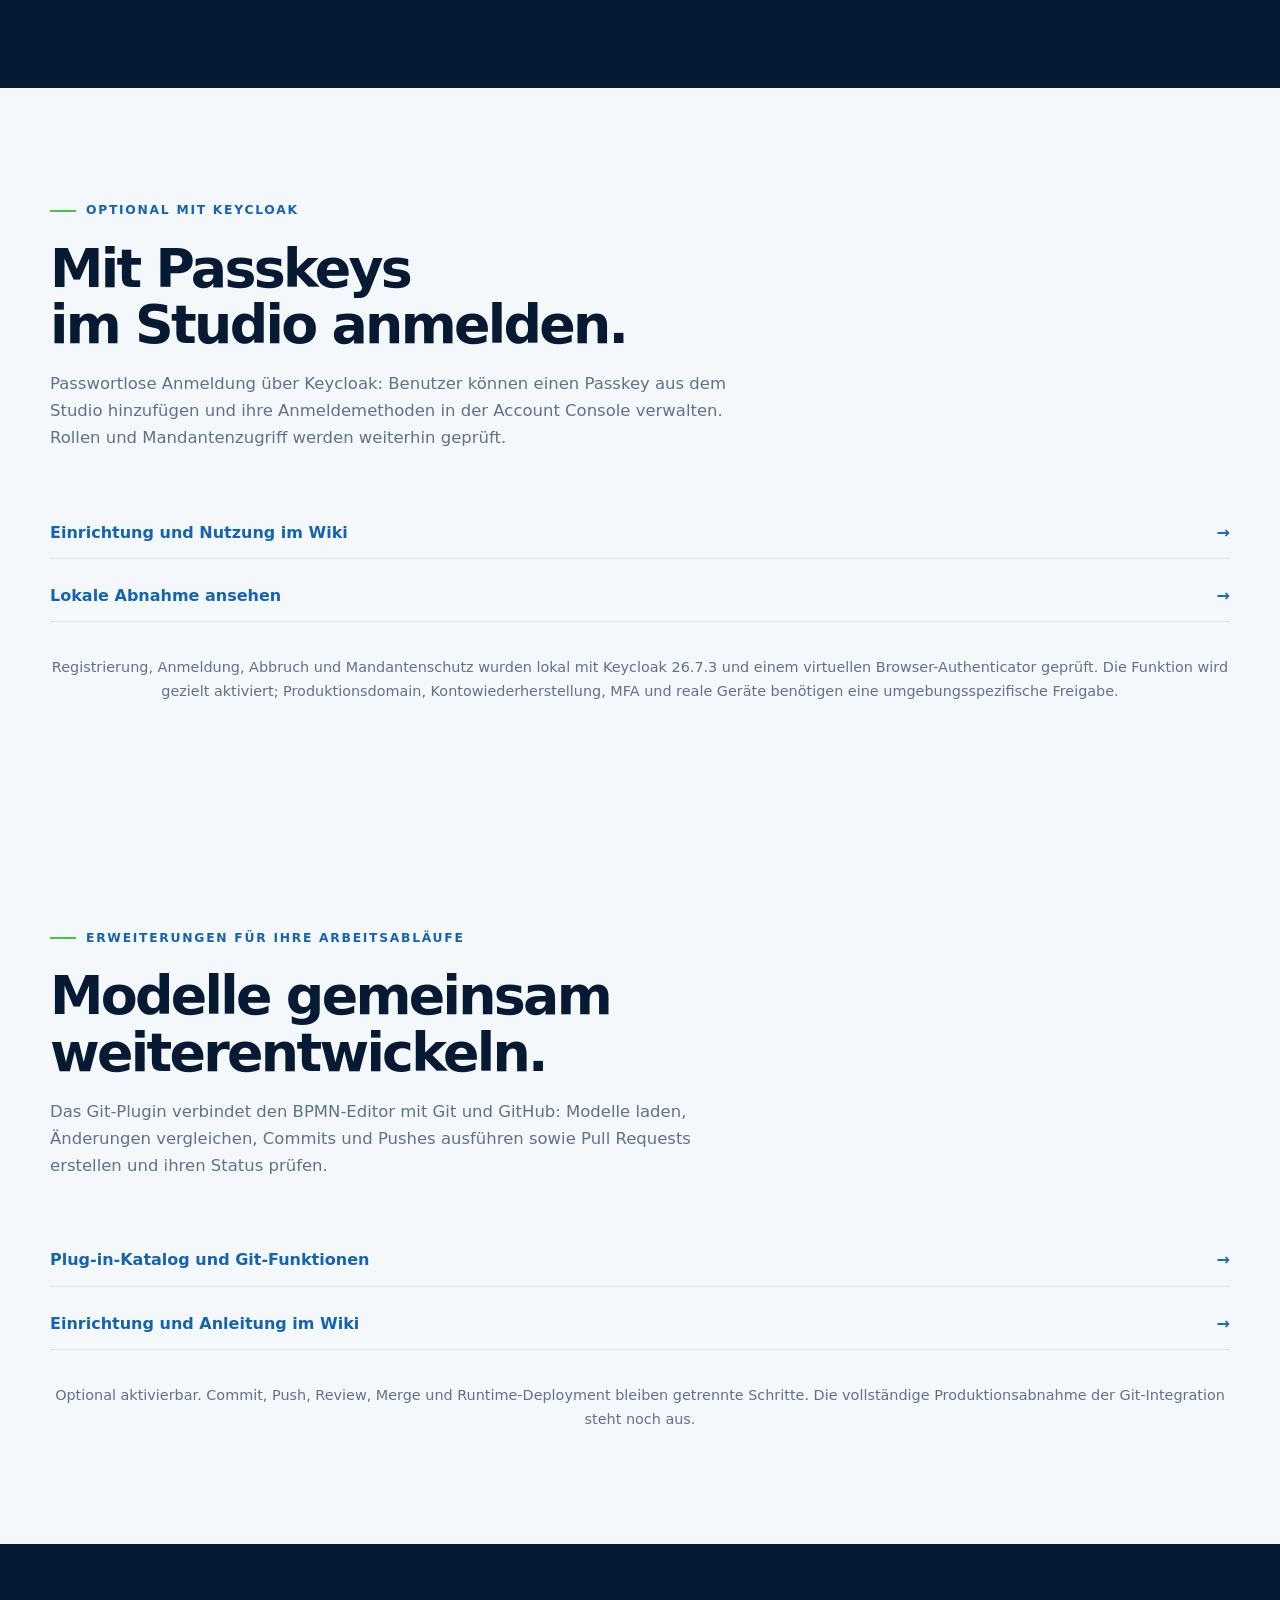
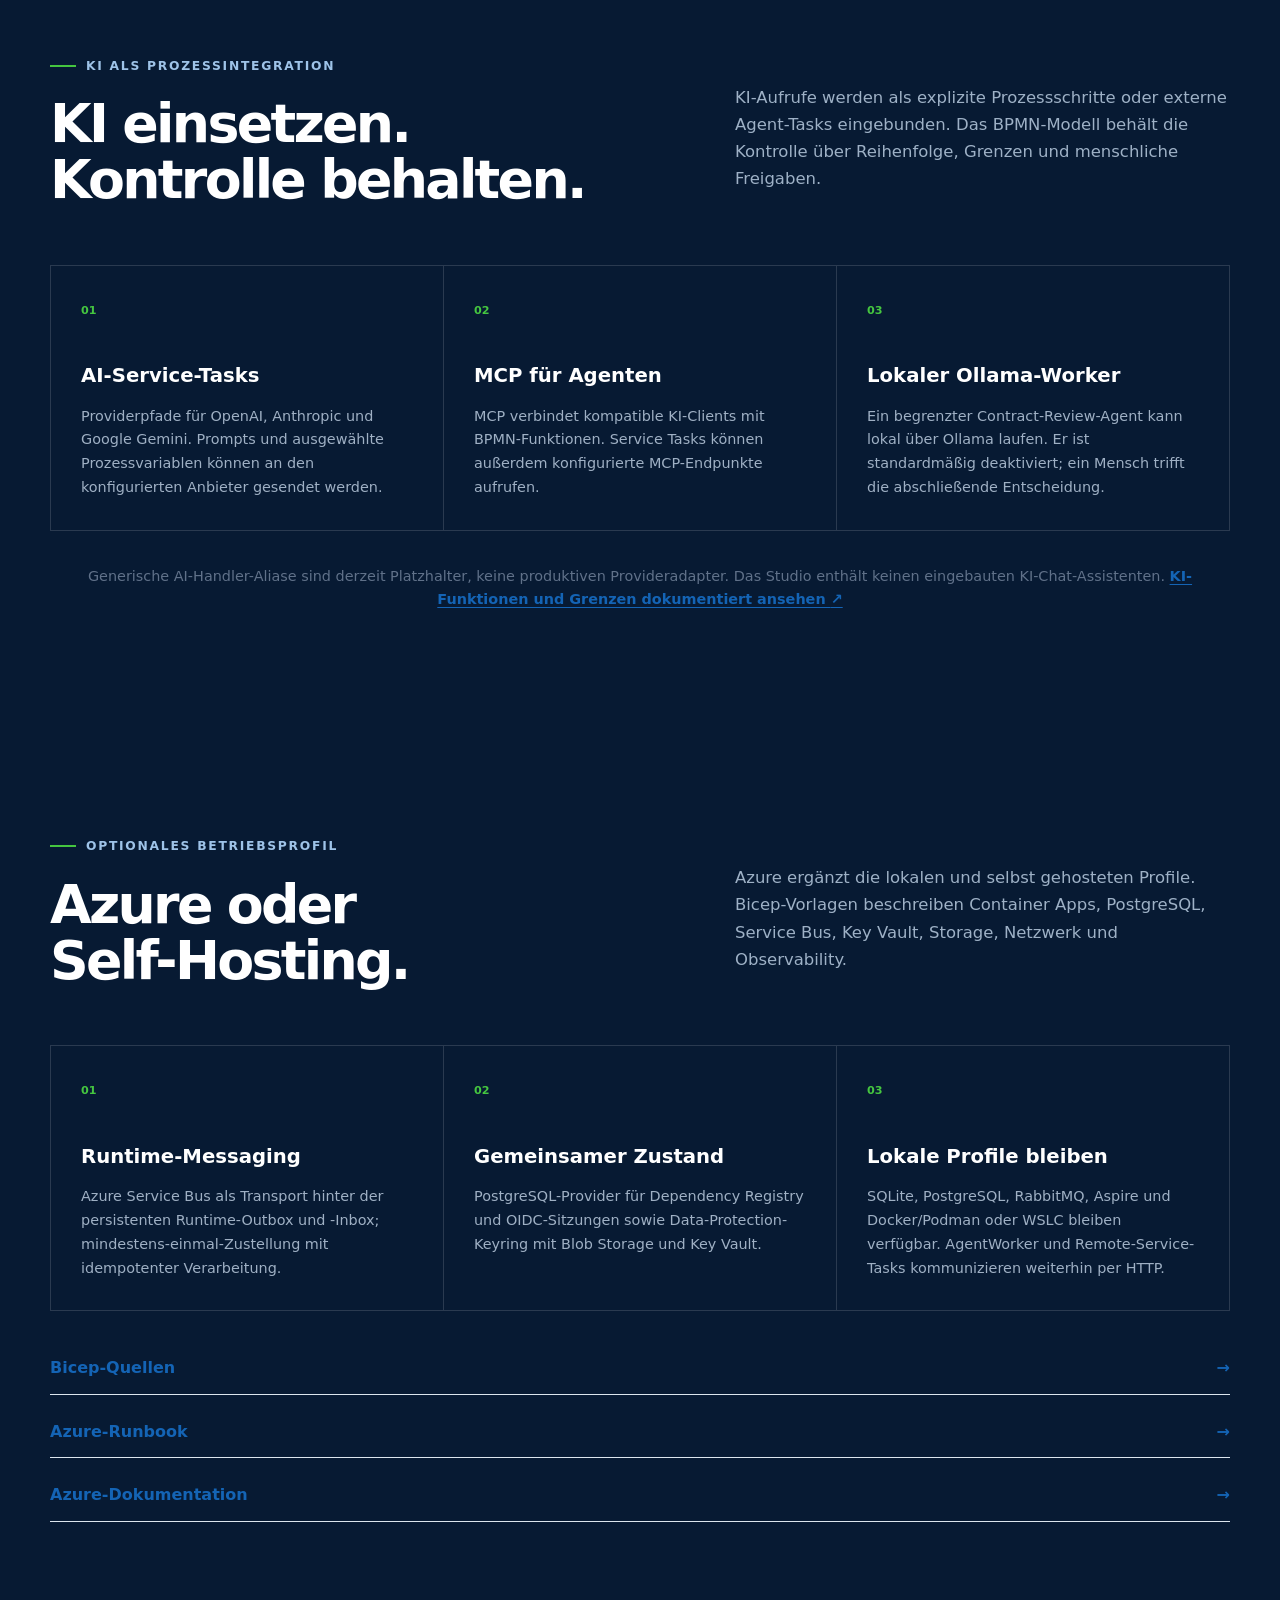
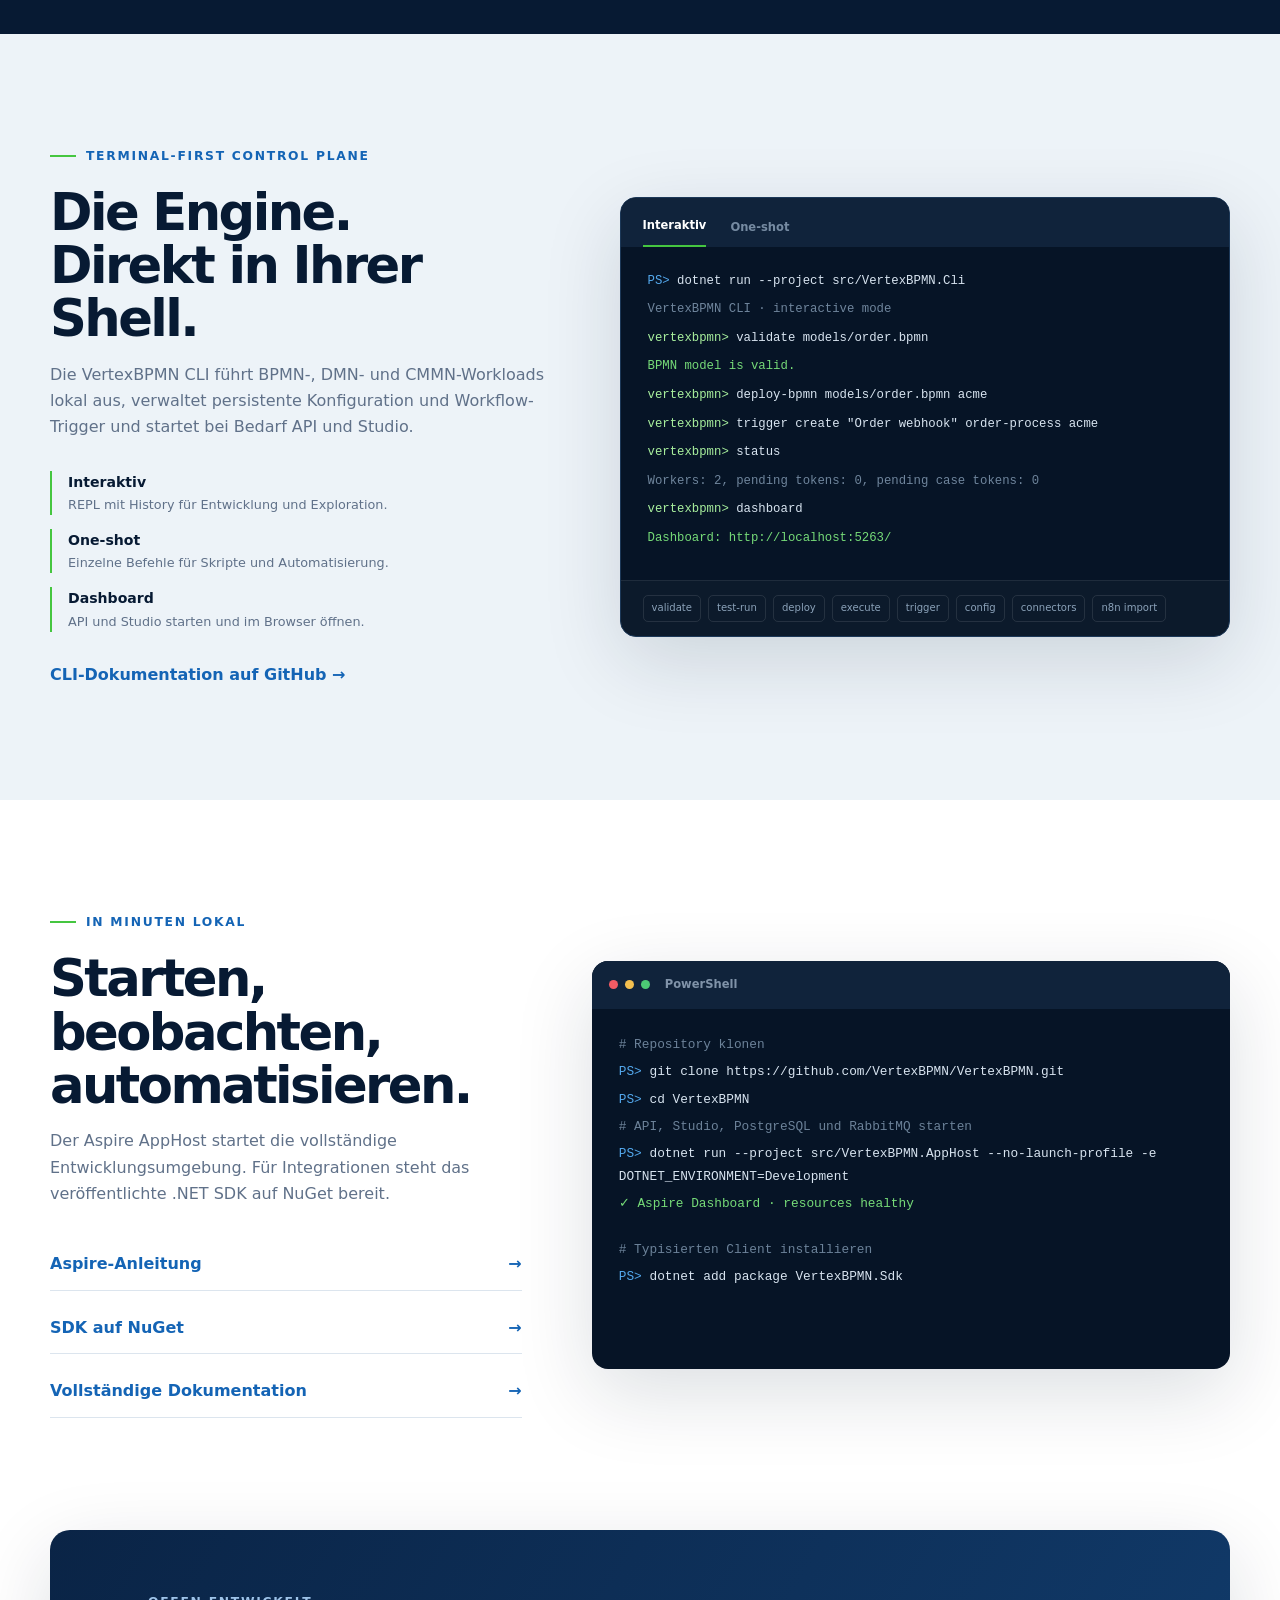
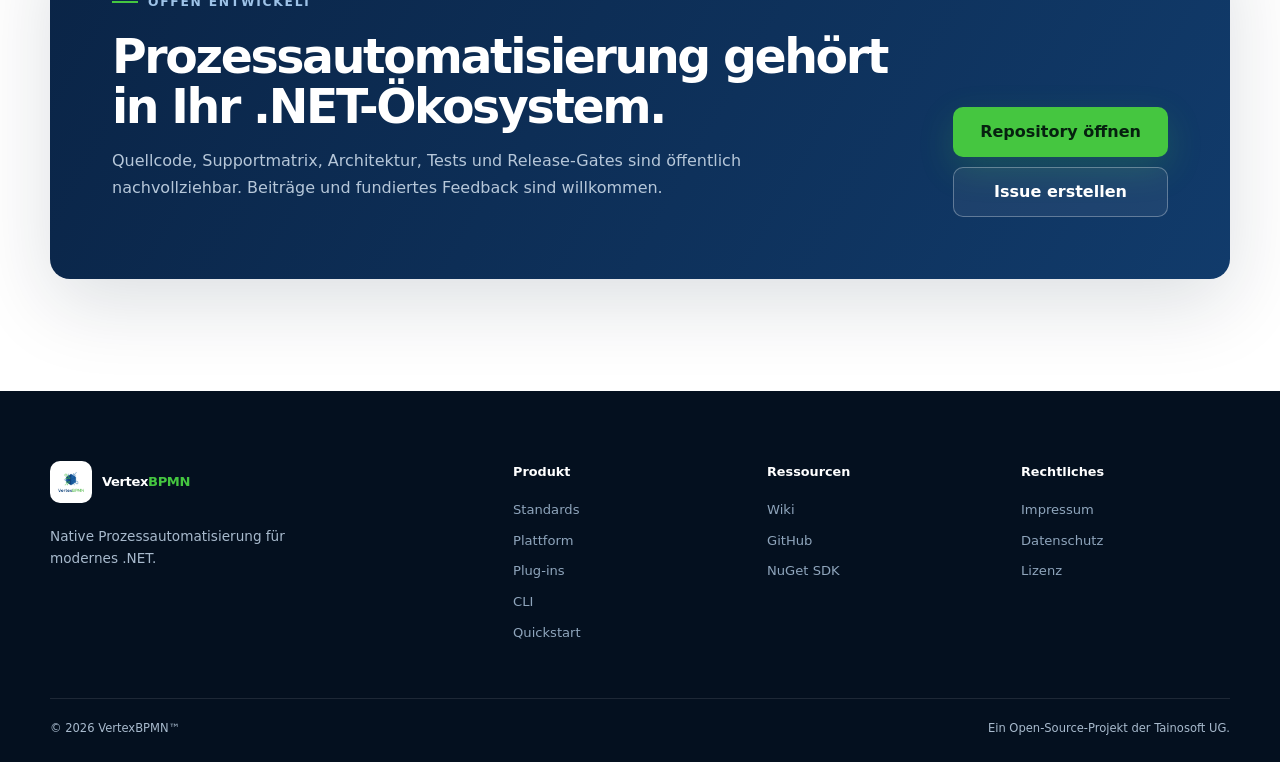
==== commit 78796526: "docs: announce VertexBPMN 1.2.0 low-code platform" ====
--- a/index.html
+++ b/index.html
@@ -137,6 +137,7 @@
         </div>
         <div class="capability-grid">
           <article><span class="cap-number">01</span><h3>Low-Code Studio</h3><p>BPMN-, DMN-, CMMN- und Form-Assets mit Import, Export, Properties, Simulation und sichtbaren Fehlerpfaden.</p></article>
+          <article><span class="cap-number">02</span><h3>Low-Code-Anwendungen</h3><p>Revisionsgebundene App- und Endpoint-Designer, Connector-Mapping, Releases, Portal-BFF und Offline-Aufgaben-Replay.</p></article>
           <article><span class="cap-number">02</span><h3>APIs &amp; SDK</h3><p>REST, OpenAPI, gRPC, MCP und ein typisierter .NET-Client für Deployments, Instanzen, Tasks und Trigger.</p></article>
           <article><span class="cap-number">03</span><h3>Persistente Runtime</h3><p>EF Core für SQLite, PostgreSQL und SQL Server mit Tokens, Jobs, Subscriptions, History, Incidents, Inbox und Outbox.</p></article>
           <article><span class="cap-number">04</span><h3>CLI Control Plane</h3><p>Prozesse, Cases und Entscheidungen direkt im Terminal registrieren, ausführen und überwachen.</p></article>
@@ -155,7 +156,7 @@
         </div>
         <div class="quick-links">
           <a href="https://github.com/VertexBPMN/VertexBPMN/wiki/Passkeys">Einrichtung und Nutzung im Wiki <span aria-hidden="true">→</span></a>
-          <a href="https://github.com/VertexBPMN/VertexBPMN/blob/codex/keycloak-passkeys/docs/reviews/2026-10-13_Keycloak-Passkeys_AIA-und-Tenant-Abnahme.md">Lokale Abnahme ansehen <span aria-hidden="true">→</span></a>
+          <a href="https://github.com/VertexBPMN/VertexBPMN/blob/master/docs/reviews/2026-10-13_Keycloak-Passkeys_AIA-und-Tenant-Abnahme.md">Lokale Abnahme ansehen <span aria-hidden="true">→</span></a>
         </div>
         <p class="evidence-link">Registrierung, Anmeldung, Abbruch und Mandantenschutz wurden lokal mit Keycloak 26.7.3 und einem virtuellen Browser-Authenticator geprüft. Die Funktion wird gezielt aktiviert; Produktionsdomain, Kontowiederherstellung, MFA und reale Geräte benötigen eine umgebungsspezifische Freigabe.</p>
       </div>
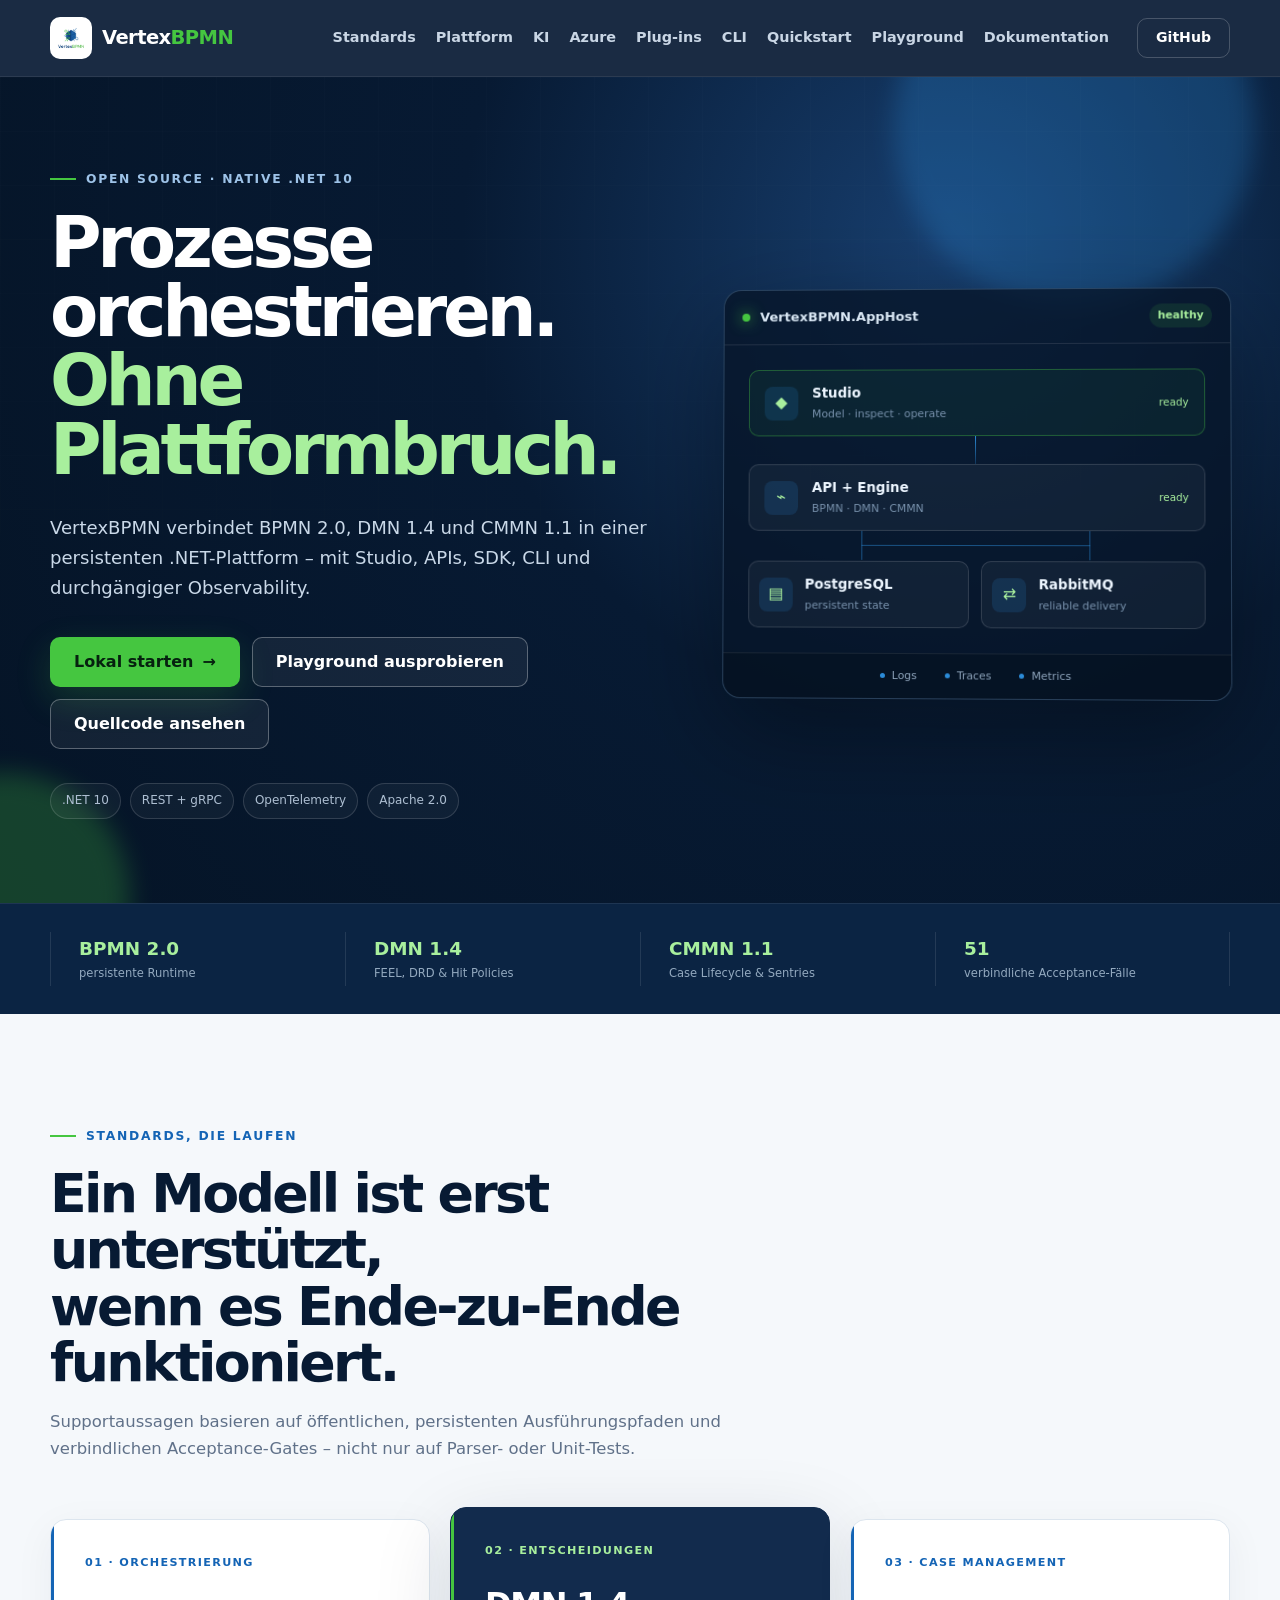
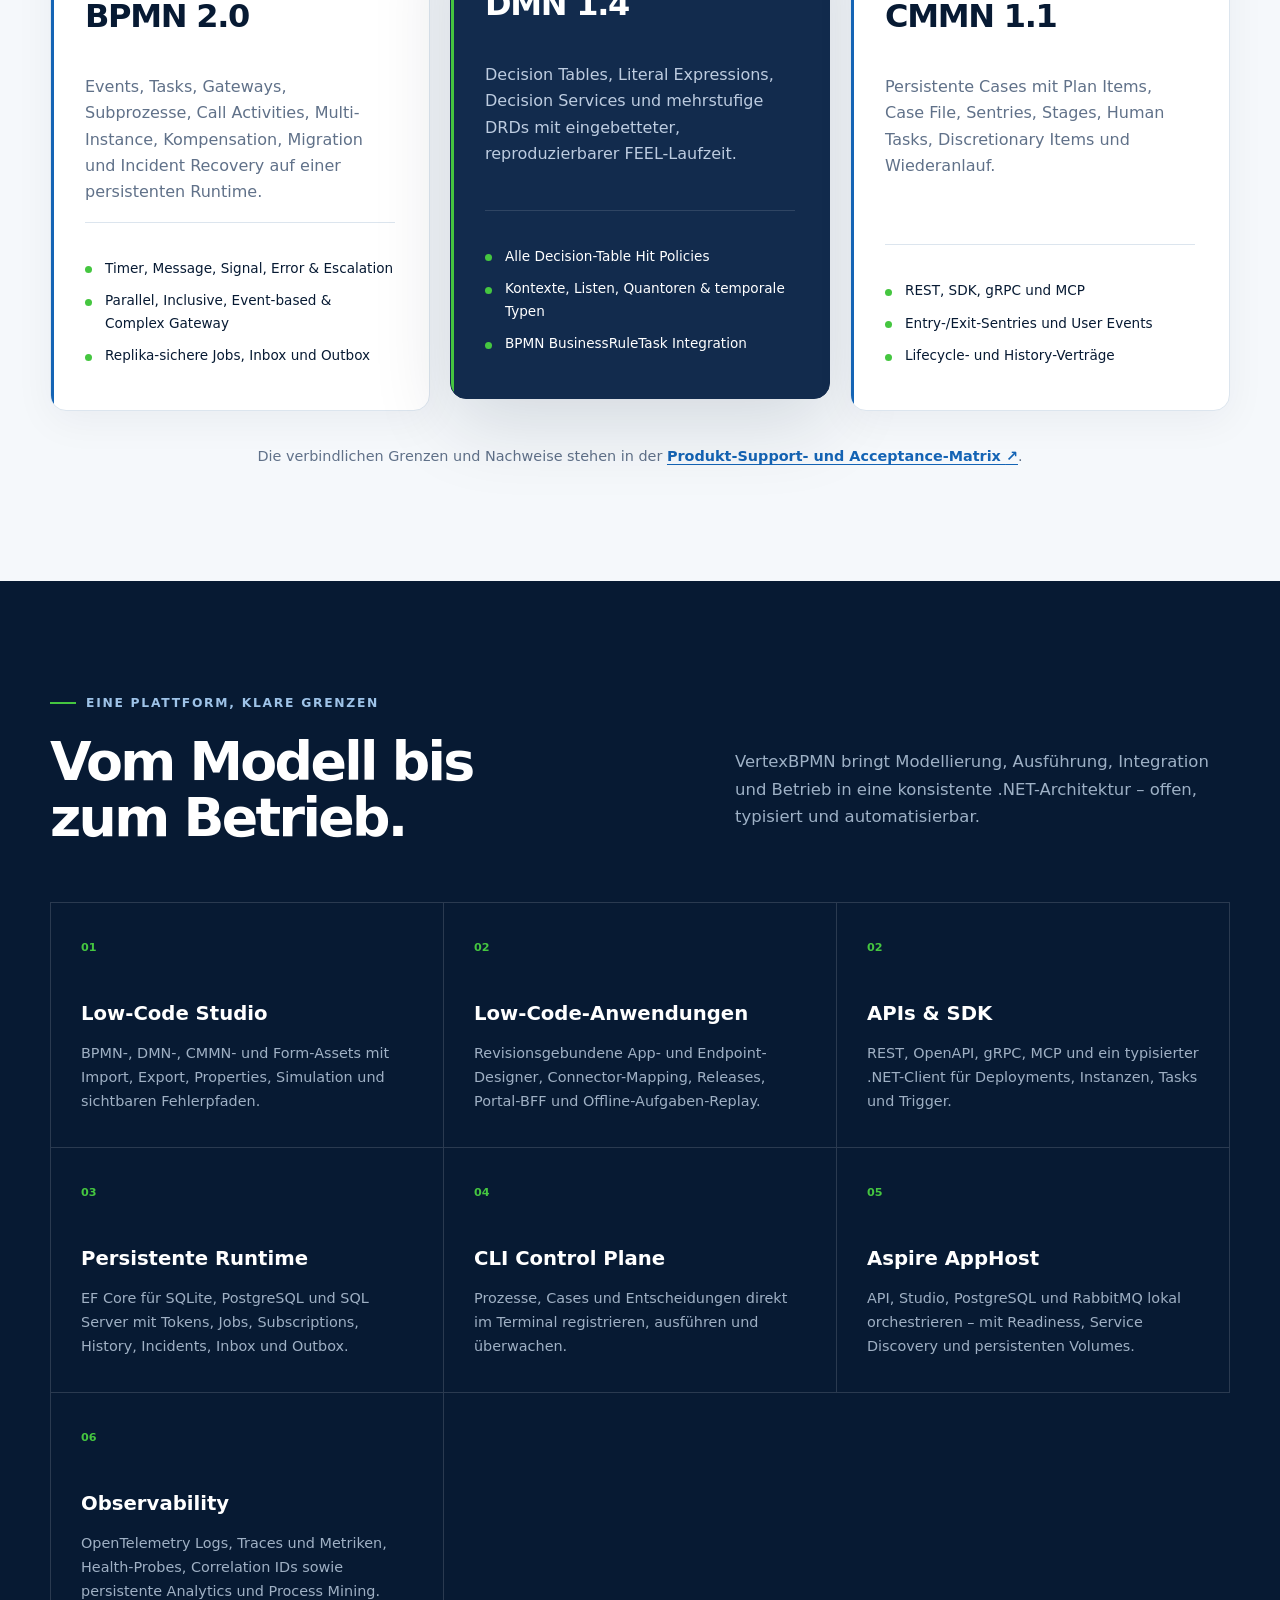
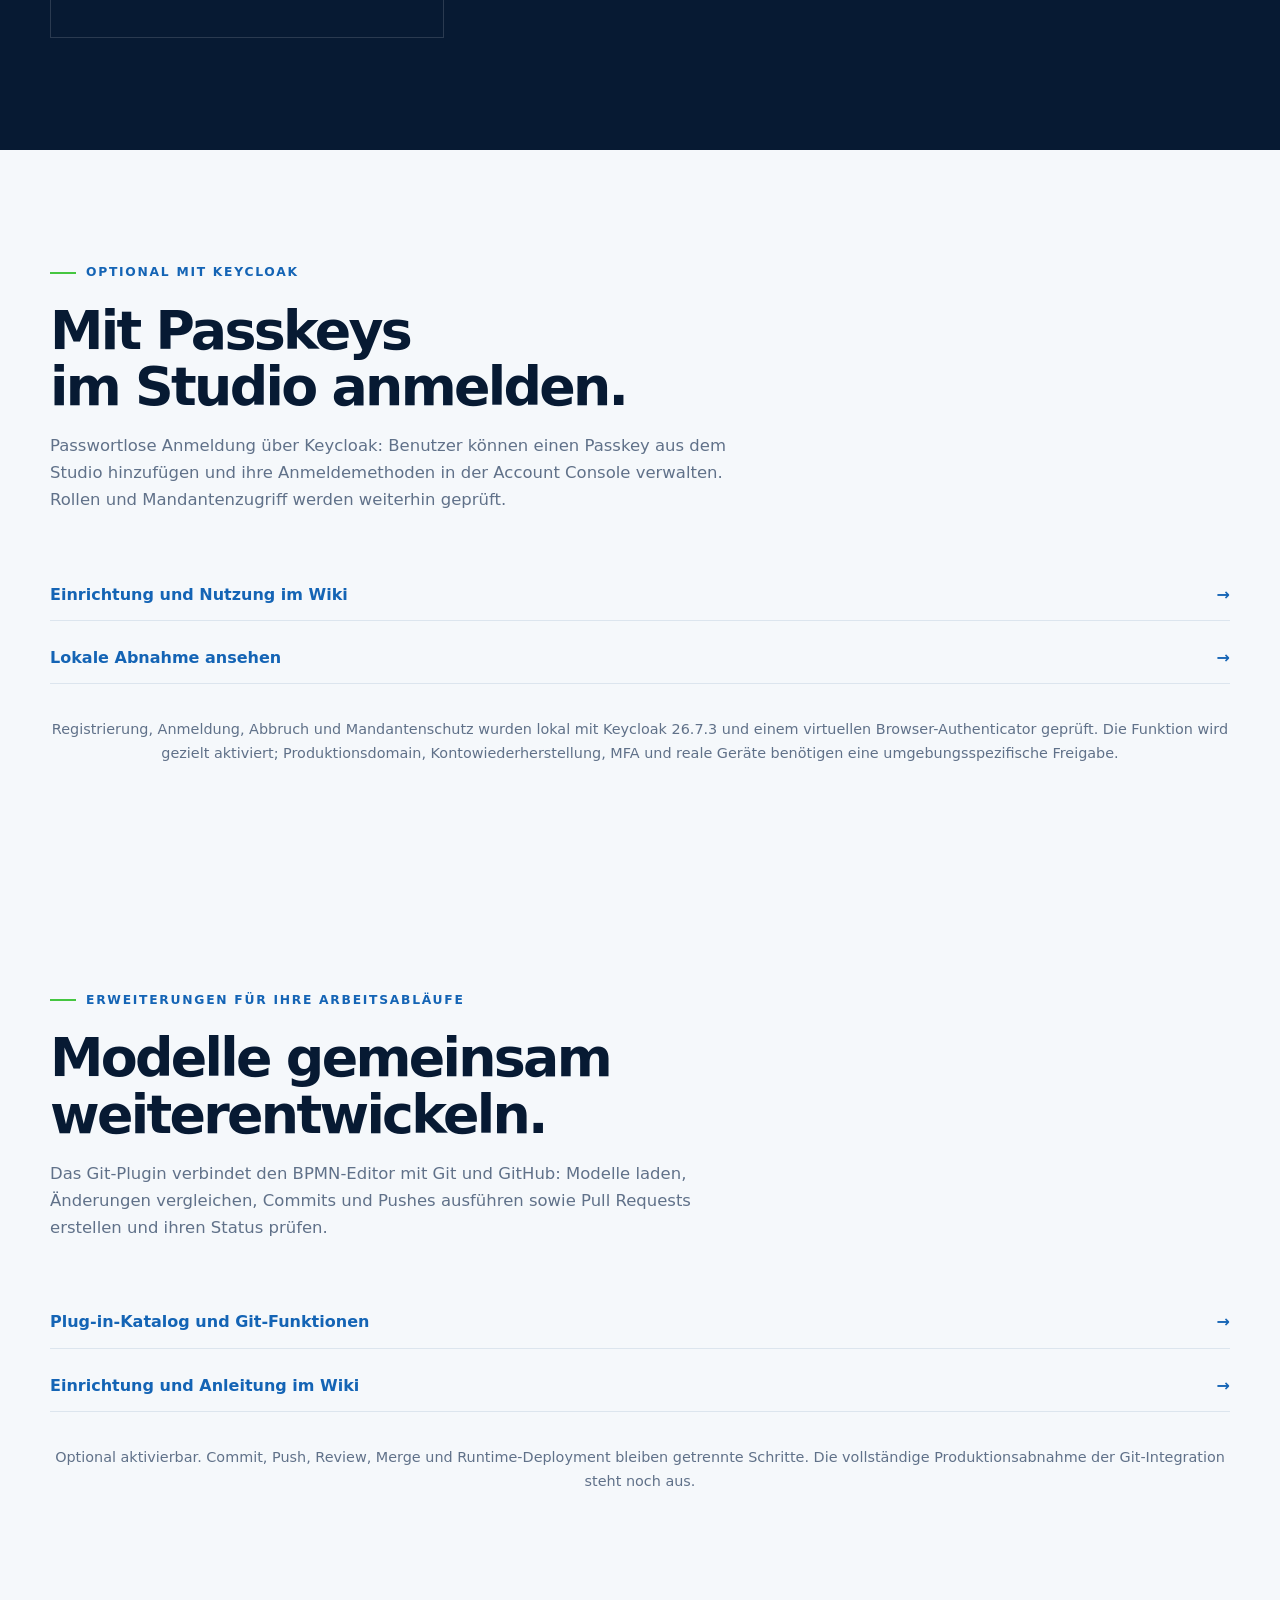
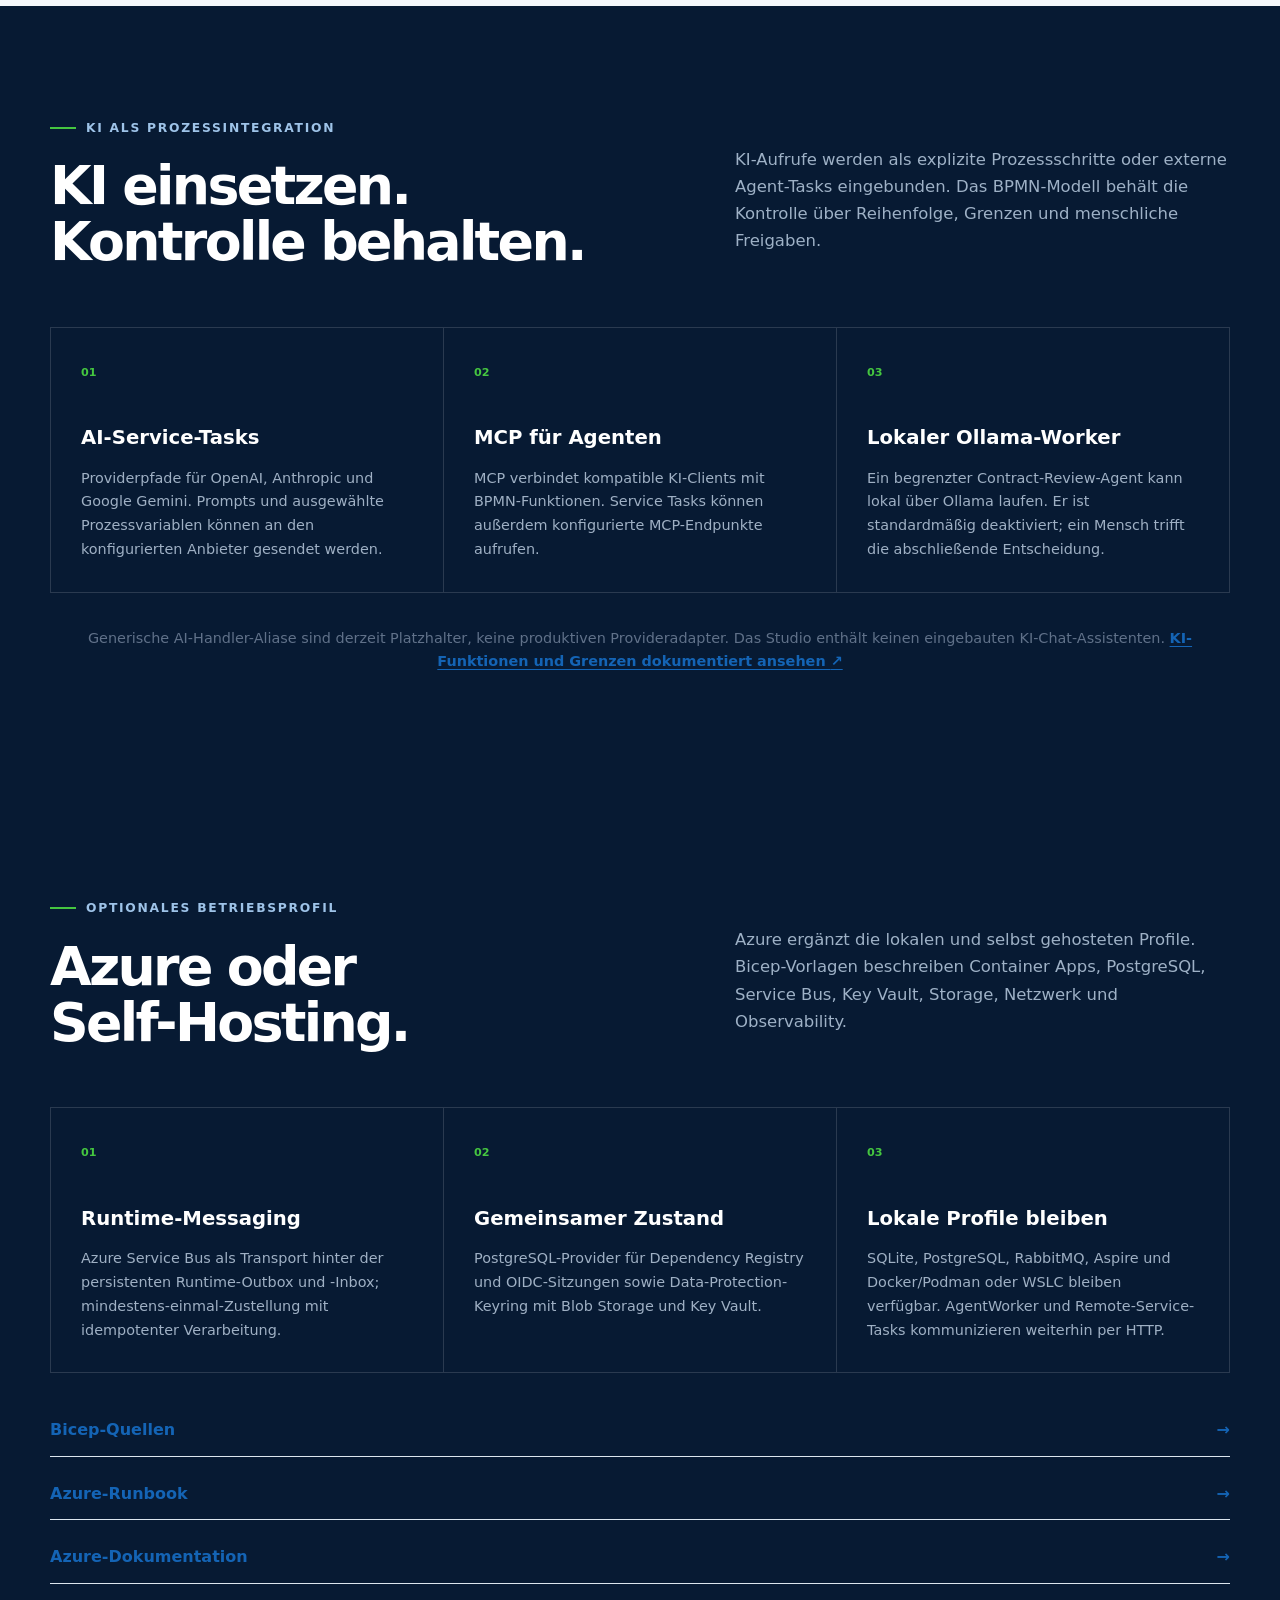
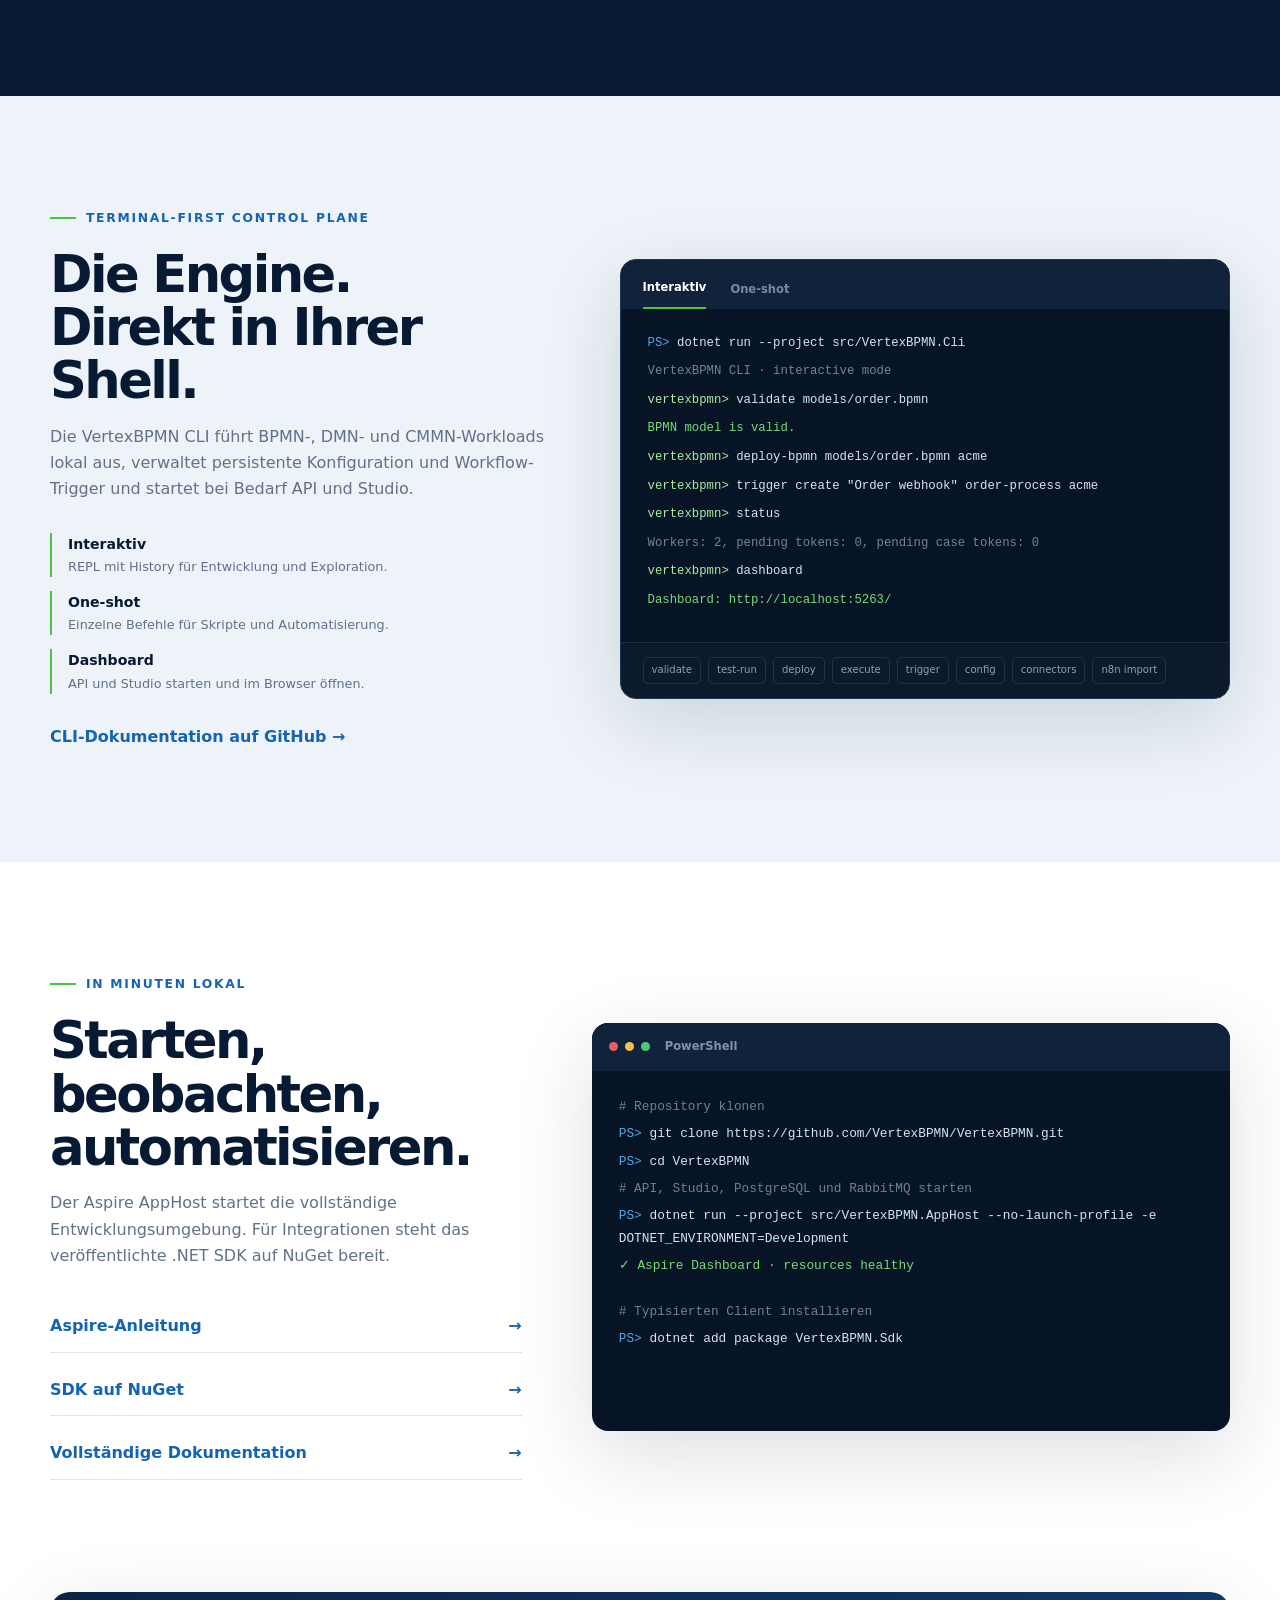
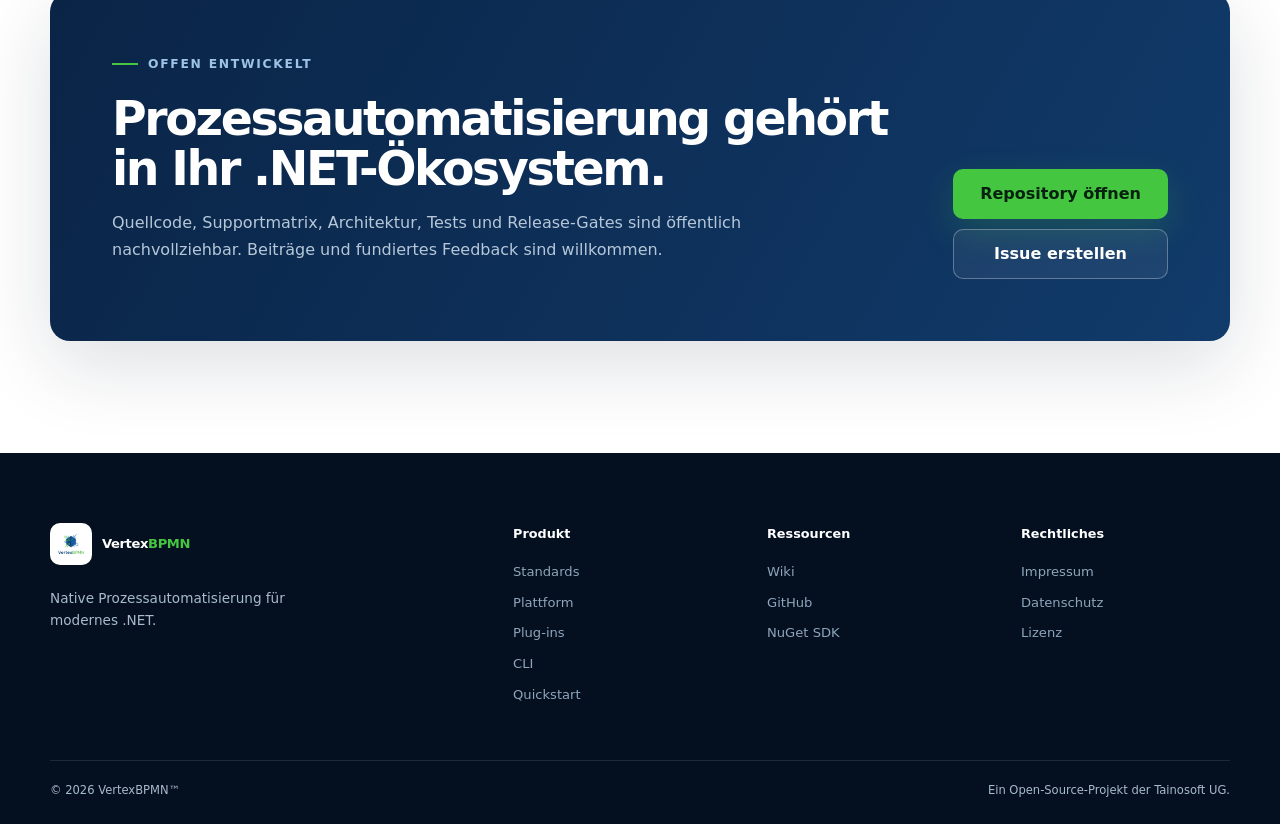
==== commit 273c5100: "feat: add guided VertexBPMN playground page" ====
--- a/index.html
+++ b/index.html
@@ -33,6 +33,7 @@
         <a href="plugins.html">Plug-ins</a>
         <a href="#cli">CLI</a>
         <a href="#start">Quickstart</a>
+        <a href="playground.html">Playground</a>
         <a href="https://github.com/VertexBPMN/VertexBPMN/wiki">Dokumentation</a>
       </nav>
       <a class="button button-small button-ghost" href="https://github.com/VertexBPMN/VertexBPMN">GitHub</a>
@@ -50,6 +51,7 @@
           <p class="hero-lead">VertexBPMN verbindet BPMN 2.0, DMN 1.4 und CMMN 1.1 in einer persistenten .NET-Plattform – mit Studio, APIs, SDK, CLI und durchgängiger Observability.</p>
           <div class="hero-actions">
             <a class="button button-primary" href="#start">Lokal starten <span aria-hidden="true">→</span></a>
+            <a class="button button-secondary" href="playground.html">Playground ausprobieren</a>
             <a class="button button-secondary" href="https://github.com/VertexBPMN/VertexBPMN">Quellcode ansehen</a>
           </div>
           <div class="hero-badges" aria-label="Technologien">
